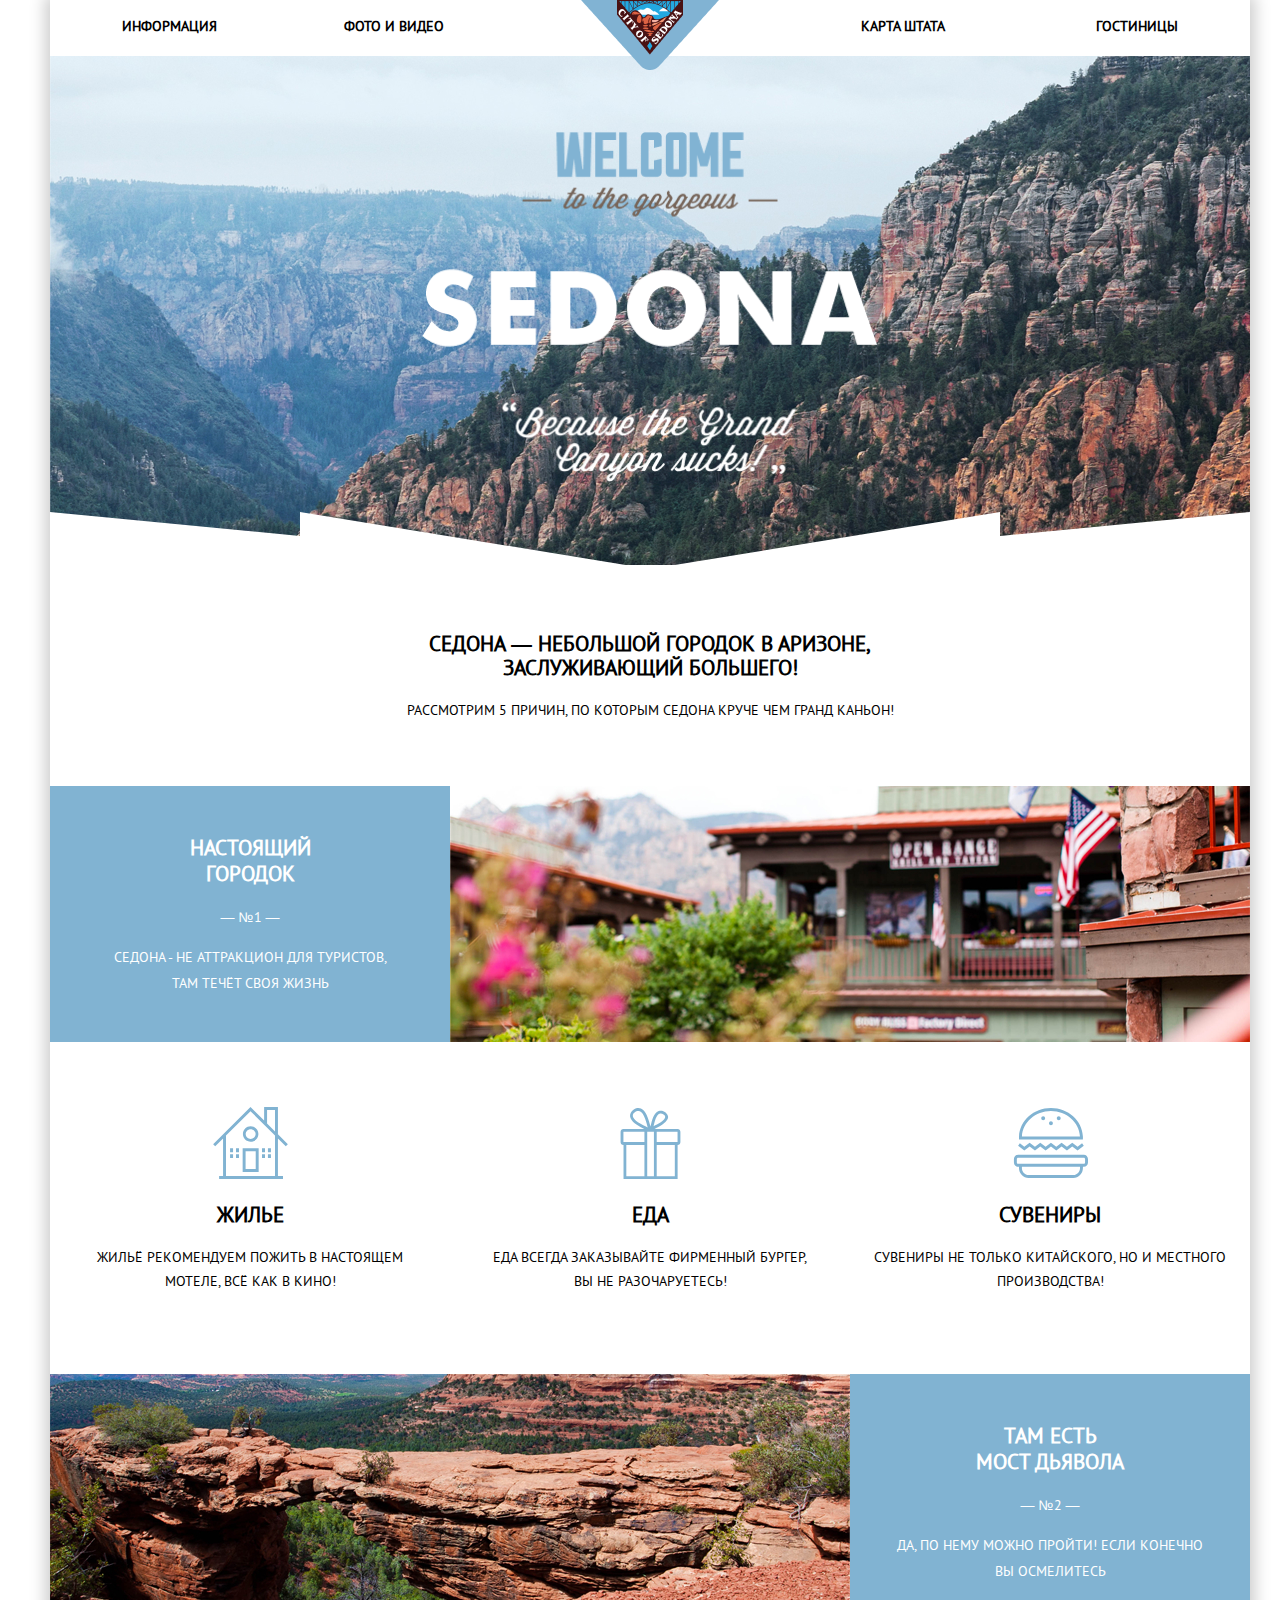
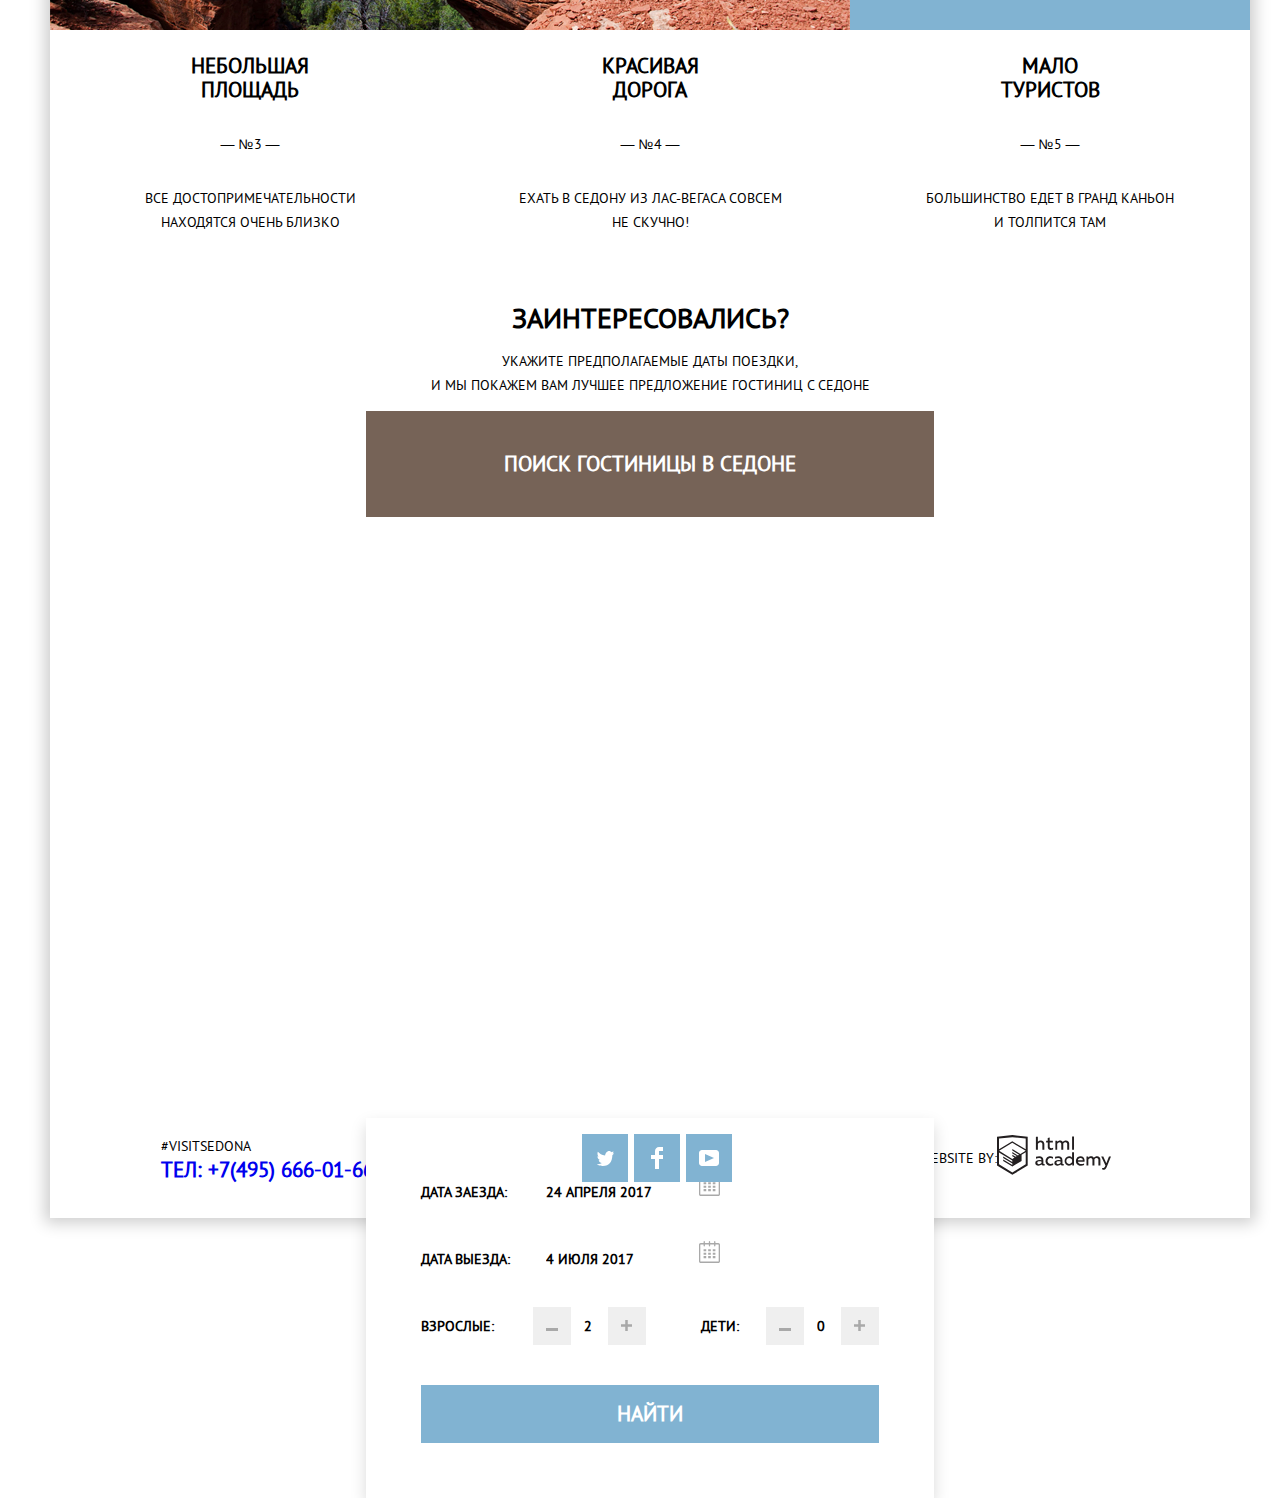
==== index.html @ d6fb0738 "вот что получилось" ====
﻿<!DOCTYPE html>
<html class="page" lang="ru">

<head>
  <meta charset="utf-8">

  <title>HTML Academy: Седона</title>
  <link href="css/normalize.css" rel="stylesheet">
  <link href="css/style.css" rel="stylesheet">

</head>

<body class="page-body">
  <div class="container">
    <header class="main-header">
      <nav class="main-navigation">
        <div class="main-navigation-wrapper">
          <ul class="site-navigation">
            <li class="go-to"><a href="blank.html">Информация</a></li>
            <li class="go-to"><a href="blank.html">Фото и видео</a></li>
            <li class="go-to"><a href="price.html">Карта штата</a></li>
            <li class="go-to"><a href="catalog.html">Гостиницы</a></li>
          </ul>
        </div>
      </nav>
      <div class="header-logo">
        <a>
          <img src="img/logo.png" width=138 height=70 alt="Логотип">
        </a>
      </div>
    </header>
    <section class="main-header-logo">
      <div>
        <img class="main-text-logo" src="img/welcome.png" width="456" height="350" alt="Тескт фон">
      </div>
      <div>
        <img class="" src="img/welcomedown.svg" width="1200" height="57" alt="треугольник">
      </div>
    </section>
    <main>
      <section class="description-main description-fon">
        <div class="description-text">
          <h2>
            Седона — небольшой городок в аризоне, <br>
            заслуживающий большего!
          </h2>
          <p>
            Рассмотрим 5 причин, по которым седона круче чем гранд каньон!
          </p>
        </div>
      </section>
      <div class="features">
        <section class="features-left">
          <div class="features-fon-left">
            <h2>Настоящий<br>
              городок
            </h2>
            <p>
              — №1 —
            </p>
            <p>
              Седона - не аттракцион для туристов,<br>
              там течёт своя жизнь
            </p>
          </div>

        </section>

        <section>
          <a class="Flag"></a>
          <img src="img/image.jpg" width="800" height="256" alt="Флаг">
        </section>
      </div>
      <div>
        <section class="advantages">
          <h2 hidden>Что у нас есть</h2>
          <ul class="list">
            <li class="item">
              <img src="img/icon-1.svg" width="75" height="72" alt="Жильё">
              <h2>Жилье</h2>
              <p>Жильё Рекомендуем пожить в настоящем<br> мотеле, всё как в кино!</p>
            </li>
            <li class="item">
              <img src="img/icon-2.svg" width="75" height="72" alt="Еда">
              <h2>Еда</h2>
              <p>Еда Всегда заказывайте фирменный бургер,<br> вы не разочаруетесь!</p>
            </li>
            <li class="item">
              <img src="img/icon-3.svg" width="75" height="72" alt="Сувениры">
              <h2>Сувениры</h2>
              <p>Сувениры Не только китайского, но и местного<br> производства!</p>
            </li>
          </ul>
        </section>
      </div>

      <div class="features">
        <section>
          <a class="mountain"></a>
          <img src="img/image1.jpg" width="800" height="256" alt="Гора">
        </section>

        <section class="features-right">
          <div class="features-fon-right">
            <h2>
              Там есть<br>
              Мост дьявола
            </h2>
            <p>
              — №2 —
            </p>
            <p>
              Да, по нему можно пройти! Если конечно<br>
              вы осмелитесь
            </p>
          </div>
        </section>
      </div>
      <div>
        <section class="advantages-small">
          <h2 hidden>Что посетить</h2>
          <ul class="list-small">
            <li class="item-small">
              <h2>Небольшая<br> площадь</h2>
              <p>— №3 —</p>
              <p>Все достопримечательности<br> находятся очень близко</p>
            </li>
            <li class="item-small">
              <h2>Красивая<br> дорога</h2>
              <p>— №4 —</p>
              <p>Ехать в седону из лас-вегаса совсем<br> не скучно!</p>
            </li>
            <li class="item-small">
              <h2>Мало<br> туристов</h2>
              <p>— №5 —</p>
              <p>Большинство едет в гранд каньон<br> и толпится там </p>
            </li>
          </ul>
        </section>
      </div>
      <div class="offer">
        <h1>Заинтересовались?</h1>
        <p>Укажите предполагаемые даты поездки,<br>
          и мы покажем вам лучшее предложение гостиниц с Седоне<br></p>
        <a class="search" href="#">Поиск Гостиницы в Седоне</a>
        <script>
          const link = document.querySelector(".search");
          const popup = document.querySelector(".modal-in");
          const close = document.querySelector("modal-close");

          link.addEventListener("click", function (evt) {
            evt.preventDefault();
            popup.classList.add("modal-show");
          });

          close.addEventListener("click", function (evt) {
            evt.preventDefault();
            popup.classList.remove("modal-show");
          });
        </script>

      </div>
      <div class="map">
        <iframe src="https://www.google.com/maps/embed?pb=!1m18!1m12!1m3!1d104771.58115049869!2d-111.85318366444109!3d34.8534152535403!2m3!1f0!2f0!3f0!3m2!1i1024!2i768!4f13.1!3m3!1m2!1s0x872da132f942b00d%3A0x5548c523fa6c8efd!2z0KHQtdC00L7QvdCwLCDQkNGA0LjQt9C-0L3QsCA4NjMzNiwg0KHQqNCQ!5e0!3m2!1sru!2sru!4v1604316703673!5m2!1sru!2sru" width="1199" height="594" frameborder="0" style="border:0;" allowfullscreen="" aria-hidden="false" tabindex="0"></iframe>
        <section class="modal modal-in">
          <div class="arrival">
            <label for="datein">Дата заезда:
              <a class="date" href="#">
              </a>
            </label>
            <div class="calendar">
              <input class="calendar-text" type="text" name="datein" value="24 апреля 2017">
              <svg class="calendar-icon" width="21" height="23" viewBox="0 0 21 23" fill="none" xmlns="http://www.w3.org/2000/svg">
                <path fill-rule="evenodd" clip-rule="evenodd" d="M16.406 3.02498H19.251C20.217 3.02498 21 3.84698 21 4.86198V21.164C21 22.179 20.217 23 19.251 23H1.75C0.784 23 0 22.179 0 21.164V4.86198C0 3.84698 0.784 3.02498 1.75 3.02498H4.593V1.64798C4.593 1.26698 4.887 0.958984 5.25 0.958984C5.612 0.958984 5.906 1.26698 5.906 1.64798V3.02498H9.844V1.64798C9.844 1.26698 10.138 0.958984 10.501 0.958984C10.862 0.958984 11.156 1.26698 11.156 1.64798V3.02498H15.094V1.64798C15.094 1.26698 15.387 0.958984 15.75 0.958984C16.112 0.958984 16.406 1.26698 16.406 1.64798V3.02498ZM19.5646 21.484C19.6466 21.3979 19.691 21.2828 19.688 21.164H19.689V4.86198C19.689 4.60898 19.493 4.40298 19.252 4.40298H16.407V5.78098C16.407 6.16198 16.113 6.46998 15.751 6.46998C15.388 6.46998 15.095 6.16198 15.095 5.78098V4.40298H11.157V5.78098C11.157 6.16198 10.863 6.46998 10.502 6.46998C10.139 6.46998 9.845 6.16198 9.845 5.78098V4.40298H5.907V5.78098C5.907 6.16198 5.613 6.46998 5.251 6.46998C4.888 6.46998 4.594 6.16198 4.594 5.78098V4.40298H1.75C1.50263 4.40953 1.30696 4.61458 1.312 4.86198V21.164C1.30696 21.4114 1.50263 21.6164 1.75 21.623H19.251C19.3698 21.6201 19.4826 21.5701 19.5646 21.484Z" fill="#A9A9A9"/>
                <path fill-rule="evenodd" clip-rule="evenodd" d="M4.59399 9.2251H7.21899V11.2911H4.59399V9.2251ZM4.59399 12.6681H7.21899V14.7351H4.59399V12.6681ZM7.21899 16.1121H4.59399V18.1781H7.21899V16.1121ZM9.18799 16.1121H11.813V18.1781H9.18799V16.1121ZM11.813 12.6681H9.18799V14.7351H11.813V12.6681ZM9.18799 9.2251H11.813V11.2911H9.18799V9.2251ZM16.406 16.1121H13.781V18.1781H16.406V16.1121ZM13.781 12.6681H16.406V14.7351H13.781V12.6681ZM16.406 9.2251H13.781V11.2911H16.406V9.2251Z" fill="#A9A9A9"/>
                </svg>
            </div>
          </div>
          <div class="arrival">
            <label for="dateout">Дата выезда:
              <a class="date" href="#">
              </a>
            </label>
            <div class="calendar">
              <input class="calendar-text"type="text" name="dateout" value="4 июля 2017">
              <svg class="calendar-icon" width="21" height="23" viewBox="0 0 21 23" fill="none" xmlns="http://www.w3.org/2000/svg">
                <path fill-rule="evenodd" clip-rule="evenodd" d="M16.406 3.02498H19.251C20.217 3.02498 21 3.84698 21 4.86198V21.164C21 22.179 20.217 23 19.251 23H1.75C0.784 23 0 22.179 0 21.164V4.86198C0 3.84698 0.784 3.02498 1.75 3.02498H4.593V1.64798C4.593 1.26698 4.887 0.958984 5.25 0.958984C5.612 0.958984 5.906 1.26698 5.906 1.64798V3.02498H9.844V1.64798C9.844 1.26698 10.138 0.958984 10.501 0.958984C10.862 0.958984 11.156 1.26698 11.156 1.64798V3.02498H15.094V1.64798C15.094 1.26698 15.387 0.958984 15.75 0.958984C16.112 0.958984 16.406 1.26698 16.406 1.64798V3.02498ZM19.5646 21.484C19.6466 21.3979 19.691 21.2828 19.688 21.164H19.689V4.86198C19.689 4.60898 19.493 4.40298 19.252 4.40298H16.407V5.78098C16.407 6.16198 16.113 6.46998 15.751 6.46998C15.388 6.46998 15.095 6.16198 15.095 5.78098V4.40298H11.157V5.78098C11.157 6.16198 10.863 6.46998 10.502 6.46998C10.139 6.46998 9.845 6.16198 9.845 5.78098V4.40298H5.907V5.78098C5.907 6.16198 5.613 6.46998 5.251 6.46998C4.888 6.46998 4.594 6.16198 4.594 5.78098V4.40298H1.75C1.50263 4.40953 1.30696 4.61458 1.312 4.86198V21.164C1.30696 21.4114 1.50263 21.6164 1.75 21.623H19.251C19.3698 21.6201 19.4826 21.5701 19.5646 21.484Z" fill="#A9A9A9"/>
                <path fill-rule="evenodd" clip-rule="evenodd" d="M4.59399 9.2251H7.21899V11.2911H4.59399V9.2251ZM4.59399 12.6681H7.21899V14.7351H4.59399V12.6681ZM7.21899 16.1121H4.59399V18.1781H7.21899V16.1121ZM9.18799 16.1121H11.813V18.1781H9.18799V16.1121ZM11.813 12.6681H9.18799V14.7351H11.813V12.6681ZM9.18799 9.2251H11.813V11.2911H9.18799V9.2251ZM16.406 16.1121H13.781V18.1781H16.406V16.1121ZM13.781 12.6681H16.406V14.7351H13.781V12.6681ZM16.406 9.2251H13.781V11.2911H16.406V9.2251Z" fill="#A9A9A9"/>
                </svg>
            </div>
          </div>
          <div class="amount">
            <div class="count count-adult">
              <label for="amount-adult">Взрослые:</label>
              <button class="count-button" type="button" name="adult-minus">
                <svg width="12" height="3" viewBox="0 0 12 3" fill="none" xmlns="http://www.w3.org/2000/svg">
                  <rect width="12" height="3" fill="#A9A9A9" />
                </svg>
              </button>
              <input type="text" name="amount-adult" value="2" id="amount-adult">
              <button class="count-button" type="button" name="adult-plus">
                <svg width="11" height="11" viewBox="0 0 11 11" fill="none" xmlns="http://www.w3.org/2000/svg">
                  <path fill-rule="evenodd" clip-rule="evenodd"
                    d="M4.23086 6.76932V11H6.76932V6.76932H11V4.23086H6.76932V0H4.23085V4.23086H0V6.76932H4.23086Z"
                    fill="#A9A9A9" />
                </svg>
              </button>
            </div>
            <div class="count cound-children">
              <label for="amount-children">Дети:</label>
              <button class="count-button" type="button" name="children-minus">
                <svg width="12" height="3" viewBox="0 0 12 3" fill="none" xmlns="http://www.w3.org/2000/svg">
                  <rect width="12" height="3" fill="#A9A9A9" />
                </svg>
              </button>
              <input type="text" name="amount-children" value="0" id="amount-children">
              <button class="count-button" type="button" name="children-plus">
                <svg width="11" height="11" viewBox="0 0 11 11" fill="none" xmlns="http://www.w3.org/2000/svg">
                  <path fill-rule="evenodd" clip-rule="evenodd"
                    d="M4.23086 6.76932V11H6.76932V6.76932H11V4.23086H6.76932V0H4.23085V4.23086H0V6.76932H4.23086Z"
                    fill="#A9A9A9" />
                </svg>
              </button>
            </div>
          </div>
          <div>
            <a class="button-search button-find" href="#">найти</a>
          </div>
        </section>
      </div>
    </main>
    <footer class="main-footer">
      <div class="contacts">
        <p>#visitsedona</p>
        <h2><a href="tel:+7(495)666-01-66">ТЕЛ: +7(495) 666-01-66</a></h2>
      </div>
      <div class="footer-social">
        <ul>
          <li>
            <a class="social-button" href="#">
              <span class="visually-hidden">Твитер</span>
              <svg width="17" height="16" viewBox="0 0 17 16" fill="none" xmlns="http://www.w3.org/2000/svg">
                <path
                  d="M10.95 1.14409C12.635 0.648089 13.934 1.41409 14.527 2.32309C15.2 2.09209 15.858 1.84209 16.538 1.61509C16.5249 2.30145 16.2117 2.94761 15.681 3.38309C16.366 3.55309 16.985 2.89209 16.985 2.89209C16.816 3.89209 15.979 4.68009 15.422 4.91609C15.191 11.6661 12.247 16.1331 5.34501 15.9981H4.89901C4.48901 15.9981 0.735007 15.5381 0.00100708 14.1111C2.27201 14.3071 3.89401 13.6891 4.69401 12.9341C3.73401 12.6341 2.01501 12.4571 1.71501 9.98409C2.06401 10.0901 2.27901 10.2121 2.90501 10.1031C1.70501 9.24709 0.374007 8.53009 0.448007 6.33009C0.733007 6.65809 1.51501 6.86609 1.78801 6.80209C1.08501 6.56109 -0.181993 3.44209 0.894007 1.85009C2.71201 3.70409 4.62901 5.45609 8.04601 5.62309C8.25401 3.33009 9.18301 1.79309 10.95 1.14409Z"
                  fill="white" />
              </svg>
            </a>
          </li>
          <li>
            <a class="social-button" href="#">
              <span class="visually-hidden">Фейсбук</span>
              <svg width="12" height="22" viewBox="0 0 12 22" fill="none" xmlns="http://www.w3.org/2000/svg">
                <path d="M12 4V0H8C5.79086 0 4 1.79086 4 4V8H0V12H4V22H8V12H12V8H8V4H12Z" fill="white" />
              </svg>
            </a>
          </li>
          <li>
            <a class="social-button" href="#">
              <span class="visually-hidden">YouTube</span>
              <svg width="20" height="16" viewBox="0 0 20 16" fill="none" xmlns="http://www.w3.org/2000/svg">
                <path fill-rule="evenodd" clip-rule="evenodd"
                  d="M3 0H17C18.65 0 20 1.35 20 3V13C20 14.65 18.65 16 17 16H3C1.35 16 0 14.65 0 13V3C0 1.35 1.35 0 3 0ZM6.027 4.002V11.998L15.014 8L6.027 4.002Z"
                  fill="white" />
              </svg>
            </a>
          </li>
        </ul>
      </div>
      <div class="copyright">
        Website by:
        <a class="footer-copyright" href="https://htmlacademy.ru">
          <img src="img/logo-htmlacademy.svg" width="115" height="41" alt="HTML Лого"></a>
      </div>
    </footer>
  </div>


</body>


</html>
---- css/style.css ----
@font-face
{
  font-family: 'PT Sans';
  font-style: normal;
  src:
  url("../fonts/ptsans.woff2") format("woff2"),
  url("../fonts/ptsans.woff") format("woff");
}
@font-face
{
  font-family: 'PT Sans';
  font-style: bold;
  src:
  url("../fonts/ptsans.woff2") format('woff2'),
  url("../fonts/ptsans.woff") format('woff');

}
a
 {
   text-decoration: none
 }

:root {
  --basic-red: #FF0000;
  --basic-black: #000000;
  --basic-light-black: #333333;
  --basic-light-brown: #766357;
  --basic-brown: #604E43;
  --basic-dark-brown: #503E33;
  --basic-white: #ffffff;
  --basic-light-blue: #81B3D2;
  --basic-blue: #669EC0;
  --basic-dark-blue: #5496BD;
  --basic-light-grey: #CACACA;
  --basic-grey: #A9A9A9;
  --basic-grey-line: #E5E5E5;
  --basic-dark-grey: #666666;

  --special-black: #231F20;
}
*, *::before, *::after
{
  box-sizing: border-box;
}
.page-body
{
  max-width: 1200px;
  display: grid;
  grid-template-rows: min-content 1fr min-content;
  align-content: center;
  width: 1200px;
  margin: 0 auto;
  padding: 0 10px;
}

body
{
  font-family: "PT Sans", "Arial", sans-serif;
  font-size: 14px;
  line-height: 24px;
  font-weight: 400;
  color: var(--basic-black);
  text-transform: uppercase;
  background-color: var(--basic-white);
  margin: 0;
  width: 1200px;
  text-transform: uppercase;

}

.container
{
  position: relative;
  width: 1200px;
  margin-right: auto;
  margin-left: auto;
  box-shadow: 0px 0px 15px 5px rgba(0, 1, 1, 0.2);
}

.main-header
{
    width: 1200px;

}
.main-navigation-wrapper
{
 padding: 0;
}

.header-logo
{
  position: absolute;
  top: 0;
  left: 50%;
  margin-left: -69px;
}

.site-navigation
{
    display: flex;
    margin: 0;
    padding-left: 0;
    padding-top: 13px;
    padding-bottom: 17px;
    line-height: 26px;
}

.site-navigation a
{
  text-decoration: none;
  color: var(--basic-black);
  font-size: 14px;
  font-weight: bold;
}
.site-navigation li
{
  box-sizing: border-box;
  width: 240px;
  list-style: none;
}
.site-navigation li:nth-child(1)
{
  padding-left: 10px;
}

.site-navigation li:nth-child(2)
{
  margin-right: 230px;
  text-align: center;
}
.site-navigation li:nth-child(3)
{
  text-align: center;
  margin-left: 50px;
}
.site-navigation li:nth-child(4)
{
    padding-right: 72px;
    text-align: right;
}
.go-to
{
  font-style: normal;
  font-weight: bold;
  text-align: center;
}

.h1
{
color: var(--basic-black);
font-size: 21px;
font-weight: bold;
line-height: 26px;
}

.description-main
{
  text-align: center;
  width: 1200px;
  padding: 50px 0;
}
.features-left
{
  width: 400px;
  height: 256px;
  font-style: normal;
  font-weight: bold;
  font-size: 21px;
  line-height: 26px;
  background-color: var(--basic-light-blue);
}

.features-fon-left
{
  font-style: normal;
  font-weight: normal;
  font-size: 14px;
  line-height: 26px;
  margin-top: 49px
}
.features-right
{
  font-style: normal;
  font-weight: bold;
  font-size: 21px;
  line-height: 26px;
  width: 400px;
  height: 256px;
  background-color: var(--basic-light-blue);

}
.features-fon-right
{
  font-style: normal;
  font-weight: normal;
  font-size: 14px;
  line-height: 26px;
  margin-top: 49px
}
.rectangle
{
  width: 400px;
  height: 256px;
  background: var(--basic-light-blue)
}

.heder-filter h3
{
  font-size: 16px;
  font-weight: bold;
  margin-top: 0px;
  margin-bottom: 25px;
}
.heder-filter
{
  width: 256px;
  display: block;
}
.filter-check
{
  padding: 0;
  margin: 0;
}
.filter-option li
{
  margin-bottom: 25px;
}
.heder-filter label
{
  padding-left: 30px;
  margin-bottom: 25px;
  position: relative;
}

.filter-input-checkbox
{
  position: absolute;
  -webkit-appearance: none;
  -moz-appearnce: none;
  appearance: none;
}
.filter-input-checkbox:checked+.check_box
{
  background-image: url(../img/checkbox-on.svg);
}
.filter-input-checkbox:focus+.check_box
{
  background-image: url(../img/checkbox-off.svg);
}
.filter-input-checkbox:checked:focus+.check_box
{
  background-image: url(../img/checkbox-on.svg);
}
.check_box
{
  position: absolute;
  left: 0;
  width: 23px;
  height: 23px;
  background-image: url(../img/checkbox-off.svg);
}

.sort_block
{
  align-items: baseline;
  background: var(--basic-white);
  border-bottom: 1px solid var(--basic-grey-line);
  padding: 29px 72px 30px 72px;

}
.filters
{
  display: flex;
  flex-grow: 1;
  text-align: left;
  align-items: baseline;
}

.sort
{
  display: flex;
  font-size: 12px;
}
.sort p
{
  padding-left: 48px;
}
.sort_by
{
  display: flex;
  padding-left: 40px;
}
.sort_by li
{
  padding-left: 41px;
}
.sort_by .act
{
  text-decoration: none;
  color: var(--basic-light-blue);
  border: none;
  opacity: var(--basic-black);
}

.sort_by a:hover,
.sort_by a:focus
 {
  color: var(--basic-light-blue);
}
.sort_by a:checked,
.sort_by a:focus
{
  color: var(--basic-black);
  opacity: 0;
}
.sort_by a
{
  opacity: 30%;
  text-decoration: none;
  color: var(--basic-black);
  border-bottom: 1px dotted var(--basic-light-blue);
}

.sort_range
{
  display: flex;
  flex-grow: 1;
  margin-left: 400px;
}

.sort_range_list
{

  display: flex;
}
.arrow:hover
.arrow:focus
{
  color: var(--basic-black);
}
.star-4
{
  width: 92px;

}

.star-3
{
  width: 70px;

}
.star-2
{
  width: 40px;

}
.star
{
  height: 17px;
  background-image: url(../img/star.svg);
  background-repeat: space;
  align-items: flex-end;
  margin-left: auto;

}
.choice-form
{
  display: flex;
  padding: 0 72px;
  padding-top: 26px;
  padding-bottom: 7px;
  width: 1056px;
}
.choice
{
  background-image: url('../img/background.jpg');
  width: 1200px;
  height: 217px;
  display: flex;
  display: block;
  flex-grow: 1;
  color: var(--basic-white);
}

.cost-filter-title
{
  margin-bottom: 11px;
  font-size: 16px;
  font-weight: bold;
}
.cost-filter
{
  position: relative;
  box-sizing: border-box;
  width: 528px;
  padding-left: 200px;
  display: block;
}
.cost-control
{
  position: relative;
  margin-bottom: 20px;
  margin-left: 10px;
  border: 2px solid var(--basic-white);
  border-radius: 2px;
  height: 32px;
}

.cost-control input
{
  width: 50px;
    color: inherit;
    font: inherit;
    border: none;
    background: none;
    line-height: 32px;
}
.cost-control .cost-from
 {
  padding-left: 64px;
}
.cost-control label
{
  vertical-align: middle;
  height: 34px;
  width: 90px;
}
.cost-control .cost-to
{
  padding-left: 57px;
}
.cost-range
{
  position: relative;
}
.cost-range .scale
{
  height: 2px;
  margin-left: 10px;
  background: rgba(255, 255, 255, 0.3);
}
.cost-range .bar
{
  width: 80%;
  height: 2px;
  background: var(--basic-white);
}
label.cost-control::before
{
content: "";
width: 2px;
height: 22px;
background-color: var(--basic-white);
display: block;
position: absolute;
right: 0;
top: 8px;

}
.range-toggle
{
  position: absolute;
  top: -9px;
  left: 10px;
  width: 4px;
  height: 4px;
  cursor: pointer;
  border: 8px solid var(--basic-white);
  border-radius: 50%;
  background: var( --basic-grey);
  box-shadow: 0 2px 1px 0 rgba(0, 1, 1, 0.2);
}
.range-toggle-max
{
  left: 80%;
}
.choice-form button
{
  margin-top: 29px;
  margin-left: 85px;
  padding: 6px 35px;
  text-transform: uppercase;
  color: var(--basic-white);
  border: 2px solid var(--basic-white);
  background: none;
  font-size: 14px;
  line-height: 20px;
}
.offer
{
    text-align: center;
    padding: 0 316px;
}

.main-header-logo
{
  background-image: url('../img/backgroundphoto.jpg');
  width: 1200px;
  height: 509px;
  display: flex;
  display: block;
  text-align: center;

}

.main-text-logo
{
  margin-top: 76px;
  margin-bottom: 23px;

}

.features
{
  display: flex;
  margin: 0;
  padding: 0;
  list-style: none;
  text-align: center;
  color: var(--basic-white);
}

.advantages
{
  padding: 0;
  text-align: center;
}
.list
{
  display: grid;
  grid-template-columns: 1fr 1fr 1fr;
  margin: 0;
  padding: 0;
  list-style: none;

}

.item
{
  padding-top: 58px;
  padding-bottom: 67px;
  text-align: center;
}

.advantages-small
{
  padding: 0;

}

.list-small
{ display: grid;
  grid-template-columns: 1fr 1fr 1fr;
  padding: 0;
  margin: 0;
}
.item-small
{
  text-align: center;

}
.item-small p
{
  margin-top: 30px;
}
.catalog-hotel
{
  padding: 0;
  margin: 0;
 }

.catalog-item
{
  display: flex;
  padding: 25px 72px;
  border-bottom: 1px solid var(--basic-grey-line);
 }

.description
{
  margin-left: 29px;
  display: flex;
  flex-wrap: wrap;
  flex-grow: 1;
  width: 781px;
  min-height: 100px;
  justify-content: space-between;
}

.one
{
  display: flex;
}
.more
{
  margin-right: 6px;
}
.more a
{
  display: block;
  color: var(--basic-white);
  background-color: var(--basic-dark-blue);
  padding: 3px 17px;
}
.reservation a
{
  display: block;
  color: var(--basic-white);
  background-color: var(--basic-dark-brown);
  padding: 3px 17px;
}

.hotel-name
{
  padding: 0;
  margin: 0;
  margin-bottom: 10px;
}
.hotel-name a
{
  text-decoration: none;
  color: var(--basic-black);
}

.catalog-category
{
  padding: 0;
  margin: 0;
  margin-bottom: 10px;
}
.rating
{
  padding: 0;
  padding-top: 60px;
  margin: 0;
}
.catalog-button {
  position: absolute;
  margin-right: 6px;
}

.map
{
  display: block;
  width: 1199px;
  height: 594px;
  position: relative;
}
.button-more
{
  width: 110px;
  height: 27px;
  background: var(--basic-light-blue);
  font-style: normal;
  font-weight: bold;
  font-size: 14px;
  line-height: 21px;
  color: var(--basic-white);
  text-align:  center;
  padding: 3px 17px;
  text-decoration: none;
}

.button-reservation
{
  width: 142px;
  height: 27px;
  background: var(--basic-light-brown);
  font-style: normal;
  font-weight: bold;
  font-size: 14px;
  line-height: 21px;
  color: var(--basic-white);
  text-align: center;
  padding: 3px 17px;
  text-decoration: none;
}

.offer
{
  text-align: center;
  padding: 0 auto;
}
.offer a
{
  display: block;
  margin: 0;
  padding: 40px;
  text-decoration: none;
  color: var(--basic-white);
  background-color: var(--basic-light-brown);
  font-size: 21px;
  font-weight: bold;
  line-height: 26px;
}
.offer h1
{
  margin-top: 58px;
}
.search
{
  text-align: center;
}

.main-footer
{
  display: flex;
  align-items: center;
  justify-content: space-between;
  padding: 23px 138px 36px 111px;
}

li
{
  position: relative;
  list-style-type: none;
}

.copyright
{
  display: flex;
  flex-direction: row;
  max-width: 200px;
  align-items: center;
}

.contacts p
{
  margin: 0;
}

.contacts h2
{
  margin: 0;
}
.footer-social
{
  align-items: center;
  }
.footer-social ul
 {
  display: flex;
  justify-content: space-between;
  width: 141px;
  margin: 0 auto;
  padding: 0;
  list-style: none;
}
.footer-social h2
 {
  margin-top: 0;
  margin-bottom: 15px;
  font-size: 14px;
  display: block;
}
.img
{
  display: block;
}
.footer-copyright
{
  display: block;
}
.social-button {
  display: flex;
  align-items: center;
  justify-content: center;
  width: 46px;
  height: 48px;
  background-color: var(--basic-light-blue);
  margin-left: 6px;
}
.social-button:hover,
.social-button:focus {
  background-color: var(--basic-blue);
}
.social-button:hover path,
.social-button:focus path {
  background-color: var(--basic-dark-blue);
}
.visually-hidden {
  position: absolute;
  width: 1px;
  height: 1px;
  margin: -1px;
  border: 0;
  padding: 0;
  white-space: nowrap;
  clip-path: inset(100%);
  clip: rect(0 0 0 0);
  overflow: hidden;
}
.calendar
{
position: relative;
}
.calendar-icon
{
  position: absolute;
  right: 0;
}
.modal
{
 width: 568px;
 left: 0;
 right: 0;
 margin: auto;
 box-shadow: 0px 7px 15px rgba(0, 1, 1, 0.15);
 background-color: var(--basic-white);
 box-sizing: border-box;
 padding: 55px;
 font-weight: bold;
 position: absolute;
 }
.arrival label
{
  min-width: 100px;
  margin-right: 12px;
  align-items: center;
}
 .modal input
 {
  text-transform: uppercase;
  border: none;
  font-style: normal;
  font-weight: bold;
  font-size: 14px;
  line-height: 26px;
  padding: 6px 13px;
  width: 100%;
  box-sizing: border-box;
 }

 .arrival
 {
 display: flex;
 margin-bottom: 29px;
 align-items: center;
 }

 .count-button
 {
   width: 38px;
   height: 38px;
   display: block;
   padding: 0;
   border: 0;
}
 .count
 {
   display: flex;
   align-items: center;
 }
 .count-adult label
 {
  min-width: 100px;
  margin-right: 12px;
 }

 .cound-children label
 {
   min-width: 50px;
   margin-right: 15px;
 }
 .amount
 {
   margin-bottom: 40px;
display: flex;
align-items: center;
justify-content: space-between;
width: 100%;
}

 .amount input
 {
   width: 37px;
 }

 .amount label
 {
text-decoration: none;
 }

.button-search
{
}

.button-find
{
  font-weight: bold;
  font-size: 21px;
  line-height: 26px;
  background: var(--basic-light-blue);
  color: var(--basic-white);
  text-align:  center;
  text-decoration: none;
  display: block;
  width: 100%;
  padding: 16px;
  box-sizing: border-box;
}
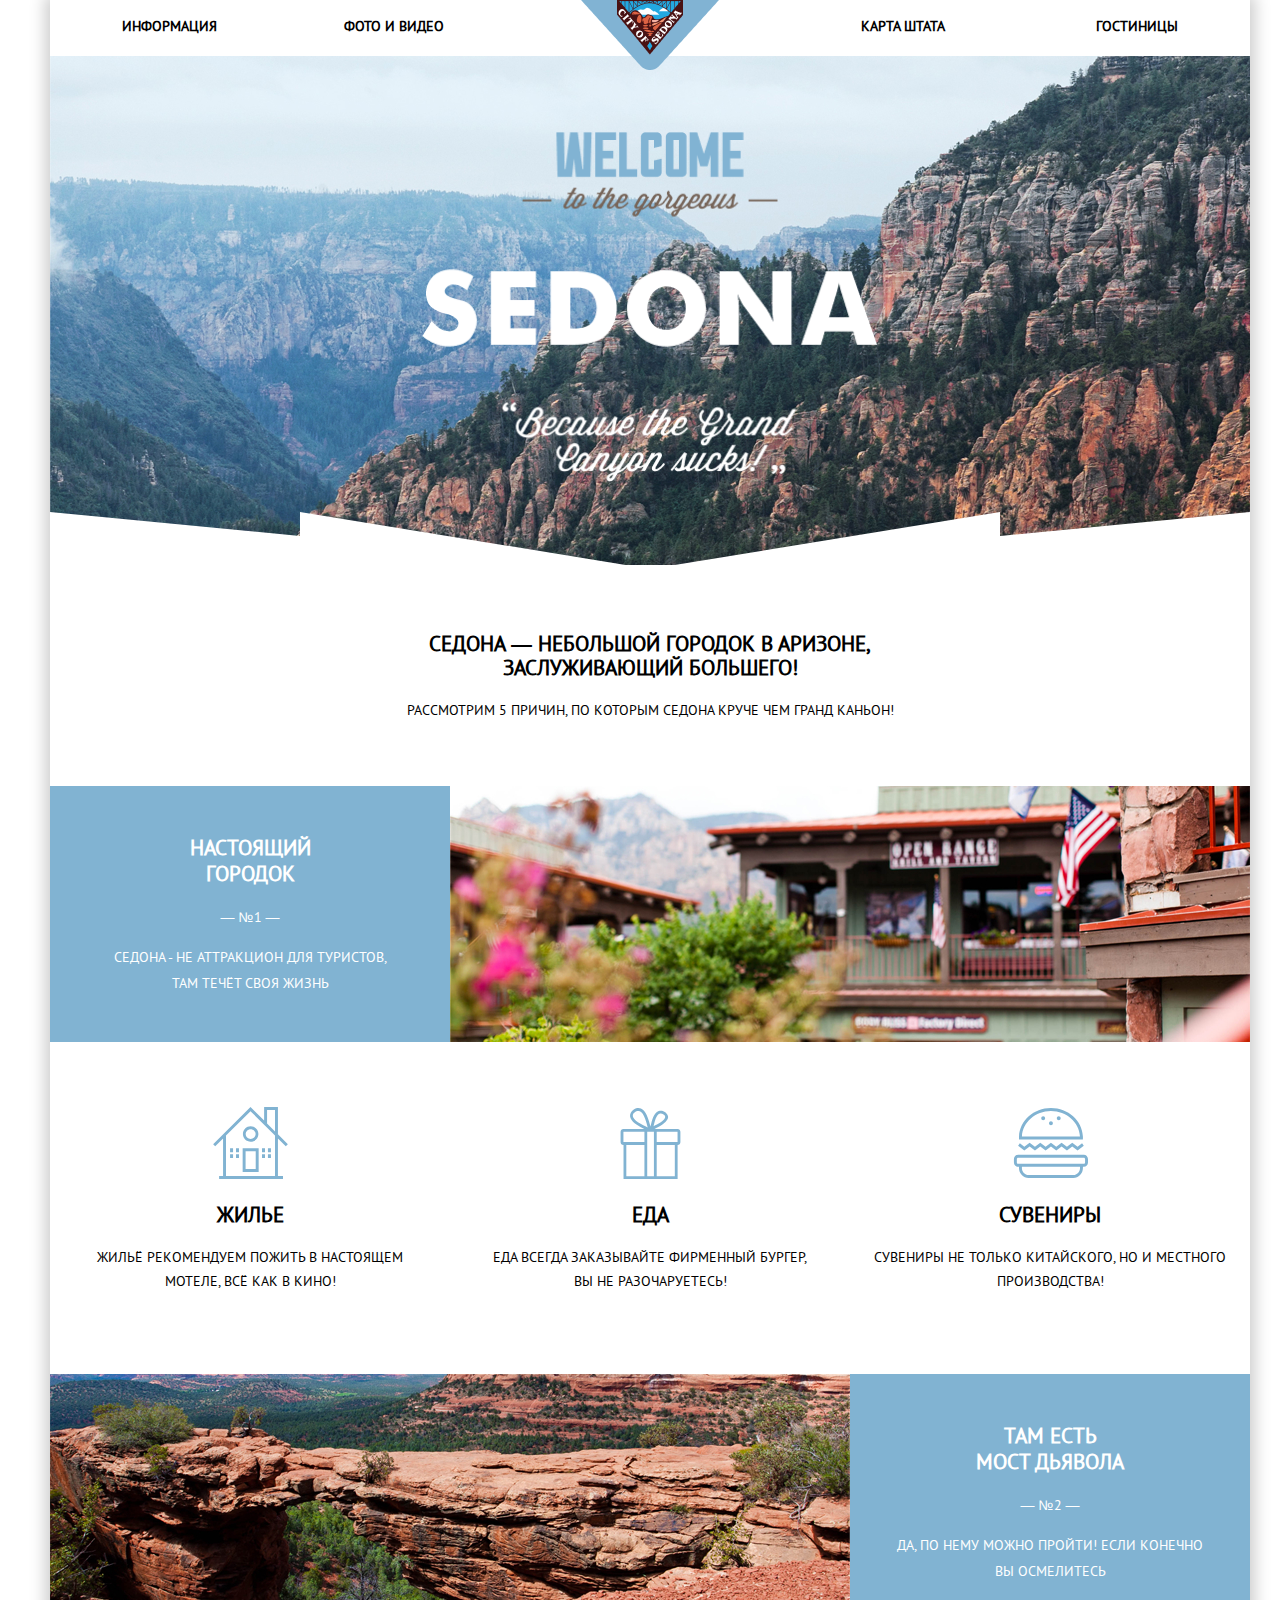
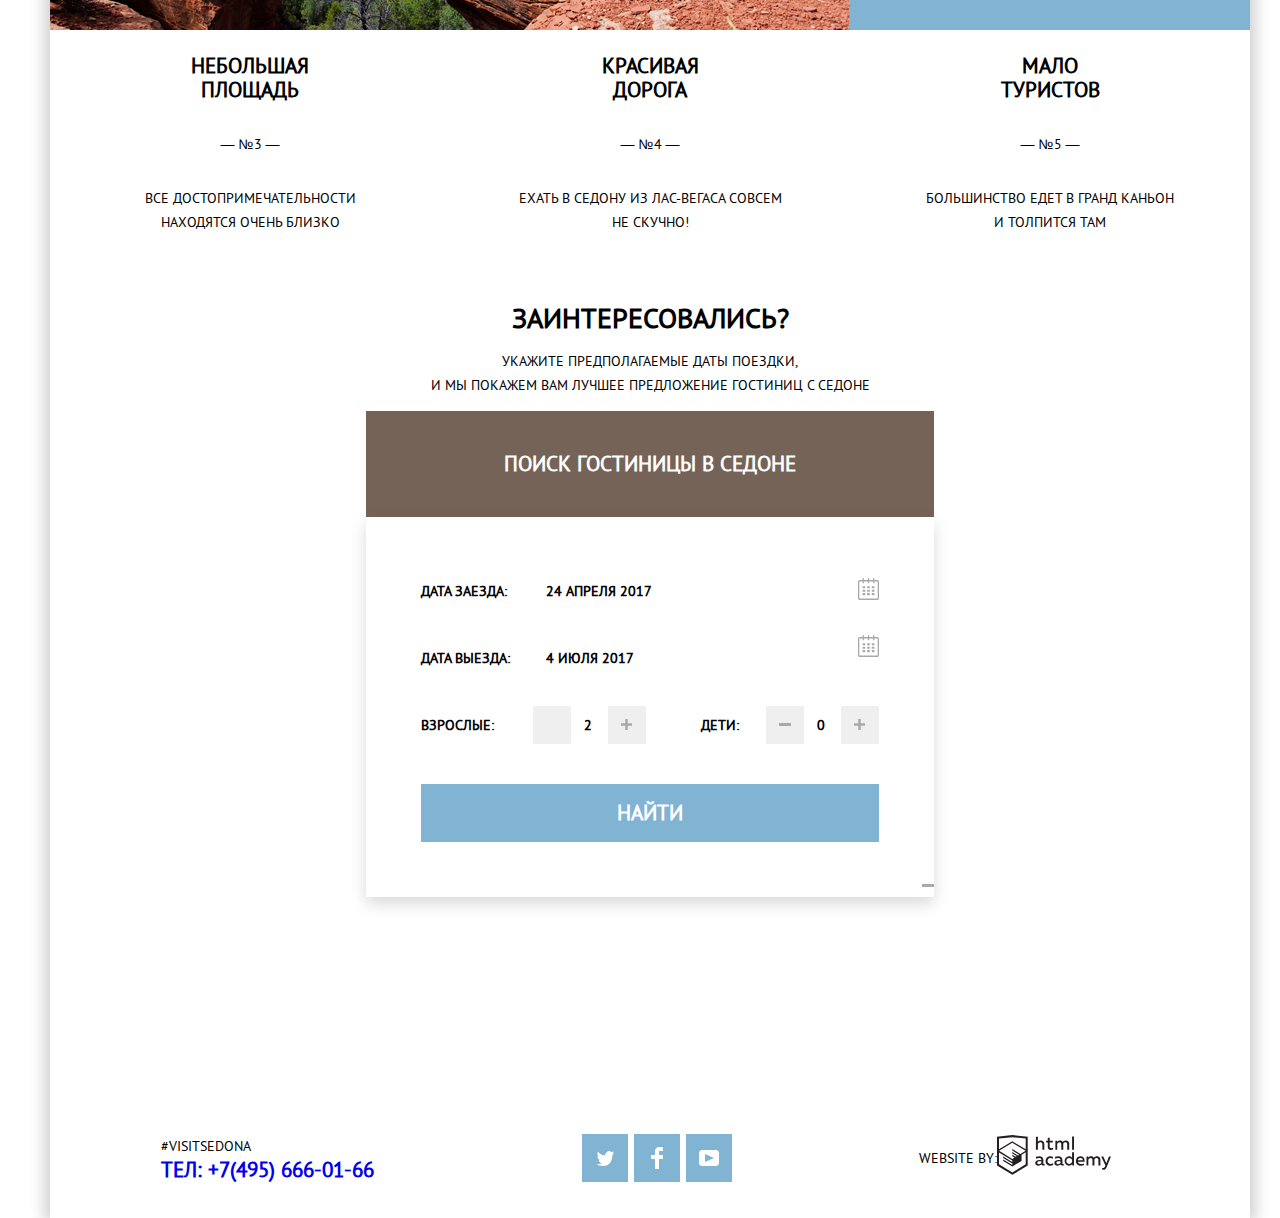
==== commit 87ef5d33: "вроде все" ====
--- a/index.html
+++ b/index.html
@@ -162,7 +162,7 @@
       </div>
       <div class="map">
         <iframe src="https://www.google.com/maps/embed?pb=!1m18!1m12!1m3!1d104771.58115049869!2d-111.85318366444109!3d34.8534152535403!2m3!1f0!2f0!3f0!3m2!1i1024!2i768!4f13.1!3m3!1m2!1s0x872da132f942b00d%3A0x5548c523fa6c8efd!2z0KHQtdC00L7QvdCwLCDQkNGA0LjQt9C-0L3QsCA4NjMzNiwg0KHQqNCQ!5e0!3m2!1sru!2sru!4v1604316703673!5m2!1sru!2sru" width="1199" height="594" frameborder="0" style="border:0;" allowfullscreen="" aria-hidden="false" tabindex="0"></iframe>
-        <section class="modal modal-in">
+        <form class="modal modal-in" action="#" method="post">
           <div class="arrival">
             <label for="datein">Дата заезда:
               <a class="date" href="#">
@@ -182,18 +182,20 @@
               </a>
             </label>
             <div class="calendar">
+              <a class="calendar" href="#">
               <input class="calendar-text"type="text" name="dateout" value="4 июля 2017">
               <svg class="calendar-icon" width="21" height="23" viewBox="0 0 21 23" fill="none" xmlns="http://www.w3.org/2000/svg">
                 <path fill-rule="evenodd" clip-rule="evenodd" d="M16.406 3.02498H19.251C20.217 3.02498 21 3.84698 21 4.86198V21.164C21 22.179 20.217 23 19.251 23H1.75C0.784 23 0 22.179 0 21.164V4.86198C0 3.84698 0.784 3.02498 1.75 3.02498H4.593V1.64798C4.593 1.26698 4.887 0.958984 5.25 0.958984C5.612 0.958984 5.906 1.26698 5.906 1.64798V3.02498H9.844V1.64798C9.844 1.26698 10.138 0.958984 10.501 0.958984C10.862 0.958984 11.156 1.26698 11.156 1.64798V3.02498H15.094V1.64798C15.094 1.26698 15.387 0.958984 15.75 0.958984C16.112 0.958984 16.406 1.26698 16.406 1.64798V3.02498ZM19.5646 21.484C19.6466 21.3979 19.691 21.2828 19.688 21.164H19.689V4.86198C19.689 4.60898 19.493 4.40298 19.252 4.40298H16.407V5.78098C16.407 6.16198 16.113 6.46998 15.751 6.46998C15.388 6.46998 15.095 6.16198 15.095 5.78098V4.40298H11.157V5.78098C11.157 6.16198 10.863 6.46998 10.502 6.46998C10.139 6.46998 9.845 6.16198 9.845 5.78098V4.40298H5.907V5.78098C5.907 6.16198 5.613 6.46998 5.251 6.46998C4.888 6.46998 4.594 6.16198 4.594 5.78098V4.40298H1.75C1.50263 4.40953 1.30696 4.61458 1.312 4.86198V21.164C1.30696 21.4114 1.50263 21.6164 1.75 21.623H19.251C19.3698 21.6201 19.4826 21.5701 19.5646 21.484Z" fill="#A9A9A9"/>
                 <path fill-rule="evenodd" clip-rule="evenodd" d="M4.59399 9.2251H7.21899V11.2911H4.59399V9.2251ZM4.59399 12.6681H7.21899V14.7351H4.59399V12.6681ZM7.21899 16.1121H4.59399V18.1781H7.21899V16.1121ZM9.18799 16.1121H11.813V18.1781H9.18799V16.1121ZM11.813 12.6681H9.18799V14.7351H11.813V12.6681ZM9.18799 9.2251H11.813V11.2911H9.18799V9.2251ZM16.406 16.1121H13.781V18.1781H16.406V16.1121ZM13.781 12.6681H16.406V14.7351H13.781V12.6681ZM16.406 9.2251H13.781V11.2911H16.406V9.2251Z" fill="#A9A9A9"/>
                 </svg>
+              </a>
             </div>
           </div>
           <div class="amount">
             <div class="count count-adult">
               <label for="amount-adult">Взрослые:</label>
-              <button class="count-button" type="button" name="adult-minus">
-                <svg width="12" height="3" viewBox="0 0 12 3" fill="none" xmlns="http://www.w3.org/2000/svg">
+               <button class="count-button" type="button" name="adult-minus">
+                <svg class="calendar-icon" width="12" height="3" viewBox="0 0 12 3" fill="none" xmlns="http://www.w3.org/2000/svg">
                   <rect width="12" height="3" fill="#A9A9A9" />
                 </svg>
               </button>
@@ -226,7 +228,7 @@
           <div>
             <a class="button-search button-find" href="#">найти</a>
           </div>
-        </section>
+        </form>
       </div>
     </main>
     <footer class="main-footer">
--- a/css/style.css
+++ b/css/style.css
@@ -417,7 +417,8 @@
 }
 .cost-control .cost-from
  {
-  padding-left: 64px;
+  padding-left: 52px;
+  position: relative;
 }
 .cost-control label
 {
@@ -427,7 +428,7 @@
 }
 .cost-control .cost-to
 {
-  padding-left: 57px;
+  padding-left: 36px;
 }
 .cost-range
 {
@@ -445,7 +446,7 @@
   height: 2px;
   background: var(--basic-white);
 }
-label.cost-control::before
+.cost-from::before
 {
 content: "";
 width: 2px;
@@ -453,8 +454,8 @@
 background-color: var(--basic-white);
 display: block;
 position: absolute;
+top: -5px;
 right: 0;
-top: 8px;
 
 }
 .range-toggle
@@ -793,17 +794,24 @@
 .calendar
 {
 position: relative;
+width: 100%;
+}
+.calendar-text
+{
+  position: relative;
 }
 .calendar-icon
 {
   position: absolute;
   right: 0;
+  bottom: 10px;
 }
 .modal
 {
  width: 568px;
  left: 0;
  right: 0;
+ top: 0;
  margin: auto;
  box-shadow: 0px 7px 15px rgba(0, 1, 1, 0.15);
  background-color: var(--basic-white);
@@ -829,6 +837,7 @@
   padding: 6px 13px;
   width: 100%;
   box-sizing: border-box;
+  align-items: center;
  }
 
  .arrival
@@ -841,9 +850,10 @@
  .count-button
  {
    width: 38px;
-   height: 38px;
-   display: block;
-   padding: 0;
+height: 38px;
+   display: flex;
+   padding-left: 13px;
+align-items: center;
    border: 0;
 }
  .count
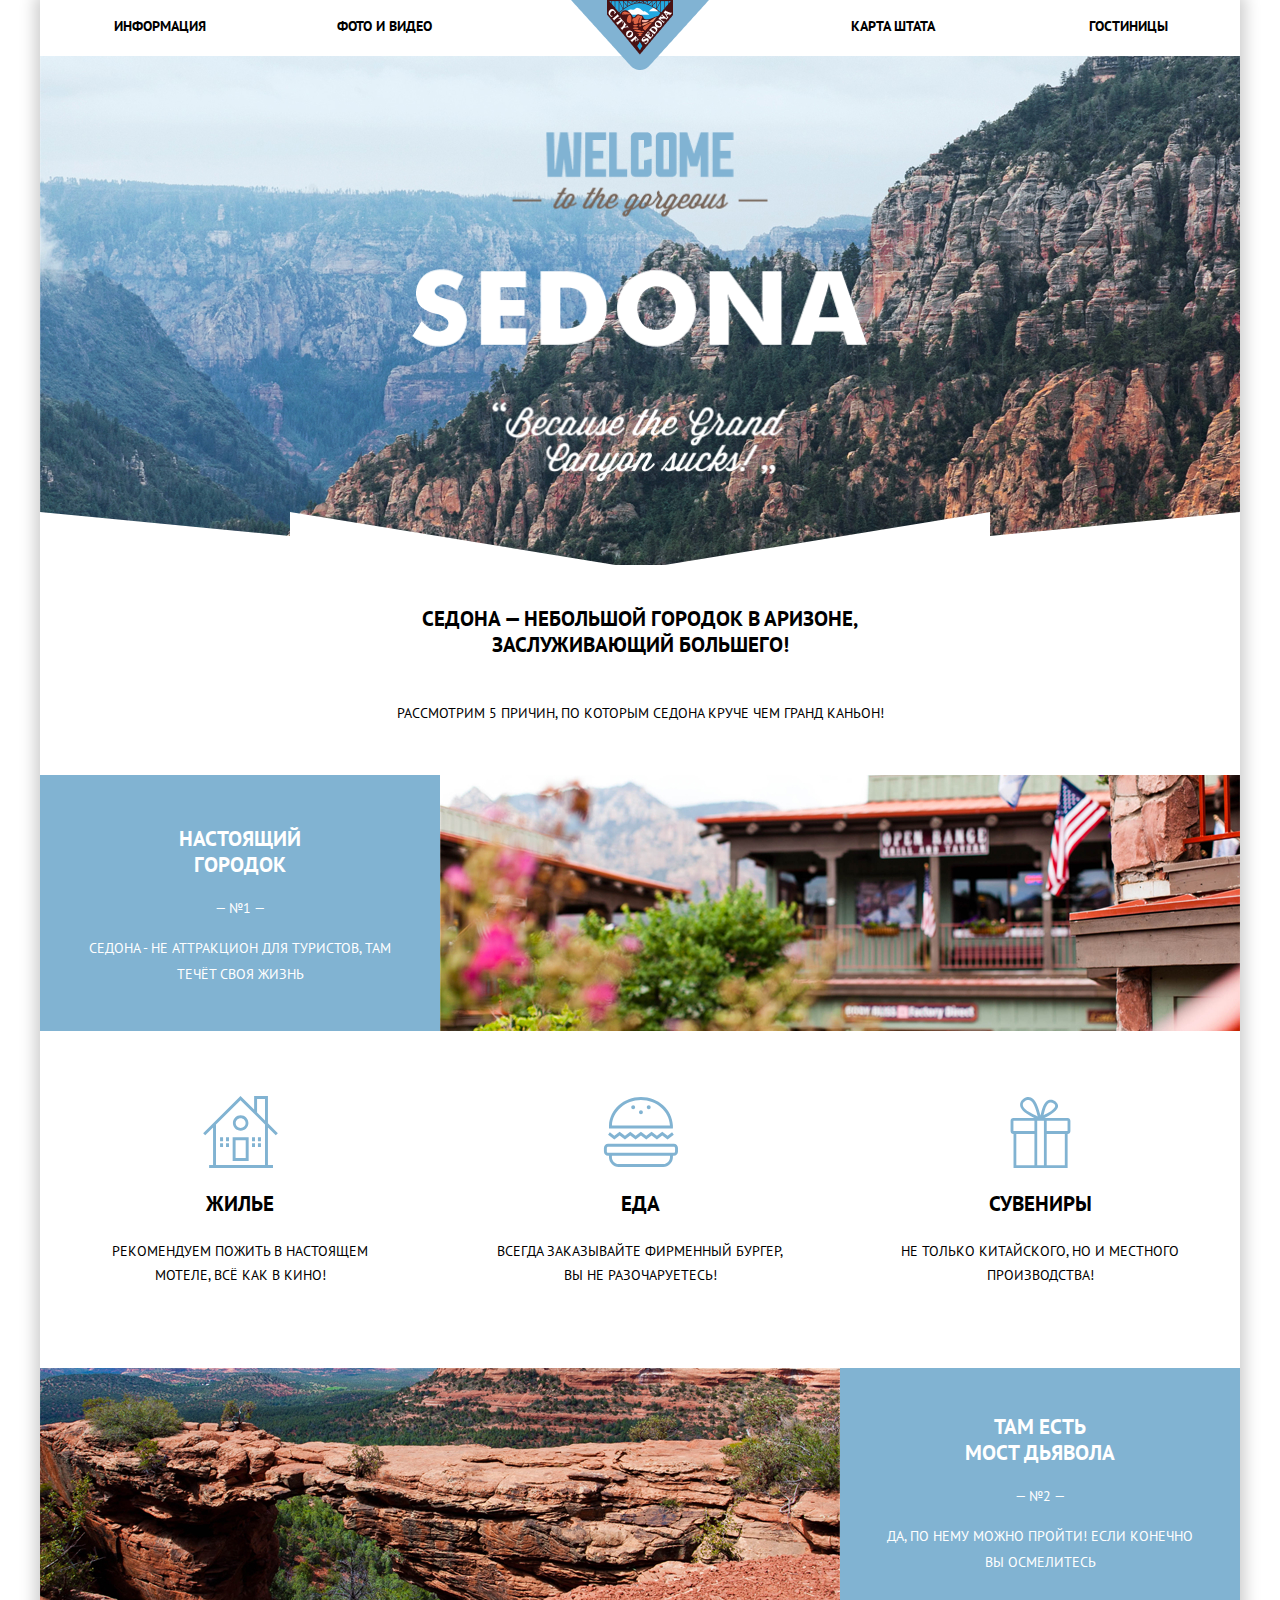
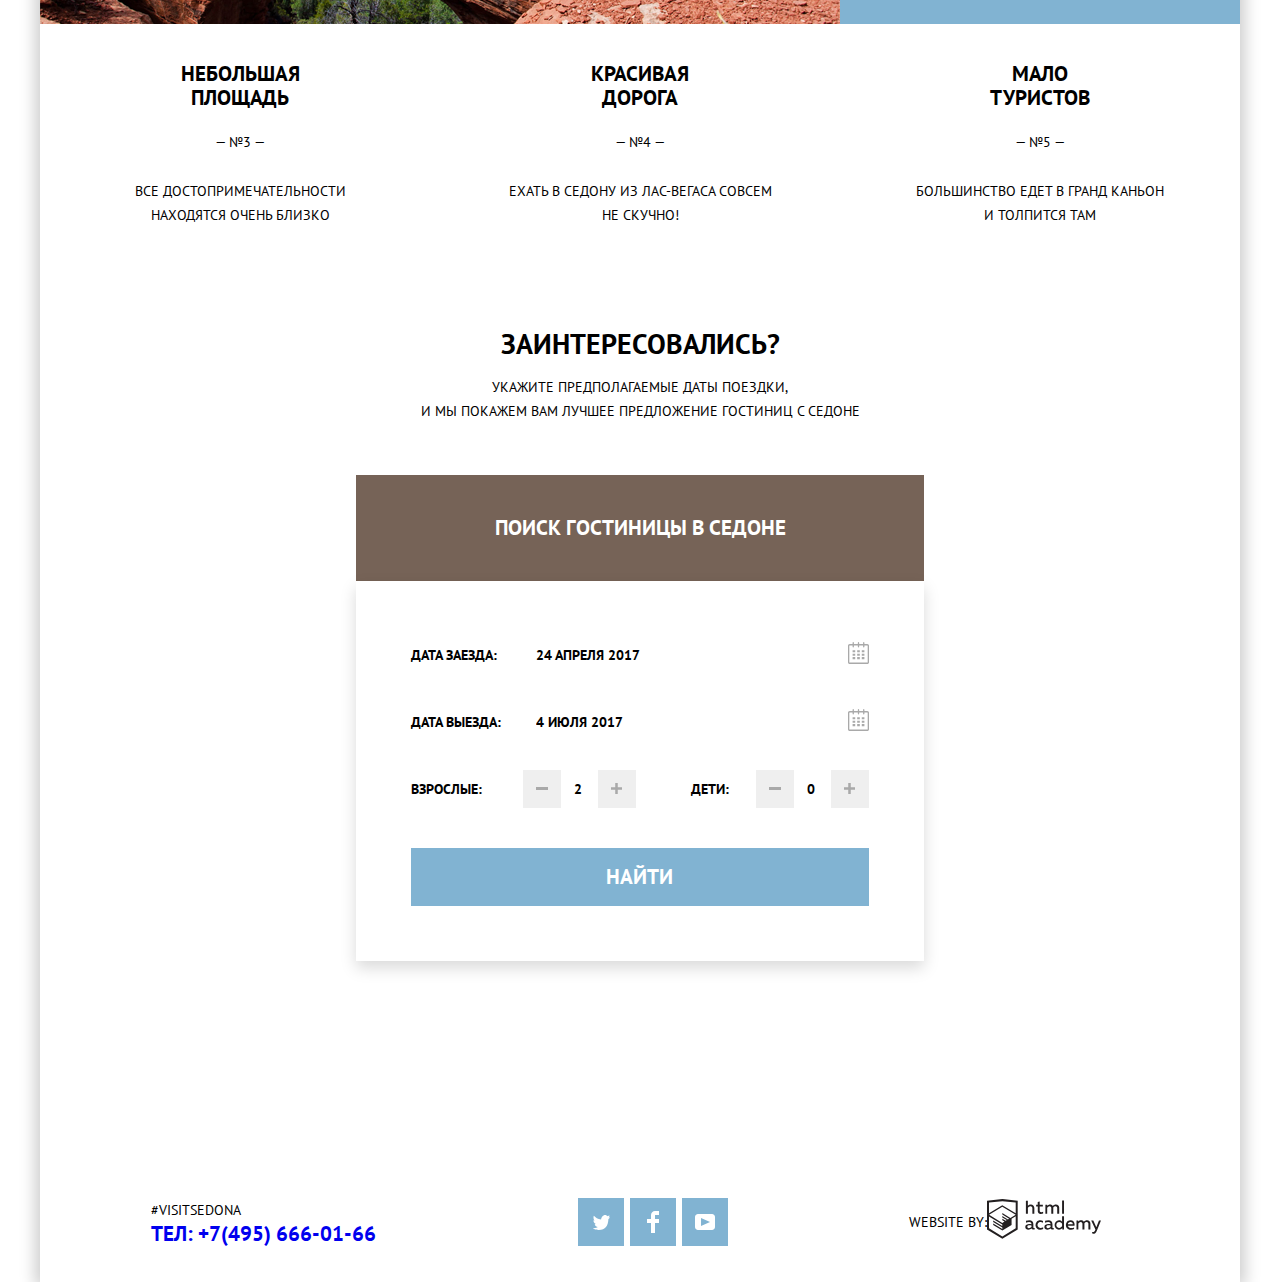
==== commit 66f3af26: "я закипаю с эти пикселем" ====
--- a/index.html
+++ b/index.html
@@ -52,15 +52,15 @@
       <div class="features">
         <section class="features-left">
           <div class="features-fon-left">
-            <h2>Настоящий<br>
+            <h2>Настоящий <br>
               городок
             </h2>
             <p>
               — №1 —
             </p>
             <p>
-              Седона - не аттракцион для туристов,<br>
-              там течёт своя жизнь
+              Седона - не аттракцион для туристов, там<br>
+               течёт своя жизнь
             </p>
           </div>
 
@@ -78,17 +78,17 @@
             <li class="item">
               <img src="img/icon-1.svg" width="75" height="72" alt="Жильё">
               <h2>Жилье</h2>
-              <p>Жильё Рекомендуем пожить в настоящем<br> мотеле, всё как в кино!</p>
+              <p>Рекомендуем пожить в настоящем<br> мотеле, всё как в кино!</p>
             </li>
             <li class="item">
-              <img src="img/icon-2.svg" width="75" height="72" alt="Еда">
+              <img src="img/icon-3.svg" width="75" height="72" alt="Еда">
               <h2>Еда</h2>
-              <p>Еда Всегда заказывайте фирменный бургер,<br> вы не разочаруетесь!</p>
+              <p>Всегда заказывайте фирменный бургер,<br> вы не разочаруетесь!</p>
             </li>
             <li class="item">
-              <img src="img/icon-3.svg" width="75" height="72" alt="Сувениры">
+              <img src="img/icon-2.svg" width="75" height="72" alt="Сувениры">
               <h2>Сувениры</h2>
-              <p>Сувениры Не только китайского, но и местного<br> производства!</p>
+              <p>Не только китайского, но и местного<br> производства!</p>
             </li>
           </ul>
         </section>
@@ -143,25 +143,12 @@
         <p>Укажите предполагаемые даты поездки,<br>
           и мы покажем вам лучшее предложение гостиниц с Седоне<br></p>
         <a class="search" href="#">Поиск Гостиницы в Седоне</a>
-        <script>
-          const link = document.querySelector(".search");
-          const popup = document.querySelector(".modal-in");
-          const close = document.querySelector("modal-close");
-
-          link.addEventListener("click", function (evt) {
-            evt.preventDefault();
-            popup.classList.add("modal-show");
-          });
-
-          close.addEventListener("click", function (evt) {
-            evt.preventDefault();
-            popup.classList.remove("modal-show");
-          });
-        </script>
-
       </div>
       <div class="map">
-        <iframe src="https://www.google.com/maps/embed?pb=!1m18!1m12!1m3!1d104771.58115049869!2d-111.85318366444109!3d34.8534152535403!2m3!1f0!2f0!3f0!3m2!1i1024!2i768!4f13.1!3m3!1m2!1s0x872da132f942b00d%3A0x5548c523fa6c8efd!2z0KHQtdC00L7QvdCwLCDQkNGA0LjQt9C-0L3QsCA4NjMzNiwg0KHQqNCQ!5e0!3m2!1sru!2sru!4v1604316703673!5m2!1sru!2sru" width="1199" height="594" frameborder="0" style="border:0;" allowfullscreen="" aria-hidden="false" tabindex="0"></iframe>
+        <iframe
+          src="https://www.google.com/maps/embed?pb=!1m18!1m12!1m3!1d104771.58115049869!2d-111.85318366444109!3d34.8534152535403!2m3!1f0!2f0!3f0!3m2!1i1024!2i768!4f13.1!3m3!1m2!1s0x872da132f942b00d%3A0x5548c523fa6c8efd!2z0KHQtdC00L7QvdCwLCDQkNGA0LjQt9C-0L3QsCA4NjMzNiwg0KHQqNCQ!5e0!3m2!1sru!2sru!4v1604316703673!5m2!1sru!2sru"
+          width="1199" height="594" frameborder="0" style="border:0;" allowfullscreen="" aria-hidden="false"
+          tabindex="0"></iframe>
         <form class="modal modal-in" action="#" method="post">
           <div class="arrival">
             <label for="datein">Дата заезда:
@@ -170,32 +157,40 @@
             </label>
             <div class="calendar">
               <input class="calendar-text" type="text" name="datein" value="24 апреля 2017">
-              <svg class="calendar-icon" width="21" height="23" viewBox="0 0 21 23" fill="none" xmlns="http://www.w3.org/2000/svg">
-                <path fill-rule="evenodd" clip-rule="evenodd" d="M16.406 3.02498H19.251C20.217 3.02498 21 3.84698 21 4.86198V21.164C21 22.179 20.217 23 19.251 23H1.75C0.784 23 0 22.179 0 21.164V4.86198C0 3.84698 0.784 3.02498 1.75 3.02498H4.593V1.64798C4.593 1.26698 4.887 0.958984 5.25 0.958984C5.612 0.958984 5.906 1.26698 5.906 1.64798V3.02498H9.844V1.64798C9.844 1.26698 10.138 0.958984 10.501 0.958984C10.862 0.958984 11.156 1.26698 11.156 1.64798V3.02498H15.094V1.64798C15.094 1.26698 15.387 0.958984 15.75 0.958984C16.112 0.958984 16.406 1.26698 16.406 1.64798V3.02498ZM19.5646 21.484C19.6466 21.3979 19.691 21.2828 19.688 21.164H19.689V4.86198C19.689 4.60898 19.493 4.40298 19.252 4.40298H16.407V5.78098C16.407 6.16198 16.113 6.46998 15.751 6.46998C15.388 6.46998 15.095 6.16198 15.095 5.78098V4.40298H11.157V5.78098C11.157 6.16198 10.863 6.46998 10.502 6.46998C10.139 6.46998 9.845 6.16198 9.845 5.78098V4.40298H5.907V5.78098C5.907 6.16198 5.613 6.46998 5.251 6.46998C4.888 6.46998 4.594 6.16198 4.594 5.78098V4.40298H1.75C1.50263 4.40953 1.30696 4.61458 1.312 4.86198V21.164C1.30696 21.4114 1.50263 21.6164 1.75 21.623H19.251C19.3698 21.6201 19.4826 21.5701 19.5646 21.484Z" fill="#A9A9A9"/>
-                <path fill-rule="evenodd" clip-rule="evenodd" d="M4.59399 9.2251H7.21899V11.2911H4.59399V9.2251ZM4.59399 12.6681H7.21899V14.7351H4.59399V12.6681ZM7.21899 16.1121H4.59399V18.1781H7.21899V16.1121ZM9.18799 16.1121H11.813V18.1781H9.18799V16.1121ZM11.813 12.6681H9.18799V14.7351H11.813V12.6681ZM9.18799 9.2251H11.813V11.2911H9.18799V9.2251ZM16.406 16.1121H13.781V18.1781H16.406V16.1121ZM13.781 12.6681H16.406V14.7351H13.781V12.6681ZM16.406 9.2251H13.781V11.2911H16.406V9.2251Z" fill="#A9A9A9"/>
-                </svg>
+              <svg class="calendar-icon" width="21" height="23" viewBox="0 0 21 23" fill="none"
+                xmlns="http://www.w3.org/2000/svg">
+                <path fill-rule="evenodd" clip-rule="evenodd"
+                  d="M16.406 3.02498H19.251C20.217 3.02498 21 3.84698 21 4.86198V21.164C21 22.179 20.217 23 19.251 23H1.75C0.784 23 0 22.179 0 21.164V4.86198C0 3.84698 0.784 3.02498 1.75 3.02498H4.593V1.64798C4.593 1.26698 4.887 0.958984 5.25 0.958984C5.612 0.958984 5.906 1.26698 5.906 1.64798V3.02498H9.844V1.64798C9.844 1.26698 10.138 0.958984 10.501 0.958984C10.862 0.958984 11.156 1.26698 11.156 1.64798V3.02498H15.094V1.64798C15.094 1.26698 15.387 0.958984 15.75 0.958984C16.112 0.958984 16.406 1.26698 16.406 1.64798V3.02498ZM19.5646 21.484C19.6466 21.3979 19.691 21.2828 19.688 21.164H19.689V4.86198C19.689 4.60898 19.493 4.40298 19.252 4.40298H16.407V5.78098C16.407 6.16198 16.113 6.46998 15.751 6.46998C15.388 6.46998 15.095 6.16198 15.095 5.78098V4.40298H11.157V5.78098C11.157 6.16198 10.863 6.46998 10.502 6.46998C10.139 6.46998 9.845 6.16198 9.845 5.78098V4.40298H5.907V5.78098C5.907 6.16198 5.613 6.46998 5.251 6.46998C4.888 6.46998 4.594 6.16198 4.594 5.78098V4.40298H1.75C1.50263 4.40953 1.30696 4.61458 1.312 4.86198V21.164C1.30696 21.4114 1.50263 21.6164 1.75 21.623H19.251C19.3698 21.6201 19.4826 21.5701 19.5646 21.484Z"
+                  fill="#A9A9A9" />
+                <path fill-rule="evenodd" clip-rule="evenodd"
+                  d="M4.59399 9.2251H7.21899V11.2911H4.59399V9.2251ZM4.59399 12.6681H7.21899V14.7351H4.59399V12.6681ZM7.21899 16.1121H4.59399V18.1781H7.21899V16.1121ZM9.18799 16.1121H11.813V18.1781H9.18799V16.1121ZM11.813 12.6681H9.18799V14.7351H11.813V12.6681ZM9.18799 9.2251H11.813V11.2911H9.18799V9.2251ZM16.406 16.1121H13.781V18.1781H16.406V16.1121ZM13.781 12.6681H16.406V14.7351H13.781V12.6681ZM16.406 9.2251H13.781V11.2911H16.406V9.2251Z"
+                  fill="#A9A9A9" />
+              </svg>
             </div>
           </div>
           <div class="arrival">
             <label for="dateout">Дата выезда:
-              <a class="date" href="#">
-              </a>
             </label>
             <div class="calendar">
-              <a class="calendar" href="#">
-              <input class="calendar-text"type="text" name="dateout" value="4 июля 2017">
-              <svg class="calendar-icon" width="21" height="23" viewBox="0 0 21 23" fill="none" xmlns="http://www.w3.org/2000/svg">
-                <path fill-rule="evenodd" clip-rule="evenodd" d="M16.406 3.02498H19.251C20.217 3.02498 21 3.84698 21 4.86198V21.164C21 22.179 20.217 23 19.251 23H1.75C0.784 23 0 22.179 0 21.164V4.86198C0 3.84698 0.784 3.02498 1.75 3.02498H4.593V1.64798C4.593 1.26698 4.887 0.958984 5.25 0.958984C5.612 0.958984 5.906 1.26698 5.906 1.64798V3.02498H9.844V1.64798C9.844 1.26698 10.138 0.958984 10.501 0.958984C10.862 0.958984 11.156 1.26698 11.156 1.64798V3.02498H15.094V1.64798C15.094 1.26698 15.387 0.958984 15.75 0.958984C16.112 0.958984 16.406 1.26698 16.406 1.64798V3.02498ZM19.5646 21.484C19.6466 21.3979 19.691 21.2828 19.688 21.164H19.689V4.86198C19.689 4.60898 19.493 4.40298 19.252 4.40298H16.407V5.78098C16.407 6.16198 16.113 6.46998 15.751 6.46998C15.388 6.46998 15.095 6.16198 15.095 5.78098V4.40298H11.157V5.78098C11.157 6.16198 10.863 6.46998 10.502 6.46998C10.139 6.46998 9.845 6.16198 9.845 5.78098V4.40298H5.907V5.78098C5.907 6.16198 5.613 6.46998 5.251 6.46998C4.888 6.46998 4.594 6.16198 4.594 5.78098V4.40298H1.75C1.50263 4.40953 1.30696 4.61458 1.312 4.86198V21.164C1.30696 21.4114 1.50263 21.6164 1.75 21.623H19.251C19.3698 21.6201 19.4826 21.5701 19.5646 21.484Z" fill="#A9A9A9"/>
-                <path fill-rule="evenodd" clip-rule="evenodd" d="M4.59399 9.2251H7.21899V11.2911H4.59399V9.2251ZM4.59399 12.6681H7.21899V14.7351H4.59399V12.6681ZM7.21899 16.1121H4.59399V18.1781H7.21899V16.1121ZM9.18799 16.1121H11.813V18.1781H9.18799V16.1121ZM11.813 12.6681H9.18799V14.7351H11.813V12.6681ZM9.18799 9.2251H11.813V11.2911H9.18799V9.2251ZM16.406 16.1121H13.781V18.1781H16.406V16.1121ZM13.781 12.6681H16.406V14.7351H13.781V12.6681ZM16.406 9.2251H13.781V11.2911H16.406V9.2251Z" fill="#A9A9A9"/>
-                </svg>
+              <input class="calendar-text" type="text" name="dateout" value="4 июля 2017">
+              <svg class="calendar-icon" width="21" height="23" viewBox="0 0 21 23" fill="none"
+                xmlns="http://www.w3.org/2000/svg">
+                <path fill-rule="evenodd" clip-rule="evenodd"
+                  d="M16.406 3.02498H19.251C20.217 3.02498 21 3.84698 21 4.86198V21.164C21 22.179 20.217 23 19.251 23H1.75C0.784 23 0 22.179 0 21.164V4.86198C0 3.84698 0.784 3.02498 1.75 3.02498H4.593V1.64798C4.593 1.26698 4.887 0.958984 5.25 0.958984C5.612 0.958984 5.906 1.26698 5.906 1.64798V3.02498H9.844V1.64798C9.844 1.26698 10.138 0.958984 10.501 0.958984C10.862 0.958984 11.156 1.26698 11.156 1.64798V3.02498H15.094V1.64798C15.094 1.26698 15.387 0.958984 15.75 0.958984C16.112 0.958984 16.406 1.26698 16.406 1.64798V3.02498ZM19.5646 21.484C19.6466 21.3979 19.691 21.2828 19.688 21.164H19.689V4.86198C19.689 4.60898 19.493 4.40298 19.252 4.40298H16.407V5.78098C16.407 6.16198 16.113 6.46998 15.751 6.46998C15.388 6.46998 15.095 6.16198 15.095 5.78098V4.40298H11.157V5.78098C11.157 6.16198 10.863 6.46998 10.502 6.46998C10.139 6.46998 9.845 6.16198 9.845 5.78098V4.40298H5.907V5.78098C5.907 6.16198 5.613 6.46998 5.251 6.46998C4.888 6.46998 4.594 6.16198 4.594 5.78098V4.40298H1.75C1.50263 4.40953 1.30696 4.61458 1.312 4.86198V21.164C1.30696 21.4114 1.50263 21.6164 1.75 21.623H19.251C19.3698 21.6201 19.4826 21.5701 19.5646 21.484Z"
+                  fill="#A9A9A9" />
+                <path fill-rule="evenodd" clip-rule="evenodd"
+                  d="M4.59399 9.2251H7.21899V11.2911H4.59399V9.2251ZM4.59399 12.6681H7.21899V14.7351H4.59399V12.6681ZM7.21899 16.1121H4.59399V18.1781H7.21899V16.1121ZM9.18799 16.1121H11.813V18.1781H9.18799V16.1121ZM11.813 12.6681H9.18799V14.7351H11.813V12.6681ZM9.18799 9.2251H11.813V11.2911H9.18799V9.2251ZM16.406 16.1121H13.781V18.1781H16.406V16.1121ZM13.781 12.6681H16.406V14.7351H13.781V12.6681ZM16.406 9.2251H13.781V11.2911H16.406V9.2251Z"
+                  fill="#A9A9A9" />
+              </svg>
               </a>
             </div>
           </div>
           <div class="amount">
             <div class="count count-adult">
-              <label for="amount-adult">Взрослые:</label>
-               <button class="count-button" type="button" name="adult-minus">
-                <svg class="calendar-icon" width="12" height="3" viewBox="0 0 12 3" fill="none" xmlns="http://www.w3.org/2000/svg">
+              <label for="amount-adult">Взрослые:
+              </label>
+              <button class="count-button" type="button" name="adult-minus">
+                <svg width="12" height="3" viewBox="0 0 12 3" fill="none" xmlns="http://www.w3.org/2000/svg">
                   <rect width="12" height="3" fill="#A9A9A9" />
                 </svg>
               </button>
--- a/css/style.css
+++ b/css/style.css
@@ -1,18 +1,18 @@
 @font-face
 {
-  font-family: 'PT Sans';
-  font-style: normal;
+  font-family: "PT Sans";
+  font-style: normal;
+  font-weight: normal;
   src:
-  url("../fonts/ptsans.woff2") format("woff2"),
-  url("../fonts/ptsans.woff") format("woff");
+  url("../fonts/ptsans-regular.woff") format("woff");
 }
 @font-face
 {
-  font-family: 'PT Sans';
-  font-style: bold;
+  font-family: "PT Sans";
+  font-weight: bold;
+  font-style: normal;
   src:
-  url("../fonts/ptsans.woff2") format('woff2'),
-  url("../fonts/ptsans.woff") format('woff');
+  url("../fonts/ptsans-bold.woff") format('woff');
 
 }
 a
@@ -35,6 +35,7 @@
   --basic-grey: #A9A9A9;
   --basic-grey-line: #E5E5E5;
   --basic-dark-grey: #666666;
+  --basic-grey-fon: #F2F2F2;
 
   --special-black: #231F20;
 }
@@ -50,13 +51,12 @@
   align-content: center;
   width: 1200px;
   margin: 0 auto;
-  padding: 0 10px;
 }
 
 body
 {
-  font-family: "PT Sans", "Arial", sans-serif;
-  font-size: 14px;
+  font-family: "PT Sans", "Arial", sans-serif;;
+ font-size: 14px;
   line-height: 24px;
   font-weight: 400;
   color: var(--basic-black);
@@ -109,8 +109,10 @@
 {
   text-decoration: none;
   color: var(--basic-black);
-  font-size: 14px;
-  font-weight: bold;
+  font-style: normal;
+font-weight: bold;
+font-size: 14px;
+line-height: 26px;
 }
 .site-navigation li
 {
@@ -141,10 +143,17 @@
 .go-to
 {
   font-style: normal;
-  font-weight: bold;
-  text-align: center;
-}
-
+font-weight: bold;
+font-size: 14px;
+line-height: 26px;
+  text-align: center;
+  color: var(--basic-black);
+}
+.go-to:hover
+.go-to:focus
+{
+  color: var(--basic-light-blue);
+}
 .h1
 {
 color: var(--basic-black);
@@ -152,21 +161,49 @@
 font-weight: bold;
 line-height: 26px;
 }
-
+.h2
+{
+  font-style: normal;
+font-weight: bold;
+font-size: 21px;
+line-height: 21px;
+}
+
+.p
+{
+  font-style: normal;
+font-weight: normal;
+font-size: 14px;
+line-height: 21px;
+}
 .description-main
 {
   text-align: center;
   width: 1200px;
-  padding: 50px 0;
-}
-.features-left
-{
-  width: 400px;
-  height: 256px;
+  padding-top: 24px;
+  padding-bottom: 50px;
+}
+.description-text h2
+{
   font-style: normal;
   font-weight: bold;
   font-size: 21px;
   line-height: 26px;
+}
+
+.description-text p
+{
+  margin: 0;
+  padding-top: 25px;
+}
+.item p
+{
+  padding-top: 5px;
+}
+.features-left
+{
+  width: 400px;
+  height: 256px;
   background-color: var(--basic-light-blue);
 }
 
@@ -176,7 +213,7 @@
   font-weight: normal;
   font-size: 14px;
   line-height: 26px;
-  margin-top: 49px
+  margin-top: 51px
 }
 .features-right
 {
@@ -195,7 +232,7 @@
   font-weight: normal;
   font-size: 14px;
   line-height: 26px;
-  margin-top: 49px
+  margin-top: 46px
 }
 .rectangle
 {
@@ -223,11 +260,11 @@
 }
 .filter-option li
 {
-  margin-bottom: 25px;
+  margin-bottom: 20px;
 }
 .heder-filter label
 {
-  padding-left: 30px;
+  padding-left: 40px;
   margin-bottom: 25px;
   position: relative;
 }
@@ -265,7 +302,7 @@
   align-items: baseline;
   background: var(--basic-white);
   border-bottom: 1px solid var(--basic-grey-line);
-  padding: 29px 72px 30px 72px;
+  padding: 10px 72px 0px 72px;
 
 }
 .filters
@@ -290,9 +327,13 @@
   display: flex;
   padding-left: 40px;
 }
-.sort_by li
-{
-  padding-left: 41px;
+.sort_by li:nth-child(2)
+{
+  padding-left: 32px;
+}
+.sort_by li:nth-child(3)
+{
+  padding-left: 34px;
 }
 .sort_by .act
 {
@@ -332,6 +373,10 @@
 {
 
   display: flex;
+}
+.arrow
+{
+  padding-left: 10px;
 }
 .arrow:hover
 .arrow:focus
@@ -369,7 +414,6 @@
   padding: 0 72px;
   padding-top: 26px;
   padding-bottom: 7px;
-  width: 1056px;
 }
 .choice
 {
@@ -393,14 +437,13 @@
   position: relative;
   box-sizing: border-box;
   width: 528px;
-  padding-left: 200px;
+  padding-left: 227px;
   display: block;
 }
 .cost-control
 {
   position: relative;
   margin-bottom: 20px;
-  margin-left: 10px;
   border: 2px solid var(--basic-white);
   border-radius: 2px;
   height: 32px;
@@ -417,7 +460,7 @@
 }
 .cost-control .cost-from
  {
-  padding-left: 52px;
+  padding-left: 65px;
   position: relative;
 }
 .cost-control label
@@ -428,7 +471,7 @@
 }
 .cost-control .cost-to
 {
-  padding-left: 36px;
+  padding-left: 70px;
 }
 .cost-range
 {
@@ -462,18 +505,17 @@
 {
   position: absolute;
   top: -9px;
-  left: 10px;
   width: 4px;
   height: 4px;
   cursor: pointer;
-  border: 8px solid var(--basic-white);
+  border: 10px solid var(--basic-white);
   border-radius: 50%;
   background: var( --basic-grey);
   box-shadow: 0 2px 1px 0 rgba(0, 1, 1, 0.2);
 }
 .range-toggle-max
 {
-  left: 80%;
+  left: 84%;
 }
 .choice-form button
 {
@@ -553,7 +595,6 @@
 { display: grid;
   grid-template-columns: 1fr 1fr 1fr;
   padding: 0;
-  margin: 0;
 }
 .item-small
 {
@@ -562,20 +603,31 @@
 }
 .item-small p
 {
+  margin-top: 20px;
+  margin-bottom: 25px;
+}
+.catalog-hotel
+{
+  padding: 0;
+  margin: 0;
+ }
+
+.catalog-item
+{
+  display: flex;
+  border-bottom: 1px solid var(--basic-grey-line);
   margin-top: 30px;
-}
-.catalog-hotel
-{
-  padding: 0;
-  margin: 0;
- }
-
-.catalog-item
-{
-  display: flex;
-  padding: 25px 72px;
-  border-bottom: 1px solid var(--basic-grey-line);
- }
+  padding-left: 65px;
+ }
+
+.catalog-item li:nth-child(2)
+ {
+  margin-top: 50px;
+ }
+.catalog-item li:nth-child(3)
+ {
+margin-top: 60px;
+   }
 
 .description
 {
@@ -613,6 +665,10 @@
 
 .hotel-name
 {
+  font-style: normal;
+font-weight: bold;
+font-size: 21px;
+line-height: 26px;
   padding: 0;
   margin: 0;
   margin-bottom: 10px;
@@ -679,13 +735,15 @@
 
 .offer
 {
+
+  margin-top: 80px;
   text-align: center;
   padding: 0 auto;
 }
 .offer a
 {
   display: block;
-  margin: 0;
+  margin-top: 52px;
   padding: 40px;
   text-decoration: none;
   color: var(--basic-white);
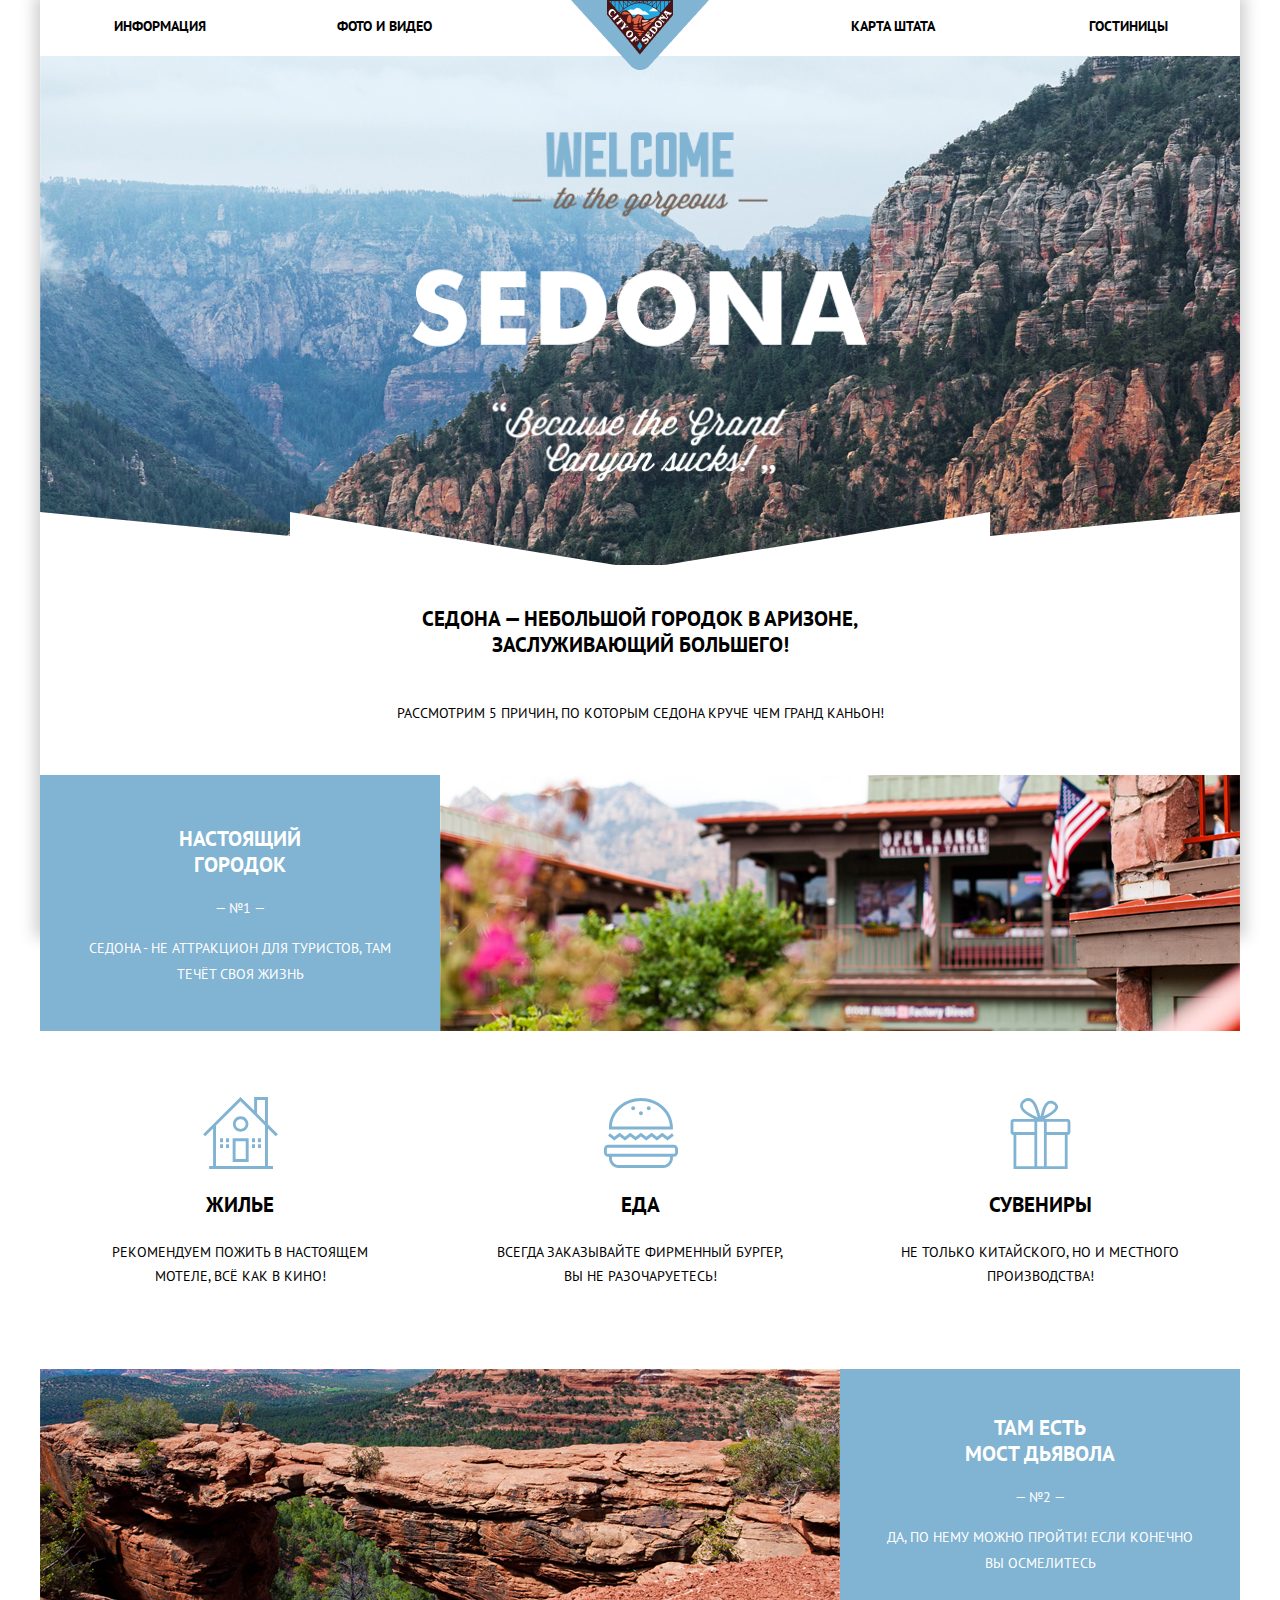
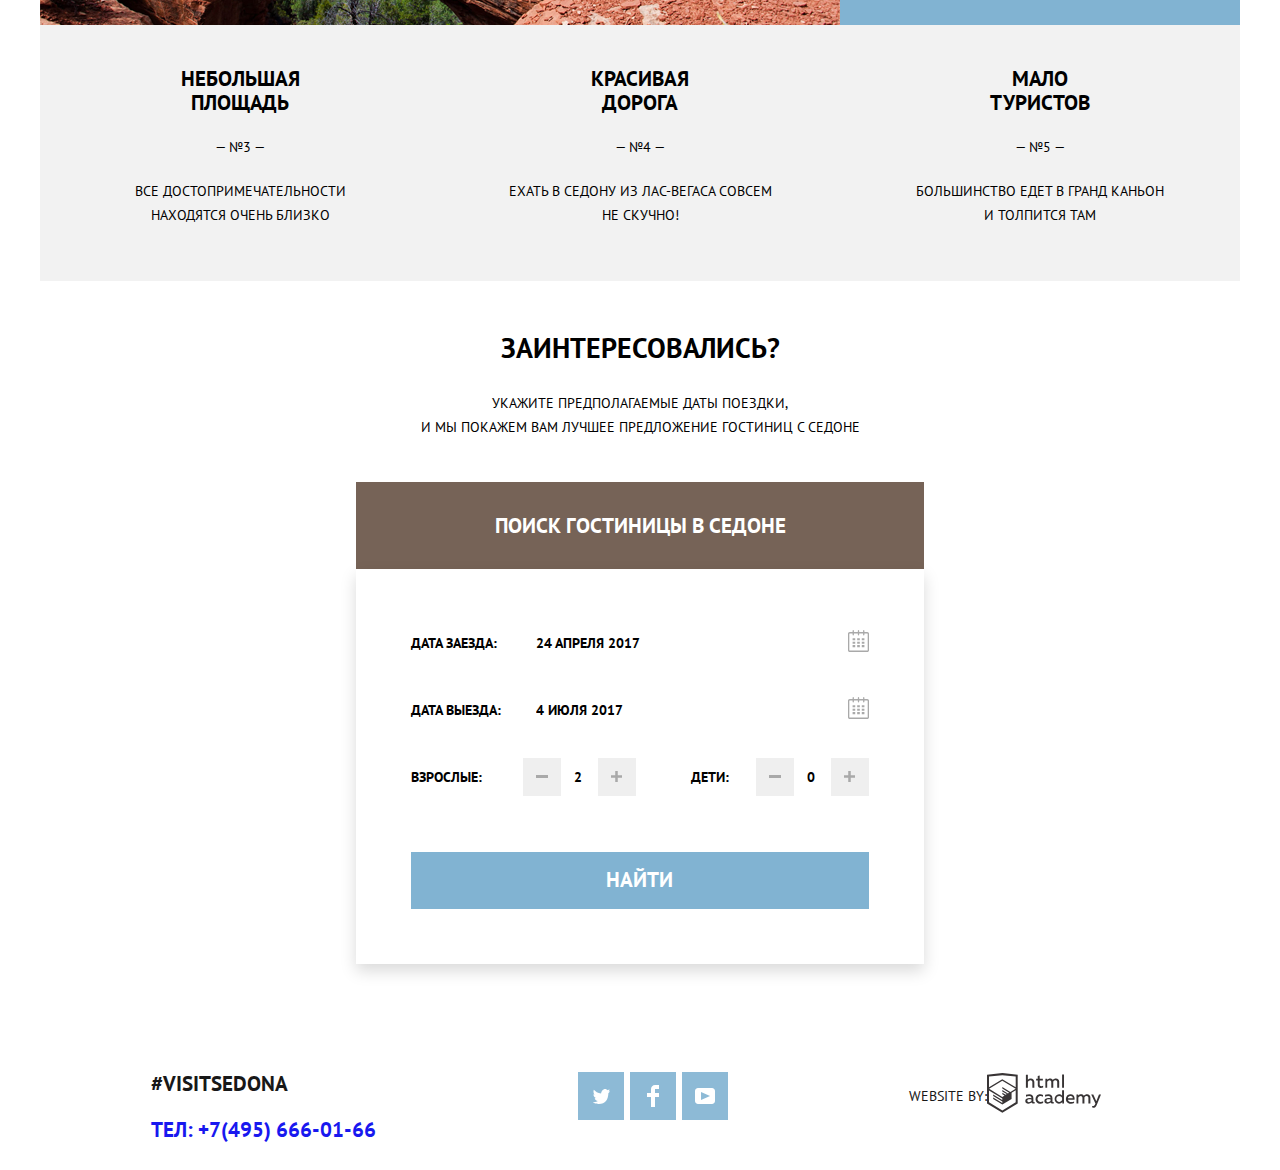
==== commit 04c7a2fe: "вот уже на много лучше" ====
--- a/index.html
+++ b/index.html
@@ -226,6 +226,7 @@
         </form>
       </div>
     </main>
+    <div class="on-it">
     <footer class="main-footer">
       <div class="contacts">
         <p>#visitsedona</p>
@@ -268,6 +269,7 @@
         <a class="footer-copyright" href="https://htmlacademy.ru">
           <img src="img/logo-htmlacademy.svg" width="115" height="41" alt="HTML Лого"></a>
       </div>
+      </div>
     </footer>
   </div>
 
--- a/css/style.css
+++ b/css/style.css
@@ -75,6 +75,7 @@
   margin-right: auto;
   margin-left: auto;
   box-shadow: 0px 0px 15px 5px rgba(0, 1, 1, 0.2);
+height: 933px;
 }
 
 .main-header
@@ -311,6 +312,7 @@
   flex-grow: 1;
   text-align: left;
   align-items: baseline;
+  margin-bottom: 19px;
 }
 
 .sort
@@ -406,8 +408,10 @@
   background-repeat: space;
   align-items: flex-end;
   margin-left: auto;
-
-}
+  margin-top: 3px;
+  margin-right: 80px;
+}
+
 .choice-form
 {
   display: flex;
@@ -531,6 +535,7 @@
 }
 .offer
 {
+
     text-align: center;
     padding: 0 316px;
 }
@@ -561,18 +566,20 @@
   list-style: none;
   text-align: center;
   color: var(--basic-white);
+  height: 256px;
 }
 
 .advantages
 {
   padding: 0;
   text-align: center;
+  height: 330px;
 }
 .list
 {
   display: grid;
   grid-template-columns: 1fr 1fr 1fr;
-  margin: 0;
+margin-top: 8px;
   padding: 0;
   list-style: none;
 
@@ -594,7 +601,11 @@
 .list-small
 { display: grid;
   grid-template-columns: 1fr 1fr 1fr;
-  padding: 0;
+  padding: 25px 0px 0px 0px;
+  margin: 0;
+  background-color: var(--basic-grey-fon);
+  height: 256px;
+
 }
 .item-small
 {
@@ -604,7 +615,6 @@
 .item-small p
 {
   margin-top: 20px;
-  margin-bottom: 25px;
 }
 .catalog-hotel
 {
@@ -616,8 +626,9 @@
 {
   display: flex;
   border-bottom: 1px solid var(--basic-grey-line);
-  margin-top: 30px;
+  margin-top: 22px;
   padding-left: 65px;
+  margin-bottom: 50px;
  }
 
 .catalog-item li:nth-child(2)
@@ -654,6 +665,7 @@
   color: var(--basic-white);
   background-color: var(--basic-dark-blue);
   padding: 3px 17px;
+  margin-top: 12px;
 }
 .reservation a
 {
@@ -661,6 +673,7 @@
   color: var(--basic-white);
   background-color: var(--basic-dark-brown);
   padding: 3px 17px;
+  margin-top: 12px;
 }
 
 .hotel-name
@@ -671,7 +684,7 @@
 line-height: 26px;
   padding: 0;
   margin: 0;
-  margin-bottom: 10px;
+  margin-bottom: 5px;
 }
 .hotel-name a
 {
@@ -687,9 +700,9 @@
 }
 .rating
 {
-  padding: 0;
-  padding-top: 60px;
-  margin: 0;
+padding: 3px 12px 3px 15px;
+margin: 48px 80px 0px 0px;
+background-color: var(--basic-grey-fon);
 }
 .catalog-button {
   position: absolute;
@@ -733,18 +746,23 @@
   text-decoration: none;
 }
 
+.offer p
+{
+  padding-top: 12px;
+  margin-bottom: 43px;
+}
 .offer
 {
 
-  margin-top: 80px;
-  text-align: center;
-  padding: 0 auto;
+  margin-top: 40px;
+  text-align: center;
+  /*padding: 0 auto;*/
 }
 .offer a
 {
   display: block;
-  margin-top: 52px;
-  padding: 40px;
+  margin-top: 24px;
+  padding: 31px 0px 30px 0px;
   text-decoration: none;
   color: var(--basic-white);
   background-color: var(--basic-light-brown);
@@ -754,7 +772,7 @@
 }
 .offer h1
 {
-  margin-top: 58px;
+  margin-top: 55px;
 }
 .search
 {
@@ -767,6 +785,14 @@
   align-items: center;
   justify-content: space-between;
   padding: 23px 138px 36px 111px;
+  position: absolute;
+  bottom: 0;
+  left: 0;
+  right: 0;
+  background-color: var(--basic-white);
+  opacity: 90%;
+width: 1200px;
+height: 120px;
 }
 
 li
@@ -785,7 +811,10 @@
 
 .contacts p
 {
-  margin: 0;
+  font-style: normal;
+font-weight: bold;
+font-size: 21px;
+line-height: 26px;
 }
 
 .contacts h2
@@ -932,7 +961,7 @@
  }
  .amount
  {
-   margin-bottom: 40px;
+   margin-bottom: 56px;
 display: flex;
 align-items: center;
 justify-content: space-between;
@@ -949,8 +978,9 @@
 text-decoration: none;
  }
 
-.button-search
-{
+.on-it
+{
+  position: absolute;
 }
 
 .button-find
@@ -964,7 +994,7 @@
   text-decoration: none;
   display: block;
   width: 100%;
-  padding: 16px;
+  padding: 15px 0px 16px 0px;
   box-sizing: border-box;
 }
 
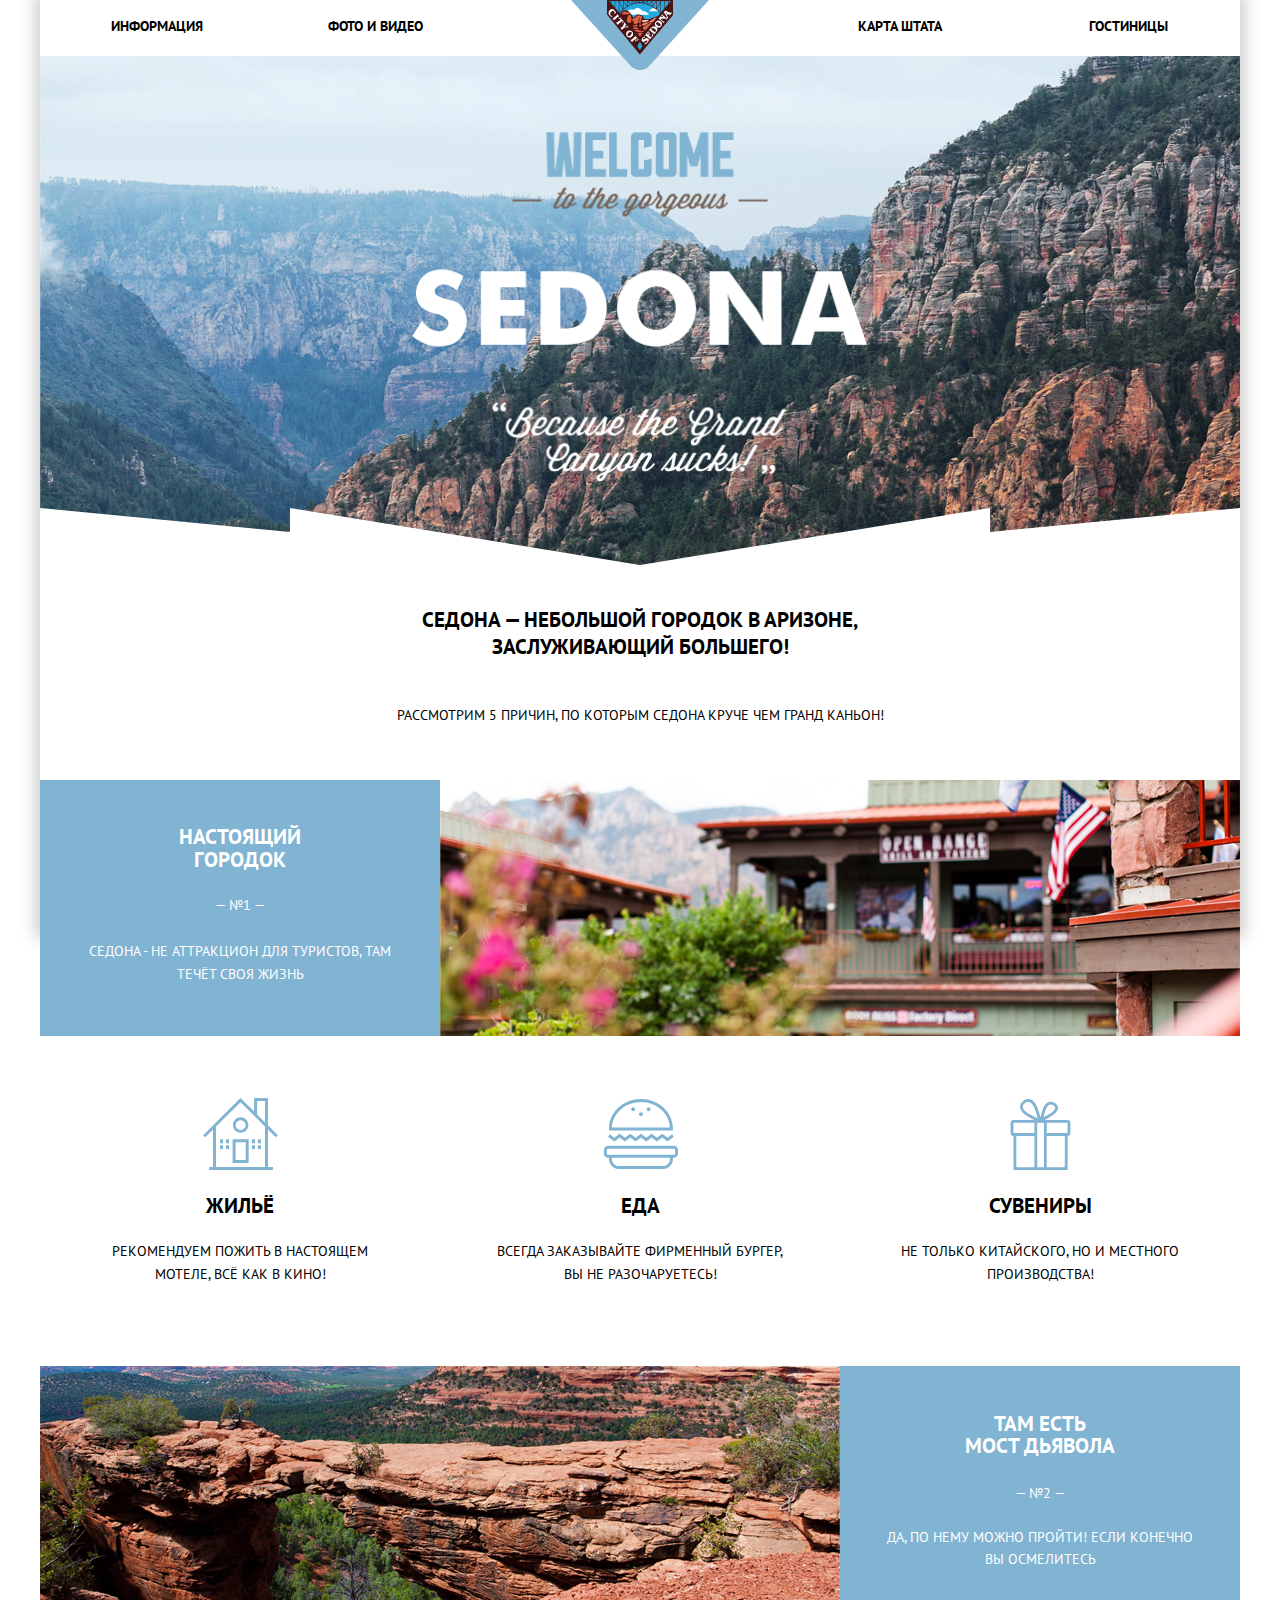
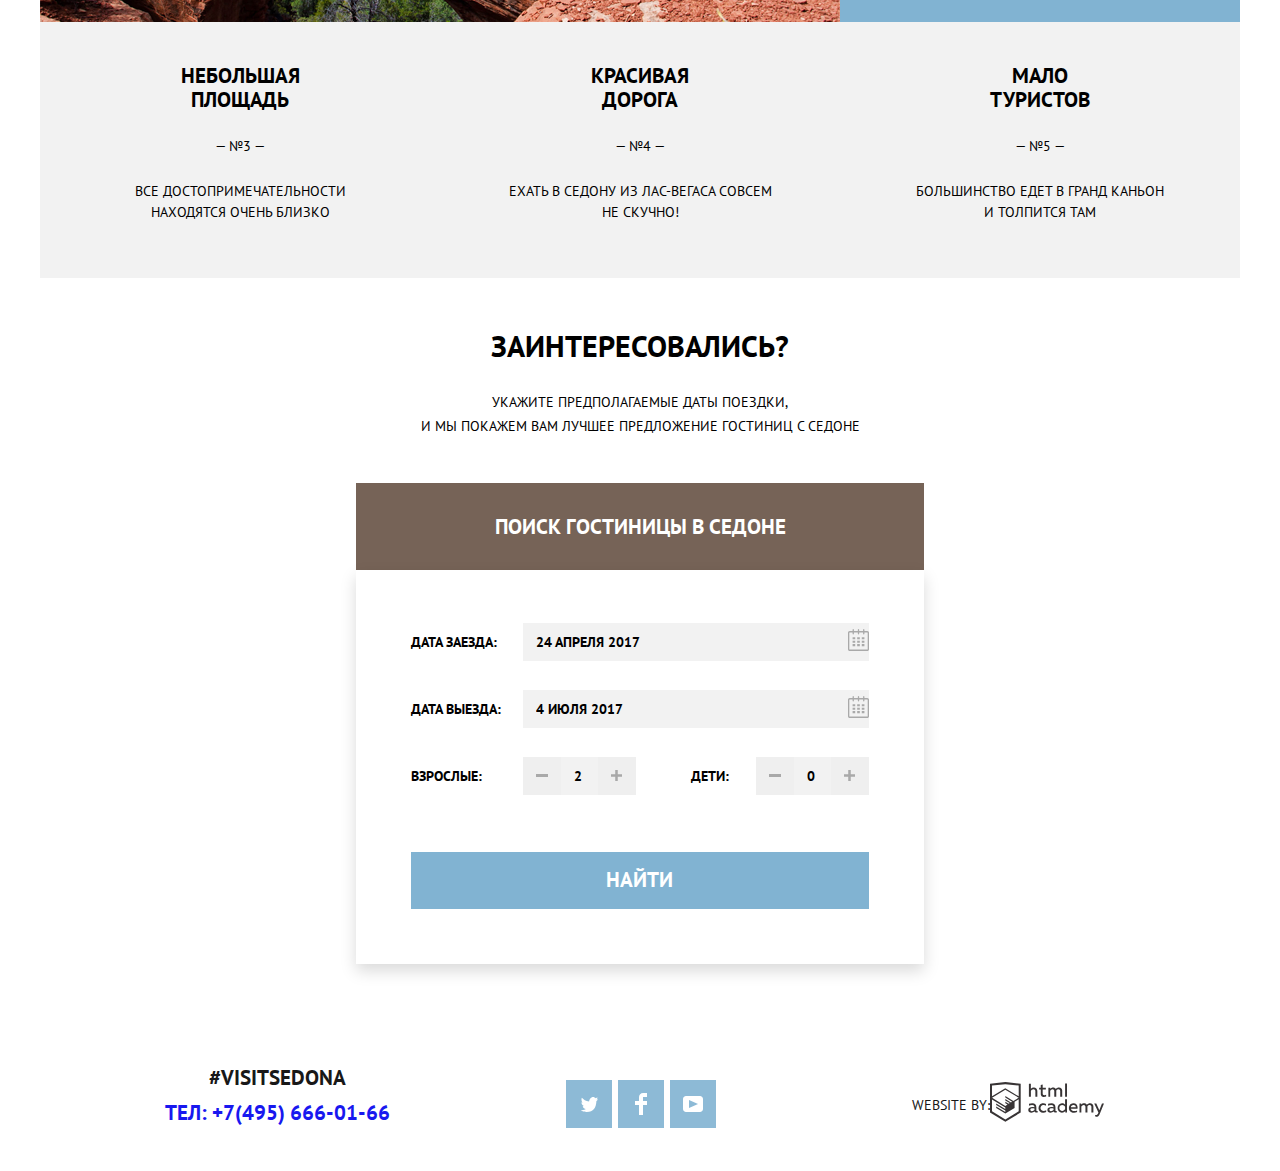
==== commit d705c55f: "вот так как то" ====
--- a/index.html
+++ b/index.html
@@ -30,7 +30,7 @@
       </div>
     </header>
     <section class="main-header-logo">
-      <div>
+      <div class="fon">
         <img class="main-text-logo" src="img/welcome.png" width="456" height="350" alt="Тескт фон">
       </div>
       <div>
@@ -77,7 +77,7 @@
           <ul class="list">
             <li class="item">
               <img src="img/icon-1.svg" width="75" height="72" alt="Жильё">
-              <h2>Жилье</h2>
+              <h2>Жильё</h2>
               <p>Рекомендуем пожить в настоящем<br> мотеле, всё как в кино!</p>
             </li>
             <li class="item">
--- a/css/style.css
+++ b/css/style.css
@@ -96,6 +96,11 @@
   margin-left: -69px;
 }
 
+.fon
+{
+  height: 452px;
+}
+
 .site-navigation
 {
     display: flex;
@@ -128,13 +133,13 @@
 
 .site-navigation li:nth-child(2)
 {
-  margin-right: 230px;
+  margin-right: 221px;
   text-align: center;
 }
 .site-navigation li:nth-child(3)
 {
   text-align: center;
-  margin-left: 50px;
+  margin-left: 80px;
 }
 .site-navigation li:nth-child(4)
 {
@@ -182,14 +187,14 @@
   text-align: center;
   width: 1200px;
   padding-top: 24px;
-  padding-bottom: 50px;
+  padding-bottom: 53px;
 }
 .description-text h2
 {
   font-style: normal;
   font-weight: bold;
   font-size: 21px;
-  line-height: 26px;
+  line-height: 27px;
 }
 
 .description-text p
@@ -213,9 +218,14 @@
   font-style: normal;
   font-weight: normal;
   font-size: 14px;
-  line-height: 26px;
-  margin-top: 51px
-}
+  line-height: 23px;
+  margin-top: 45px
+}
+.features-fon-left p
+{
+  margin-top: 23px;
+}
+
 .features-right
 {
   font-style: normal;
@@ -232,8 +242,12 @@
   font-style: normal;
   font-weight: normal;
   font-size: 14px;
-  line-height: 26px;
-  margin-top: 46px
+  line-height: 22px;
+  margin-top: 47px
+}
+.features-fon-right p
+{
+  padding-top: 8px;
 }
 .rectangle
 {
@@ -261,7 +275,7 @@
 }
 .filter-option li
 {
-  margin-bottom: 20px;
+  margin-bottom: 26px;
 }
 .heder-filter label
 {
@@ -303,7 +317,7 @@
   align-items: baseline;
   background: var(--basic-white);
   border-bottom: 1px solid var(--basic-grey-line);
-  padding: 10px 72px 0px 72px;
+  padding: 8px 72px 0px 72px;
 
 }
 .filters
@@ -311,8 +325,12 @@
   display: flex;
   flex-grow: 1;
   text-align: left;
-  align-items: baseline;
-  margin-bottom: 19px;
+  margin-bottom: 17px;
+margin-top: 6px;
+}
+.filters h2
+{
+margin-top: 17px;
 }
 
 .sort
@@ -368,7 +386,7 @@
 {
   display: flex;
   flex-grow: 1;
-  margin-left: 400px;
+  margin-left: 455px;
 }
 
 .sort_range_list
@@ -418,6 +436,7 @@
   padding: 0 72px;
   padding-top: 26px;
   padding-bottom: 7px;
+  line-height: 20px;
 }
 .choice
 {
@@ -432,7 +451,7 @@
 
 .cost-filter-title
 {
-  margin-bottom: 11px;
+  margin-bottom: 12px;
   font-size: 16px;
   font-weight: bold;
 }
@@ -440,7 +459,7 @@
 {
   position: relative;
   box-sizing: border-box;
-  width: 528px;
+  width: 545px;
   padding-left: 227px;
   display: block;
 }
@@ -450,7 +469,7 @@
   margin-bottom: 20px;
   border: 2px solid var(--basic-white);
   border-radius: 2px;
-  height: 32px;
+  height: 35px;
 }
 
 .cost-control input
@@ -502,8 +521,7 @@
 display: block;
 position: absolute;
 top: -5px;
-right: 0;
-
+left: 157px;
 }
 .range-toggle
 {
@@ -519,12 +537,12 @@
 }
 .range-toggle-max
 {
-  left: 84%;
+  left: 80%;
 }
 .choice-form button
 {
-  margin-top: 29px;
-  margin-left: 85px;
+  margin-top: 34px;
+  margin-left: 83px;
   padding: 6px 35px;
   text-transform: uppercase;
   color: var(--basic-white);
@@ -579,7 +597,7 @@
 {
   display: grid;
   grid-template-columns: 1fr 1fr 1fr;
-margin-top: 8px;
+margin: 0;
   padding: 0;
   list-style: none;
 
@@ -587,9 +605,10 @@
 
 .item
 {
-  padding-top: 58px;
+  padding-top: 62px;
   padding-bottom: 67px;
   text-align: center;
+  line-height: 23px;
 }
 
 .advantages-small
@@ -614,7 +633,8 @@
 }
 .item-small p
 {
-  margin-top: 20px;
+  margin-top: 24px;
+line-height: 21px;
 }
 .catalog-hotel
 {
@@ -627,8 +647,8 @@
   display: flex;
   border-bottom: 1px solid var(--basic-grey-line);
   margin-top: 22px;
-  padding-left: 65px;
-  margin-bottom: 50px;
+  margin-bottom: 24px;
+  padding: 0 0 24px 65px;
  }
 
 .catalog-item li:nth-child(2)
@@ -639,7 +659,10 @@
  {
 margin-top: 60px;
    }
-
+.catalog-item img
+{
+  margin-top: 5px;
+}
 .description
 {
   margin-left: 29px;
@@ -761,7 +784,7 @@
 .offer a
 {
   display: block;
-  margin-top: 24px;
+  margin-top: 45px;
   padding: 31px 0px 30px 0px;
   text-decoration: none;
   color: var(--basic-white);
@@ -772,7 +795,8 @@
 }
 .offer h1
 {
-  margin-top: 55px;
+  margin-top: 56px;
+  font-size: 30px;
 }
 .search
 {
@@ -783,8 +807,6 @@
 {
   display: flex;
   align-items: center;
-  justify-content: space-between;
-  padding: 23px 138px 36px 111px;
   position: absolute;
   bottom: 0;
   left: 0;
@@ -801,12 +823,27 @@
   list-style-type: none;
 }
 
+.contacts
+{
+  max-width: 400px;
+  text-align: center;
+  line-height: 2px;
+  margin: 0 0 49px 125px;
+
+}
+.footer-social
+{
+  max-width: 400px;
+  align-items: center;
+  margin: 0 30px 0 170px;
+}
 .copyright
 {
   display: flex;
   flex-direction: row;
-  max-width: 200px;
+  max-width: 400px;
   align-items: center;
+  margin: 2px 30px 0 181px;
 }
 
 .contacts p
@@ -903,7 +940,7 @@
  box-shadow: 0px 7px 15px rgba(0, 1, 1, 0.15);
  background-color: var(--basic-white);
  box-sizing: border-box;
- padding: 55px;
+ padding: 53px 55px 55px 55px;
  font-weight: bold;
  position: absolute;
  }
@@ -925,6 +962,7 @@
   width: 100%;
   box-sizing: border-box;
   align-items: center;
+  background-color: var(--basic-grey-fon);
  }
 
  .arrival
@@ -961,7 +999,7 @@
  }
  .amount
  {
-   margin-bottom: 56px;
+   margin-bottom: 57px;
 display: flex;
 align-items: center;
 justify-content: space-between;
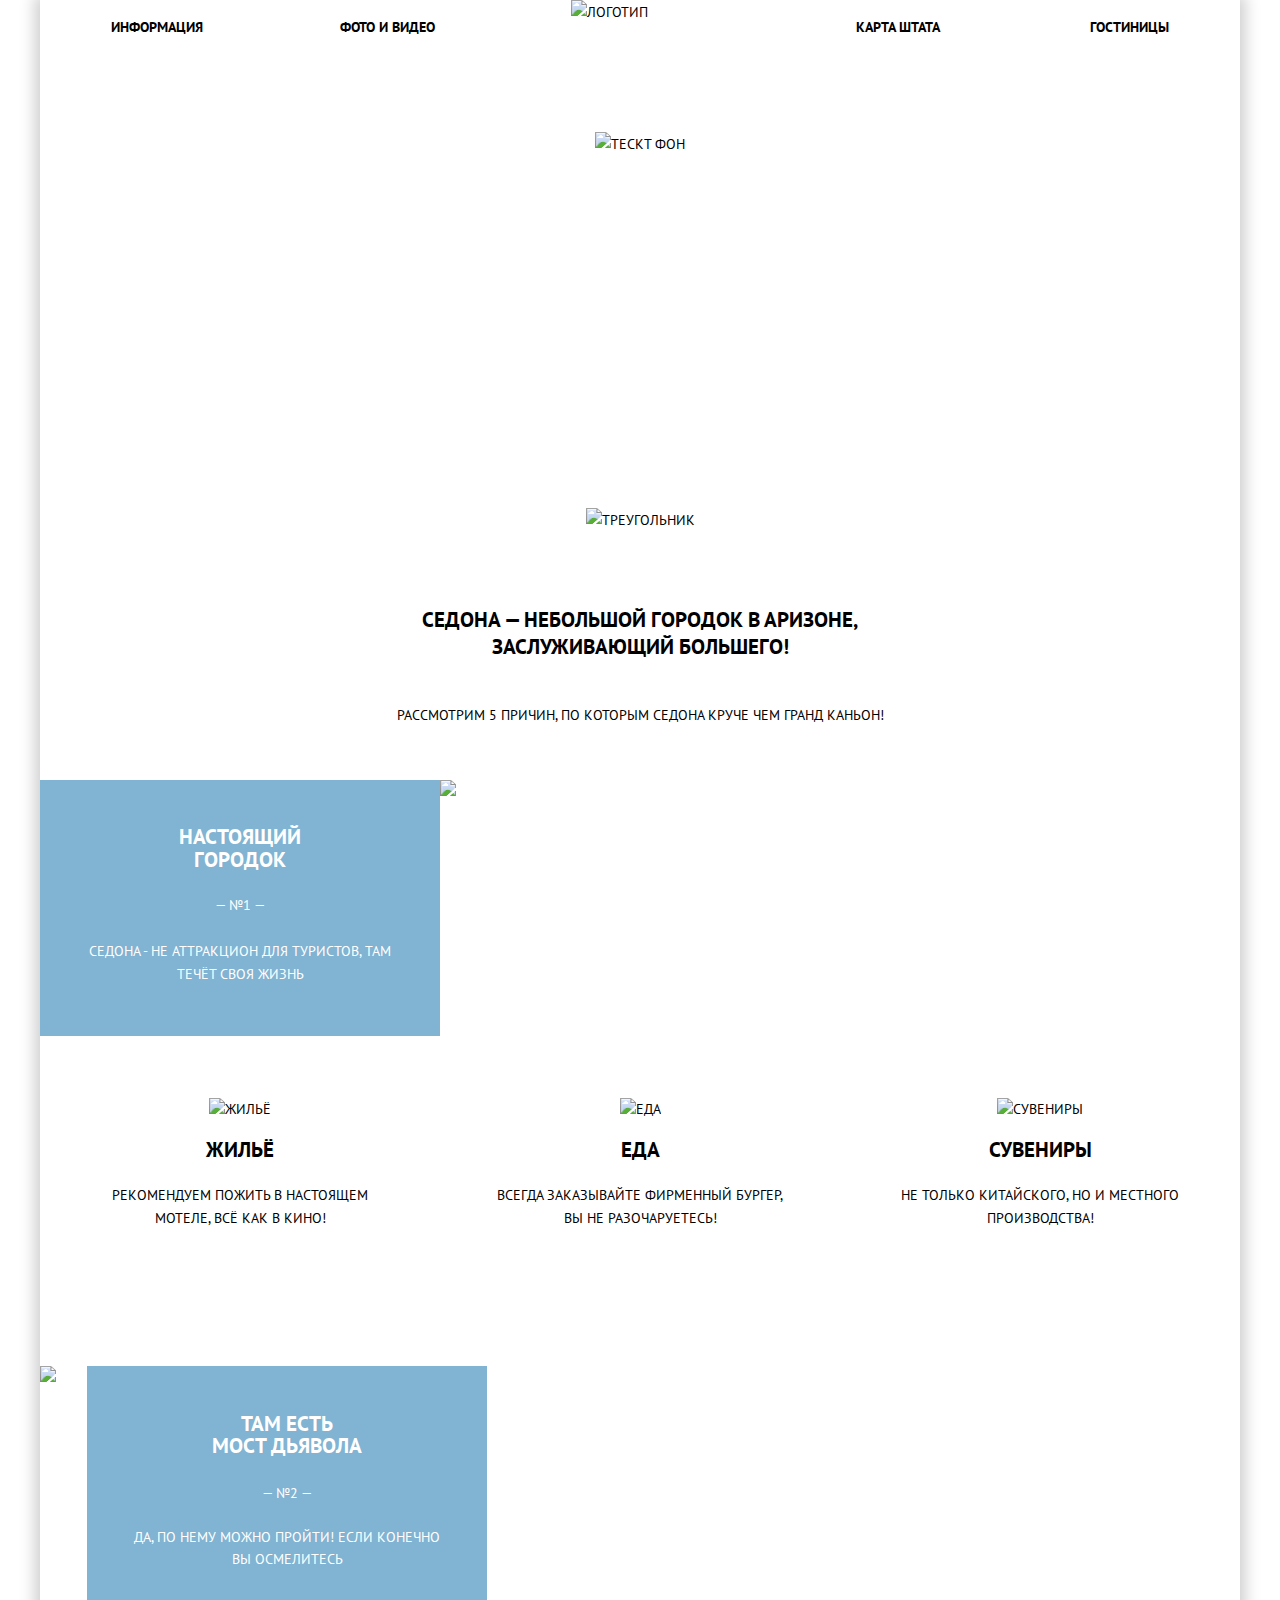
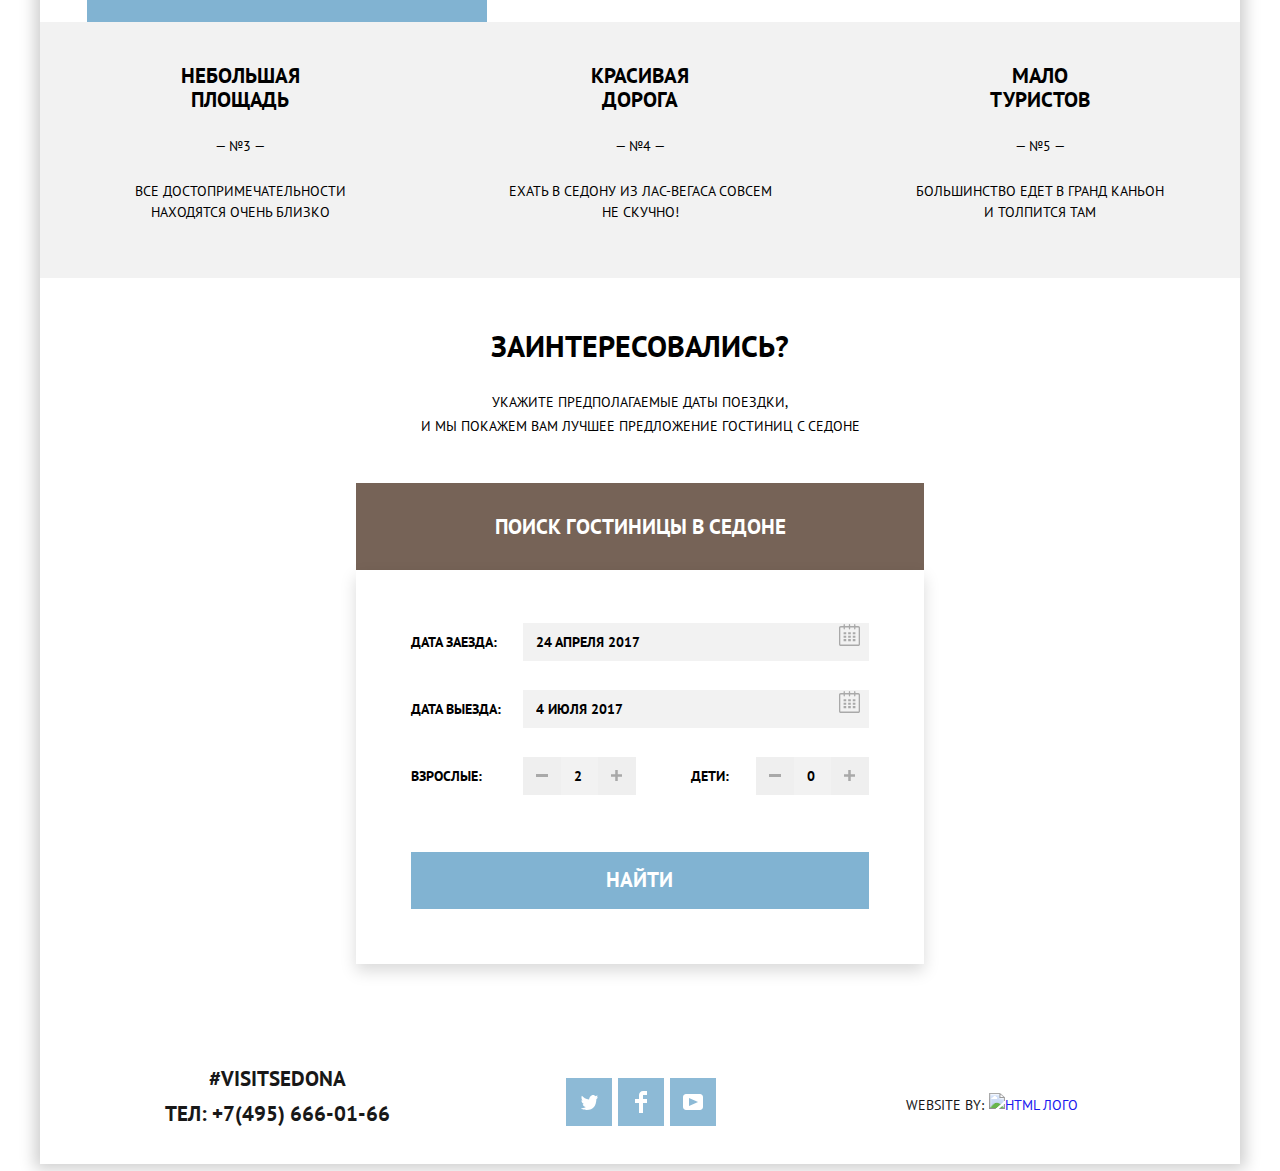
==== commit 9b2030fb: "1" ====
--- a/index.html
+++ b/index.html
@@ -16,10 +16,14 @@
       <nav class="main-navigation">
         <div class="main-navigation-wrapper">
           <ul class="site-navigation">
-            <li class="go-to"><a href="blank.html">Информация</a></li>
-            <li class="go-to"><a href="blank.html">Фото и видео</a></li>
-            <li class="go-to"><a href="price.html">Карта штата</a></li>
-            <li class="go-to"><a href="catalog.html">Гостиницы</a></li>
+            <li class="go-to">
+              <a class="link" href="blank.html">Информация</a></li>
+            <li class="go-to">
+              <a class="link" href="blank.html">Фото и видео</a></li>
+            <li class="go-to">
+              <a class="link" href="price.html">Карта штата</a></li>
+            <li class="go-to">
+              <a class="link" href="catalog.html">Гостиницы</a></li>
           </ul>
         </div>
       </nav>
@@ -230,7 +234,7 @@
     <footer class="main-footer">
       <div class="contacts">
         <p>#visitsedona</p>
-        <h2><a href="tel:+7(495)666-01-66">ТЕЛ: +7(495) 666-01-66</a></h2>
+        <a class="tel" href="tel:+7(495)666-01-66">ТЕЛ: +7(495) 666-01-66</a>
       </div>
       <div class="footer-social">
         <ul>
@@ -265,8 +269,8 @@
         </ul>
       </div>
       <div class="copyright">
-        Website by:
-        <a class="footer-copyright" href="https://htmlacademy.ru">
+        <p>Website by:</p>
+        <a class="footer-copyright" href="https://htmlacademy.ru/intensive/htmlcss">
           <img src="img/logo-htmlacademy.svg" width="115" height="41" alt="HTML Лого"></a>
       </div>
       </div>
--- a/css/style.css
+++ b/css/style.css
@@ -1,1039 +1,975 @@
-@font-face
-{
-  font-family: "PT Sans";
-  font-style: normal;
-  font-weight: normal;
-  src:
-  url("../fonts/ptsans-regular.woff") format("woff");
-}
-@font-face
-{
-  font-family: "PT Sans";
-  font-weight: bold;
-  font-style: normal;
-  src:
-  url("../fonts/ptsans-bold.woff") format('woff');
-
-}
-a
- {
-   text-decoration: none
- }
+@font-face {
+    font-family: "PT Sans";
+    font-style: normal;
+    font-weight: normal;
+    src: url("../fonts/ptsans-regular.woff") format("woff");
+}
+
+@font-face {
+    font-family: "PT Sans";
+    font-weight: bold;
+    font-style: normal;
+    src: url("../fonts/ptsans-bold.woff") format('woff');
+}
+
+a {
+    text-decoration: none
+}
 
 :root {
-  --basic-red: #FF0000;
-  --basic-black: #000000;
-  --basic-light-black: #333333;
-  --basic-light-brown: #766357;
-  --basic-brown: #604E43;
-  --basic-dark-brown: #503E33;
-  --basic-white: #ffffff;
-  --basic-light-blue: #81B3D2;
-  --basic-blue: #669EC0;
-  --basic-dark-blue: #5496BD;
-  --basic-light-grey: #CACACA;
-  --basic-grey: #A9A9A9;
-  --basic-grey-line: #E5E5E5;
-  --basic-dark-grey: #666666;
-  --basic-grey-fon: #F2F2F2;
-
-  --special-black: #231F20;
-}
-*, *::before, *::after
-{
-  box-sizing: border-box;
-}
-.page-body
-{
-  max-width: 1200px;
-  display: grid;
-  grid-template-rows: min-content 1fr min-content;
-  align-content: center;
-  width: 1200px;
-  margin: 0 auto;
-}
-
-body
-{
-  font-family: "PT Sans", "Arial", sans-serif;;
- font-size: 14px;
-  line-height: 24px;
-  font-weight: 400;
-  color: var(--basic-black);
-  text-transform: uppercase;
-  background-color: var(--basic-white);
-  margin: 0;
-  width: 1200px;
-  text-transform: uppercase;
-
-}
-
-.container
-{
-  position: relative;
-  width: 1200px;
-  margin-right: auto;
-  margin-left: auto;
-  box-shadow: 0px 0px 15px 5px rgba(0, 1, 1, 0.2);
-height: 933px;
-}
-
-.main-header
-{
+    --basic-red: #FF0000;
+    --basic-black: #000000;
+    --basic-light-black: #333333;
+    --basic-light-brown: #766357;
+    --basic-brown: #604E43;
+    --basic-dark-brown: #503E33;
+    --basic-white: #ffffff;
+    --basic-light-blue: #81B3D2;
+    --basic-blue: #669EC0;
+    --basic-dark-blue: #5496BD;
+    --basic-light-grey: #CACACA;
+    --basic-grey: #A9A9A9;
+    --basic-grey-line: #E5E5E5;
+    --basic-dark-grey: #666666;
+    --basic-grey-fon: #F2F2F2;
+    --special-black: #231F20;
+}
+
+*,
+*::before,
+*::after {
+    box-sizing: border-box;
+}
+
+.page-body {
+    max-width: 1200px;
+    display: grid;
+    grid-template-rows: min-content 1fr min-content;
+    align-content: center;
     width: 1200px;
-
-}
-.main-navigation-wrapper
-{
- padding: 0;
-}
-
-.header-logo
-{
-  position: absolute;
-  top: 0;
-  left: 50%;
-  margin-left: -69px;
-}
-
-.fon
-{
-  height: 452px;
-}
-
-.site-navigation
-{
-    display: flex;
-    margin: 0;
-    padding-left: 0;
-    padding-top: 13px;
-    padding-bottom: 17px;
+    margin: 0 auto;
+}
+
+body {
+    font-family: "PT Sans", "Arial", sans-serif;
+    ;
+    font-size: 14px;
+    line-height: 24px;
+    font-weight: 400;
+    color: var(--basic-black);
+    text-transform: uppercase;
+    background-color: var(--basic-white);
+    margin: 0;
+    width: 1200px;
+    text-transform: uppercase;
+}
+
+.container {
+    margin: 0 auto;
+    width: 1200px;
+    box-shadow: 0px 0px 15px 5px rgba(0, 1, 1, 0.2);
+}
+
+.container-catalog {
+    position: relative;
+    width: 1200px;
+    margin-right: auto;
+    margin-left: auto;
+    box-shadow: 0px 0px 15px 5px rgba(0, 1, 1, 0.2);
+    height: 933px;
+}
+
+.main-header {
+    width: 1200px;
+}
+
+.main-navigation-wrapper {
+    padding: 0;
+}
+
+.header-logo {
+    position: absolute;
+    top: 0;
+    left: 50%;
+    margin-left: -69px;
+}
+
+.fon {
+    height: 452px;
+}
+
+.site-navigation {
+    display: flex;
+    flex-wrap: wrap;
+    margin: 0;
+    padding: 0 71px;
+    list-style: none;
+}
+
+.site-navigation a {
+    text-decoration: none;
+    color: var(--basic-black);
+    font-style: normal;
+    font-weight: bold;
+    font-size: 14px;
     line-height: 26px;
 }
 
-.site-navigation a
-{
-  text-decoration: none;
-  color: var(--basic-black);
-  font-style: normal;
-font-weight: bold;
-font-size: 14px;
-line-height: 26px;
-}
-.site-navigation li
-{
-  box-sizing: border-box;
-  width: 240px;
-  list-style: none;
-}
-.site-navigation li:nth-child(1)
-{
-  padding-left: 10px;
-}
-
-.site-navigation li:nth-child(2)
-{
-  margin-right: 221px;
-  text-align: center;
-}
-.site-navigation li:nth-child(3)
-{
-  text-align: center;
-  margin-left: 80px;
-}
-.site-navigation li:nth-child(4)
-{
-    padding-right: 72px;
+.go-to {
+    font-style: normal;
+    font-weight: bold;
+    font-size: 14px;
+    line-height: 26px;
+    width: 229px;
+    padding: 14px 0 16px;
+    color: var(--basic-black);
+}
+
+.go-to:nth-child(4n-1) {
+    margin-left: 142px;
     text-align: right;
 }
-.go-to
-{
-  font-style: normal;
-font-weight: bold;
-font-size: 14px;
-line-height: 26px;
-  text-align: center;
-  color: var(--basic-black);
-}
-.go-to:hover
-.go-to:focus
-{
-  color: var(--basic-light-blue);
-}
-.h1
-{
-color: var(--basic-black);
-font-size: 21px;
-font-weight: bold;
-line-height: 26px;
-}
-.h2
-{
-  font-style: normal;
-font-weight: bold;
-font-size: 21px;
-line-height: 21px;
-}
-
-.p
-{
-  font-style: normal;
-font-weight: normal;
-font-size: 14px;
-line-height: 21px;
-}
-.description-main
-{
-  text-align: center;
-  width: 1200px;
-  padding-top: 24px;
-  padding-bottom: 53px;
-}
-.description-text h2
-{
-  font-style: normal;
-  font-weight: bold;
-  font-size: 21px;
-  line-height: 27px;
-}
-
-.description-text p
-{
-  margin: 0;
-  padding-top: 25px;
-}
-.item p
-{
-  padding-top: 5px;
-}
-.features-left
-{
-  width: 400px;
-  height: 256px;
-  background-color: var(--basic-light-blue);
-}
-
-.features-fon-left
-{
-  font-style: normal;
-  font-weight: normal;
-  font-size: 14px;
-  line-height: 23px;
-  margin-top: 45px
-}
-.features-fon-left p
-{
-  margin-top: 23px;
-}
-
-.features-right
-{
-  font-style: normal;
-  font-weight: bold;
-  font-size: 21px;
-  line-height: 26px;
-  width: 400px;
-  height: 256px;
-  background-color: var(--basic-light-blue);
-
-}
-.features-fon-right
-{
-  font-style: normal;
-  font-weight: normal;
-  font-size: 14px;
-  line-height: 22px;
-  margin-top: 47px
-}
-.features-fon-right p
-{
-  padding-top: 8px;
-}
-.rectangle
-{
-  width: 400px;
-  height: 256px;
-  background: var(--basic-light-blue)
-}
-
-.heder-filter h3
-{
-  font-size: 16px;
-  font-weight: bold;
-  margin-top: 0px;
-  margin-bottom: 25px;
-}
-.heder-filter
-{
-  width: 256px;
-  display: block;
-}
-.filter-check
-{
-  padding: 0;
-  margin: 0;
-}
-.filter-option li
-{
-  margin-bottom: 26px;
-}
-.heder-filter label
-{
-  padding-left: 40px;
-  margin-bottom: 25px;
-  position: relative;
-}
-
-.filter-input-checkbox
-{
-  position: absolute;
-  -webkit-appearance: none;
-  -moz-appearnce: none;
-  appearance: none;
-}
-.filter-input-checkbox:checked+.check_box
-{
-  background-image: url(../img/checkbox-on.svg);
-}
-.filter-input-checkbox:focus+.check_box
-{
-  background-image: url(../img/checkbox-off.svg);
-}
-.filter-input-checkbox:checked:focus+.check_box
-{
-  background-image: url(../img/checkbox-on.svg);
-}
-.check_box
-{
-  position: absolute;
-  left: 0;
-  width: 23px;
-  height: 23px;
-  background-image: url(../img/checkbox-off.svg);
-}
-
-.sort_block
-{
-  align-items: baseline;
-  background: var(--basic-white);
-  border-bottom: 1px solid var(--basic-grey-line);
-  padding: 8px 72px 0px 72px;
-
-}
-.filters
-{
-  display: flex;
-  flex-grow: 1;
-  text-align: left;
-  margin-bottom: 17px;
-margin-top: 6px;
-}
-.filters h2
-{
-margin-top: 17px;
-}
-
-.sort
-{
-  display: flex;
-  font-size: 12px;
-}
-.sort p
-{
-  padding-left: 48px;
-}
-.sort_by
-{
-  display: flex;
-  padding-left: 40px;
-}
-.sort_by li:nth-child(2)
-{
-  padding-left: 32px;
-}
-.sort_by li:nth-child(3)
-{
-  padding-left: 34px;
-}
-.sort_by .act
-{
-  text-decoration: none;
-  color: var(--basic-light-blue);
-  border: none;
-  opacity: var(--basic-black);
+
+.go-to:nth-child(n+4):nth-child(4n) {
+    text-align: right;
+}
+
+.link {
+    line-height: 26px;
+    font-weight: 700;
+    text-decoration: none;
+}
+
+.h1 {
+    color: var(--basic-black);
+    font-size: 21px;
+    font-weight: bold;
+    line-height: 26px;
+}
+
+.h2 {
+    font-style: normal;
+    font-weight: bold;
+    font-size: 21px;
+    line-height: 21px;
+}
+
+.p {
+    font-style: normal;
+    font-weight: normal;
+    font-size: 14px;
+    line-height: 21px;
+}
+
+.description-main {
+    text-align: center;
+    width: 1200px;
+    padding-top: 24px;
+    padding-bottom: 53px;
+}
+
+.description-text h2 {
+    font-style: normal;
+    font-weight: bold;
+    font-size: 21px;
+    line-height: 27px;
+}
+
+.description-text p {
+    margin: 0;
+    padding-top: 25px;
+}
+
+.item p {
+    padding-top: 5px;
+}
+
+.features-left {
+    width: 400px;
+    height: 256px;
+    background-color: var(--basic-light-blue);
+}
+
+.features-fon-left {
+    font-style: normal;
+    font-weight: normal;
+    font-size: 14px;
+    line-height: 23px;
+    margin-top: 45px
+}
+
+.features-fon-left p {
+    margin-top: 23px;
+}
+
+.features-right {
+    font-style: normal;
+    font-weight: bold;
+    font-size: 21px;
+    line-height: 26px;
+    width: 400px;
+    height: 256px;
+    background-color: var(--basic-light-blue);
+}
+
+.features-fon-right {
+    font-style: normal;
+    font-weight: normal;
+    font-size: 14px;
+    line-height: 22px;
+    margin-top: 47px
+}
+
+.features-fon-right p {
+    padding-top: 8px;
+}
+
+.rectangle {
+    width: 400px;
+    height: 256px;
+    background: var(--basic-light-blue)
+}
+
+.heder-filter h3 {
+    font-size: 16px;
+    font-weight: bold;
+    margin-top: 0px;
+    margin-bottom: 25px;
+}
+
+.heder-filter {
+    width: 256px;
+    display: block;
+}
+
+.filter-check {
+    padding: 0;
+    margin: 0;
+}
+
+.filter-option li {
+    margin-bottom: 26px;
+}
+
+.heder-filter label {
+    padding-left: 40px;
+    margin-bottom: 25px;
+    position: relative;
+}
+
+.filter-input-checkbox {
+    position: absolute;
+    -webkit-appearance: none;
+    -moz-appearnce: none;
+    appearance: none;
+}
+
+.filter-input-checkbox:checked+.check_box {
+    background-image: url(../img/checkbox-on.svg);
+}
+
+.filter-input-checkbox:focus+.check_box {
+    background-image: url(../img/checkbox-off.svg);
+}
+
+.filter-input-checkbox:checked:focus+.check_box {
+    background-image: url(../img/checkbox-on.svg);
+}
+
+.check_box {
+    position: absolute;
+    left: 0;
+    width: 23px;
+    height: 23px;
+    background-image: url(../img/checkbox-off.svg);
+}
+
+.sort_block {
+    align-items: baseline;
+    background: var(--basic-white);
+    border-bottom: 1px solid var(--basic-grey-line);
+    padding: 8px 72px 0px 72px;
+}
+
+.filters {
+    display: flex;
+    flex-grow: 1;
+    text-align: left;
+    margin-bottom: 17px;
+    margin-top: 6px;
+}
+
+.filters h2 {
+    margin-top: 17px;
+}
+
+.sort {
+    display: flex;
+    font-size: 12px;
+}
+
+.sort p {
+    padding-left: 48px;
+}
+
+.sort_by {
+    display: flex;
+    padding-left: 40px;
+}
+
+.sort_by li:nth-child(2) {
+    padding-left: 32px;
+}
+
+.sort_by li:nth-child(3) {
+    padding-left: 34px;
+}
+
+.sort_by .act {
+    text-decoration: none;
+    color: var(--basic-light-blue);
+    border: none;
+    opacity: var(--basic-black);
 }
 
 .sort_by a:hover,
-.sort_by a:focus
- {
-  color: var(--basic-light-blue);
-}
+.sort_by a:focus {
+    color: var(--basic-light-blue);
+}
+
 .sort_by a:checked,
-.sort_by a:focus
-{
-  color: var(--basic-black);
-  opacity: 0;
-}
-.sort_by a
-{
-  opacity: 30%;
-  text-decoration: none;
-  color: var(--basic-black);
-  border-bottom: 1px dotted var(--basic-light-blue);
-}
-
-.sort_range
-{
-  display: flex;
-  flex-grow: 1;
-  margin-left: 455px;
-}
-
-.sort_range_list
-{
-
-  display: flex;
-}
-.arrow
-{
-  padding-left: 10px;
-}
-.arrow:hover
-.arrow:focus
-{
-  color: var(--basic-black);
-}
-.star-4
-{
-  width: 92px;
-
-}
-
-.star-3
-{
-  width: 70px;
-
-}
-.star-2
-{
-  width: 40px;
-
-}
-.star
-{
-  height: 17px;
-  background-image: url(../img/star.svg);
-  background-repeat: space;
-  align-items: flex-end;
-  margin-left: auto;
-  margin-top: 3px;
-  margin-right: 80px;
-}
-
-.choice-form
-{
-  display: flex;
-  padding: 0 72px;
-  padding-top: 26px;
-  padding-bottom: 7px;
-  line-height: 20px;
-}
-.choice
-{
-  background-image: url('../img/background.jpg');
-  width: 1200px;
-  height: 217px;
-  display: flex;
-  display: block;
-  flex-grow: 1;
-  color: var(--basic-white);
-}
-
-.cost-filter-title
-{
-  margin-bottom: 12px;
-  font-size: 16px;
-  font-weight: bold;
-}
-.cost-filter
-{
-  position: relative;
-  box-sizing: border-box;
-  width: 545px;
-  padding-left: 227px;
-  display: block;
-}
-.cost-control
-{
-  position: relative;
-  margin-bottom: 20px;
-  border: 2px solid var(--basic-white);
-  border-radius: 2px;
-  height: 35px;
-}
-
-.cost-control input
-{
-  width: 50px;
+.sort_by a:focus {
+    color: var(--basic-black);
+    opacity: 0;
+}
+
+.sort_by a {
+    opacity: 30%;
+    text-decoration: none;
+    color: var(--basic-black);
+    border-bottom: 1px dotted var(--basic-light-blue);
+}
+
+.sort_range {
+    display: flex;
+    flex-grow: 1;
+    margin-left: 455px;
+}
+
+.sort_range_list {
+    display: flex;
+    margin-top: 20px;
+}
+
+.arrow {
+    padding-left: 10px;
+}
+
+.arrow:hover .arrow:focus {
+    color: var(--basic-black);
+}
+
+.star-4 {
+    width: 92px;
+}
+
+.star-3 {
+    width: 70px;
+}
+
+.star-2 {
+    width: 40px;
+}
+
+.star {
+    height: 17px;
+    background-image: url(../img/star.svg);
+    background-repeat: space;
+    align-items: flex-end;
+    margin-left: auto;
+    margin-top: 3px;
+    margin-right: 70px;
+}
+
+.choice-form {
+    display: flex;
+    padding: 0 72px;
+    padding-top: 26px;
+    padding-bottom: 7px;
+    line-height: 20px;
+}
+
+.choice {
+    background-image: url('../img/background.jpg');
+    width: 1200px;
+    height: 217px;
+    display: flex;
+    display: block;
+    flex-grow: 1;
+    color: var(--basic-white);
+}
+
+.cost-filter-title {
+    margin-bottom: 13px;
+    font-size: 16px;
+    font-weight: bold;
+}
+
+.cost-filter {
+    position: relative;
+    box-sizing: border-box;
+    width: 545px;
+    padding-left: 227px;
+    display: block;
+}
+
+.cost-control {
+    position: relative;
+    margin-bottom: 22px;
+    border: 2px solid var(--basic-white);
+    border-radius: 2px;
+    height: 35px;
+}
+
+.cost-control input {
+    width: 50px;
     color: inherit;
     font: inherit;
     border: none;
     background: none;
     line-height: 32px;
 }
-.cost-control .cost-from
- {
-  padding-left: 65px;
-  position: relative;
-}
-.cost-control label
-{
-  vertical-align: middle;
-  height: 34px;
-  width: 90px;
-}
-.cost-control .cost-to
-{
-  padding-left: 70px;
-}
-.cost-range
-{
-  position: relative;
-}
-.cost-range .scale
-{
-  height: 2px;
-  margin-left: 10px;
-  background: rgba(255, 255, 255, 0.3);
-}
-.cost-range .bar
-{
-  width: 80%;
-  height: 2px;
-  background: var(--basic-white);
-}
-.cost-from::before
-{
-content: "";
-width: 2px;
-height: 22px;
-background-color: var(--basic-white);
-display: block;
-position: absolute;
-top: -5px;
-left: 157px;
-}
-.range-toggle
-{
-  position: absolute;
-  top: -9px;
-  width: 4px;
-  height: 4px;
-  cursor: pointer;
-  border: 10px solid var(--basic-white);
-  border-radius: 50%;
-  background: var( --basic-grey);
-  box-shadow: 0 2px 1px 0 rgba(0, 1, 1, 0.2);
-}
-.range-toggle-max
-{
-  left: 80%;
-}
-.choice-form button
-{
-  margin-top: 34px;
-  margin-left: 83px;
-  padding: 6px 35px;
-  text-transform: uppercase;
-  color: var(--basic-white);
-  border: 2px solid var(--basic-white);
-  background: none;
-  font-size: 14px;
-  line-height: 20px;
-}
-.offer
-{
-
+
+.cost-control .cost-from {
+    padding-left: 65px;
+    position: relative;
+}
+
+.cost-control label {
+    vertical-align: middle;
+    height: 34px;
+    width: 90px;
+}
+
+.cost-control .cost-to {
+    padding-left: 70px;
+}
+
+.cost-range {
+    position: relative;
+}
+
+.cost-range .scale {
+    height: 2px;
+    margin-left: 10px;
+    background: rgba(255, 255, 255, 0.3);
+}
+
+.cost-range .bar {
+    width: 80%;
+    height: 2px;
+    background: var(--basic-white);
+}
+
+.cost-from::before {
+    content: "";
+    width: 2px;
+    height: 22px;
+    background-color: var(--basic-white);
+    display: block;
+    position: absolute;
+    top: -5px;
+    left: 157px;
+}
+
+.range-toggle {
+    position: absolute;
+    box-sizing: content-box;
+    top: -9px;
+    width: 4px;
+    height: 4px;
+    cursor: pointer;
+    border: 8px solid var(--basic-white);
+    border-radius: 50%;
+    background: var( --basic-grey);
+    box-shadow: 0 2px 1px 0 rgba(0, 1, 1, 0.2);
+}
+
+.range-toggle-max {
+    left: 80%;
+}
+
+.choice-form button {
+    margin-top: 34px;
+    margin-left: 85px;
+    padding: 6px 33px;
+    text-transform: uppercase;
+    color: var(--basic-white);
+    border: 2px solid var(--basic-white);
+    background: none;
+    font-size: 14px;
+    line-height: 20px;
+}
+
+.offer {
     text-align: center;
     padding: 0 316px;
 }
 
-.main-header-logo
-{
-  background-image: url('../img/backgroundphoto.jpg');
-  width: 1200px;
-  height: 509px;
-  display: flex;
-  display: block;
-  text-align: center;
-
-}
-
-.main-text-logo
-{
-  margin-top: 76px;
-  margin-bottom: 23px;
-
-}
-
-.features
-{
-  display: flex;
-  margin: 0;
-  padding: 0;
-  list-style: none;
-  text-align: center;
-  color: var(--basic-white);
-  height: 256px;
-}
-
-.advantages
-{
-  padding: 0;
-  text-align: center;
-  height: 330px;
-}
-.list
-{
-  display: grid;
-  grid-template-columns: 1fr 1fr 1fr;
-margin: 0;
-  padding: 0;
-  list-style: none;
-
-}
-
-.item
-{
-  padding-top: 62px;
-  padding-bottom: 67px;
-  text-align: center;
-  line-height: 23px;
-}
-
-.advantages-small
-{
-  padding: 0;
-
-}
-
-.list-small
-{ display: grid;
-  grid-template-columns: 1fr 1fr 1fr;
-  padding: 25px 0px 0px 0px;
-  margin: 0;
-  background-color: var(--basic-grey-fon);
-  height: 256px;
-
-}
-.item-small
-{
-  text-align: center;
-
-}
-.item-small p
-{
-  margin-top: 24px;
-line-height: 21px;
-}
-.catalog-hotel
-{
-  padding: 0;
-  margin: 0;
- }
-
-.catalog-item
-{
-  display: flex;
-  border-bottom: 1px solid var(--basic-grey-line);
-  margin-top: 22px;
-  margin-bottom: 24px;
-  padding: 0 0 24px 65px;
- }
-
-.catalog-item li:nth-child(2)
- {
-  margin-top: 50px;
- }
-.catalog-item li:nth-child(3)
- {
-margin-top: 60px;
-   }
-.catalog-item img
-{
-  margin-top: 5px;
-}
-.description
-{
-  margin-left: 29px;
-  display: flex;
-  flex-wrap: wrap;
-  flex-grow: 1;
-  width: 781px;
-  min-height: 100px;
-  justify-content: space-between;
-}
-
-.one
-{
-  display: flex;
-}
-.more
-{
-  margin-right: 6px;
-}
-.more a
-{
-  display: block;
-  color: var(--basic-white);
-  background-color: var(--basic-dark-blue);
-  padding: 3px 17px;
-  margin-top: 12px;
-}
-.reservation a
-{
-  display: block;
-  color: var(--basic-white);
-  background-color: var(--basic-dark-brown);
-  padding: 3px 17px;
-  margin-top: 12px;
-}
-
-.hotel-name
-{
-  font-style: normal;
-font-weight: bold;
-font-size: 21px;
-line-height: 26px;
-  padding: 0;
-  margin: 0;
-  margin-bottom: 5px;
-}
-.hotel-name a
-{
-  text-decoration: none;
-  color: var(--basic-black);
-}
-
-.catalog-category
-{
-  padding: 0;
-  margin: 0;
-  margin-bottom: 10px;
-}
-.rating
-{
-padding: 3px 12px 3px 15px;
-margin: 48px 80px 0px 0px;
-background-color: var(--basic-grey-fon);
-}
+.main-header-logo {
+    background-image: url('../img/backgroundphoto.jpg');
+    width: 1200px;
+    height: 509px;
+    display: flex;
+    display: block;
+    text-align: center;
+}
+
+.main-text-logo {
+    margin-top: 76px;
+    margin-bottom: 23px;
+}
+
+.features {
+    display: flex;
+    margin: 0;
+    padding: 0;
+    list-style: none;
+    text-align: center;
+    color: var(--basic-white);
+    height: 256px;
+}
+
+.advantages {
+    padding: 0;
+    text-align: center;
+    height: 330px;
+}
+
+.list {
+    display: grid;
+    grid-template-columns: 1fr 1fr 1fr;
+    margin: 0;
+    padding: 0;
+    list-style: none;
+}
+
+.item {
+    padding-top: 62px;
+    padding-bottom: 67px;
+    text-align: center;
+    line-height: 23px;
+}
+
+.advantages-small {
+    padding: 0;
+}
+
+.list-small {
+    display: grid;
+    grid-template-columns: 1fr 1fr 1fr;
+    padding: 25px 0px 0px 0px;
+    margin: 0;
+    background-color: var(--basic-grey-fon);
+    height: 256px;
+}
+
+.item-small {
+    text-align: center;
+}
+
+.item-small p {
+    margin-top: 24px;
+    line-height: 21px;
+}
+
+.catalog-hotel {
+    padding: 0;
+    margin: 0;
+}
+
+.catalog-item {
+    display: flex;
+    border-bottom: 1px solid var(--basic-grey-line);
+    margin-top: 22px;
+    margin-bottom: 24px;
+    padding: 0 0 24px 73px;
+}
+
+.catalog-item li:nth-child(2) {
+    margin-top: 50px;
+}
+
+.catalog-item li:nth-child(3) {
+    margin-top: 60px;
+}
+
+.catalog-item img {
+    margin-top: 5px;
+}
+
+.description {
+    margin-left: 29px;
+    display: flex;
+    flex-wrap: wrap;
+    flex-grow: 1;
+    width: 781px;
+    min-height: 100px;
+    justify-content: space-between;
+}
+
+.one {
+    display: flex;
+}
+
+.more {
+    margin-right: 6px;
+}
+
+.more a {
+    display: block;
+    color: var(--basic-white);
+    background-color: var(--basic-dark-blue);
+    padding: 2px 17px;
+    margin-top: 12px;
+}
+
+.reservation a {
+    display: block;
+    color: var(--basic-white);
+    background-color: var(--basic-light-brown);
+    padding: 2px 17px;
+    margin-top: 12px;
+}
+
+.hotel-name {
+    font-style: normal;
+    font-weight: bold;
+    font-size: 21px;
+    line-height: 26px;
+    padding: 0;
+    margin: 0;
+    margin-bottom: 5px;
+}
+
+.hotel-name a {
+    text-decoration: none;
+    color: var(--basic-black);
+}
+
+.catalog-category {
+    padding: 0;
+    margin: 0;
+    margin-bottom: 10px;
+}
+
+.rating {
+    padding: 3px 12px 3px 15px;
+    margin: 47px 72px 0px 0px;
+    background-color: var(--basic-grey-fon);
+}
+
 .catalog-button {
-  position: absolute;
-  margin-right: 6px;
-}
-
-.map
-{
-  display: block;
-  width: 1199px;
-  height: 594px;
-  position: relative;
-}
-.button-more
-{
-  width: 110px;
-  height: 27px;
-  background: var(--basic-light-blue);
-  font-style: normal;
-  font-weight: bold;
-  font-size: 14px;
-  line-height: 21px;
-  color: var(--basic-white);
-  text-align:  center;
-  padding: 3px 17px;
-  text-decoration: none;
-}
-
-.button-reservation
-{
-  width: 142px;
-  height: 27px;
-  background: var(--basic-light-brown);
-  font-style: normal;
-  font-weight: bold;
-  font-size: 14px;
-  line-height: 21px;
-  color: var(--basic-white);
-  text-align: center;
-  padding: 3px 17px;
-  text-decoration: none;
-}
-
-.offer p
-{
-  padding-top: 12px;
-  margin-bottom: 43px;
-}
-.offer
-{
-
-  margin-top: 40px;
-  text-align: center;
-  /*padding: 0 auto;*/
-}
-.offer a
-{
-  display: block;
-  margin-top: 45px;
-  padding: 31px 0px 30px 0px;
-  text-decoration: none;
-  color: var(--basic-white);
-  background-color: var(--basic-light-brown);
-  font-size: 21px;
-  font-weight: bold;
-  line-height: 26px;
-}
-.offer h1
-{
-  margin-top: 56px;
-  font-size: 30px;
-}
-.search
-{
-  text-align: center;
-}
-
-.main-footer
-{
-  display: flex;
-  align-items: center;
-  position: absolute;
-  bottom: 0;
-  left: 0;
-  right: 0;
-  background-color: var(--basic-white);
-  opacity: 90%;
-width: 1200px;
-height: 120px;
-}
-
-li
-{
-  position: relative;
-  list-style-type: none;
-}
-
-.contacts
-{
-  max-width: 400px;
-  text-align: center;
-  line-height: 2px;
-  margin: 0 0 49px 125px;
-
-}
-.footer-social
-{
-  max-width: 400px;
-  align-items: center;
-  margin: 0 30px 0 170px;
-}
-.copyright
-{
-  display: flex;
-  flex-direction: row;
-  max-width: 400px;
-  align-items: center;
-  margin: 2px 30px 0 181px;
-}
-
-.contacts p
-{
-  font-style: normal;
-font-weight: bold;
-font-size: 21px;
-line-height: 26px;
-}
-
-.contacts h2
-{
-  margin: 0;
-}
-.footer-social
-{
-  align-items: center;
-  }
-.footer-social ul
- {
-  display: flex;
-  justify-content: space-between;
-  width: 141px;
-  margin: 0 auto;
-  padding: 0;
-  list-style: none;
-}
-.footer-social h2
- {
-  margin-top: 0;
-  margin-bottom: 15px;
-  font-size: 14px;
-  display: block;
-}
-.img
-{
-  display: block;
-}
-.footer-copyright
-{
-  display: block;
-}
+    position: absolute;
+    margin-right: 6px;
+}
+
+.map {
+    display: block;
+    width: 1199px;
+    height: 594px;
+    position: relative;
+}
+
+.button-more {
+    width: 110px;
+    height: 27px;
+    background: var(--basic-light-blue);
+    font-style: normal;
+    font-weight: bold;
+    font-size: 14px;
+    line-height: 21px;
+    color: var(--basic-white);
+    text-align: center;
+    padding: 3px 17px;
+    text-decoration: none;
+}
+
+.button-reservation {
+    width: 142px;
+    height: 27px;
+    background: var(--basic-light-brown);
+    font-style: normal;
+    font-weight: bold;
+    font-size: 14px;
+    line-height: 21px;
+    color: var(--basic-white);
+    text-align: center;
+    padding: 3px 17px;
+    text-decoration: none;
+}
+
+.offer p {
+    padding-top: 12px;
+    margin-bottom: 43px;
+}
+
+.offer {
+    margin-top: 40px;
+    text-align: center;
+}
+
+.offer a {
+    display: block;
+    margin-top: 45px;
+    padding: 31px 0px 30px 0px;
+    text-decoration: none;
+    color: var(--basic-white);
+    background-color: var(--basic-light-brown);
+    font-size: 21px;
+    font-weight: bold;
+    line-height: 26px;
+}
+
+.offer h1 {
+    margin-top: 56px;
+    font-size: 30px;
+}
+
+.search {
+    text-align: center;
+}
+
+.main-footer {
+    display: flex;
+    align-items: center;
+    position: absolute;
+    bottom: 0;
+    left: 0;
+    right: 0;
+    background-color: var(--basic-white);
+    opacity: 90%;
+    width: 1200px;
+    height: 120px;
+}
+
+li {
+    position: relative;
+    list-style-type: none;
+}
+
+.contacts {
+    max-width: 400px;
+    text-align: center;
+    line-height: 2px;
+    margin: 25px 0 49px 125px;
+    color: var(--basic-black);
+}
+
+.footer-social {
+    max-width: 400px;
+    align-items: center;
+    margin: 0 30px 3px 170px;
+}
+
+.copyright {
+    display: flex;
+    flex-direction: row;
+    max-width: 400px;
+    align-items: center;
+    margin: 2px 0 0 175px;
+}
+
+.copyright p {
+    margin-right: 5px;
+}
+
+.contacts p {
+    font-style: normal;
+    font-weight: bold;
+    font-size: 21px;
+    color: var(--basic-black);
+}
+
+.tel {
+    color: var(--basic-black);
+    margin: 0;
+    font-style: normal;
+    font-weight: bold;
+    font-size: 21px;
+    line-height: 26px
+}
+
+.footer-social {
+    align-items: center;
+}
+
+.footer-social ul {
+    display: flex;
+    justify-content: space-between;
+    width: 141px;
+    margin: 0 auto;
+    padding: 0;
+    list-style: none;
+}
+
+.footer-social h2 {
+    margin-top: 0;
+    margin-bottom: 15px;
+    font-size: 14px;
+    display: block;
+}
+
+.img {
+    display: block;
+}
+
+.footer-copyright {
+    display: block;
+}
+
 .social-button {
-  display: flex;
-  align-items: center;
-  justify-content: center;
-  width: 46px;
-  height: 48px;
-  background-color: var(--basic-light-blue);
-  margin-left: 6px;
-}
+    display: flex;
+    align-items: center;
+    justify-content: center;
+    width: 46px;
+    height: 48px;
+    background-color: var(--basic-light-blue);
+    margin-left: 6px;
+}
+
 .social-button:hover,
 .social-button:focus {
-  background-color: var(--basic-blue);
-}
+    background-color: var(--basic-blue);
+}
+
 .social-button:hover path,
 .social-button:focus path {
-  background-color: var(--basic-dark-blue);
-}
+    background-color: var(--basic-dark-blue);
+}
+
 .visually-hidden {
-  position: absolute;
-  width: 1px;
-  height: 1px;
-  margin: -1px;
-  border: 0;
-  padding: 0;
-  white-space: nowrap;
-  clip-path: inset(100%);
-  clip: rect(0 0 0 0);
-  overflow: hidden;
-}
-.calendar
-{
-position: relative;
-width: 100%;
-}
-.calendar-text
-{
-  position: relative;
-}
-.calendar-icon
-{
-  position: absolute;
-  right: 0;
-  bottom: 10px;
-}
-.modal
-{
- width: 568px;
- left: 0;
- right: 0;
- top: 0;
- margin: auto;
- box-shadow: 0px 7px 15px rgba(0, 1, 1, 0.15);
- background-color: var(--basic-white);
- box-sizing: border-box;
- padding: 53px 55px 55px 55px;
- font-weight: bold;
- position: absolute;
- }
-.arrival label
-{
-  min-width: 100px;
-  margin-right: 12px;
-  align-items: center;
-}
- .modal input
- {
-  text-transform: uppercase;
-  border: none;
-  font-style: normal;
-  font-weight: bold;
-  font-size: 14px;
-  line-height: 26px;
-  padding: 6px 13px;
-  width: 100%;
-  box-sizing: border-box;
-  align-items: center;
-  background-color: var(--basic-grey-fon);
- }
-
- .arrival
- {
- display: flex;
- margin-bottom: 29px;
- align-items: center;
- }
-
- .count-button
- {
-   width: 38px;
-height: 38px;
-   display: flex;
-   padding-left: 13px;
-align-items: center;
-   border: 0;
-}
- .count
- {
-   display: flex;
-   align-items: center;
- }
- .count-adult label
- {
-  min-width: 100px;
-  margin-right: 12px;
- }
-
- .cound-children label
- {
-   min-width: 50px;
-   margin-right: 15px;
- }
- .amount
- {
-   margin-bottom: 57px;
-display: flex;
-align-items: center;
-justify-content: space-between;
-width: 100%;
-}
-
- .amount input
- {
-   width: 37px;
- }
-
- .amount label
- {
-text-decoration: none;
- }
-
-.on-it
-{
-  position: absolute;
-}
-
-.button-find
-{
-  font-weight: bold;
-  font-size: 21px;
-  line-height: 26px;
-  background: var(--basic-light-blue);
-  color: var(--basic-white);
-  text-align:  center;
-  text-decoration: none;
-  display: block;
-  width: 100%;
-  padding: 15px 0px 16px 0px;
-  box-sizing: border-box;
-}
-
-
+    position: absolute;
+    width: 1px;
+    height: 1px;
+    margin: -1px;
+    border: 0;
+    padding: 0;
+    white-space: nowrap;
+    clip-path: inset(100%);
+    clip: rect(0 0 0 0);
+    overflow: hidden;
+}
+
+.calendar {
+    position: relative;
+    width: 100%;
+}
+
+.calendar-text {
+    position: relative;
+}
+
+.calendar-icon {
+    position: absolute;
+    right: 9px;
+    bottom: 7pxpx;
+}
+
+.modal {
+    width: 568px;
+    left: 0;
+    right: 0;
+    top: 0;
+    margin: auto;
+    box-shadow: 0px 7px 15px rgba(0, 1, 1, 0.15);
+    background-color: var(--basic-white);
+    box-sizing: border-box;
+    padding: 53px 55px 55px 55px;
+    font-weight: bold;
+    position: absolute;
+}
+
+.arrival label {
+    min-width: 100px;
+    margin-right: 12px;
+    align-items: center;
+}
+
+.modal input {
+    text-transform: uppercase;
+    border: none;
+    font-style: normal;
+    font-weight: bold;
+    font-size: 14px;
+    line-height: 26px;
+    padding: 6px 13px;
+    width: 100%;
+    box-sizing: border-box;
+    align-items: center;
+    background-color: var(--basic-grey-fon);
+}
+
+.arrival {
+    display: flex;
+    margin-bottom: 29px;
+    align-items: center;
+}
+
+.count-button {
+    width: 38px;
+    height: 38px;
+    display: flex;
+    padding-left: 13px;
+    align-items: center;
+    border: 0;
+}
+
+.count {
+    display: flex;
+    align-items: center;
+}
+
+.count-adult label {
+    min-width: 100px;
+    margin-right: 12px;
+}
+
+.cound-children label {
+    min-width: 50px;
+    margin-right: 15px;
+}
+
+.amount {
+    margin-bottom: 57px;
+    display: flex;
+    align-items: center;
+    justify-content: space-between;
+    width: 100%;
+}
+
+.amount input {
+    width: 37px;
+}
+
+.amount label {
+    text-decoration: none;
+}
+
+.on-it {
+    position: absolute;
+}
+
+.button-find {
+    font-weight: bold;
+    font-size: 21px;
+    line-height: 26px;
+    background: var(--basic-light-blue);
+    color: var(--basic-white);
+    text-align: center;
+    text-decoration: none;
+    display: block;
+    width: 100%;
+    padding: 15px 0px 16px 0px;
+    box-sizing: border-box;
+}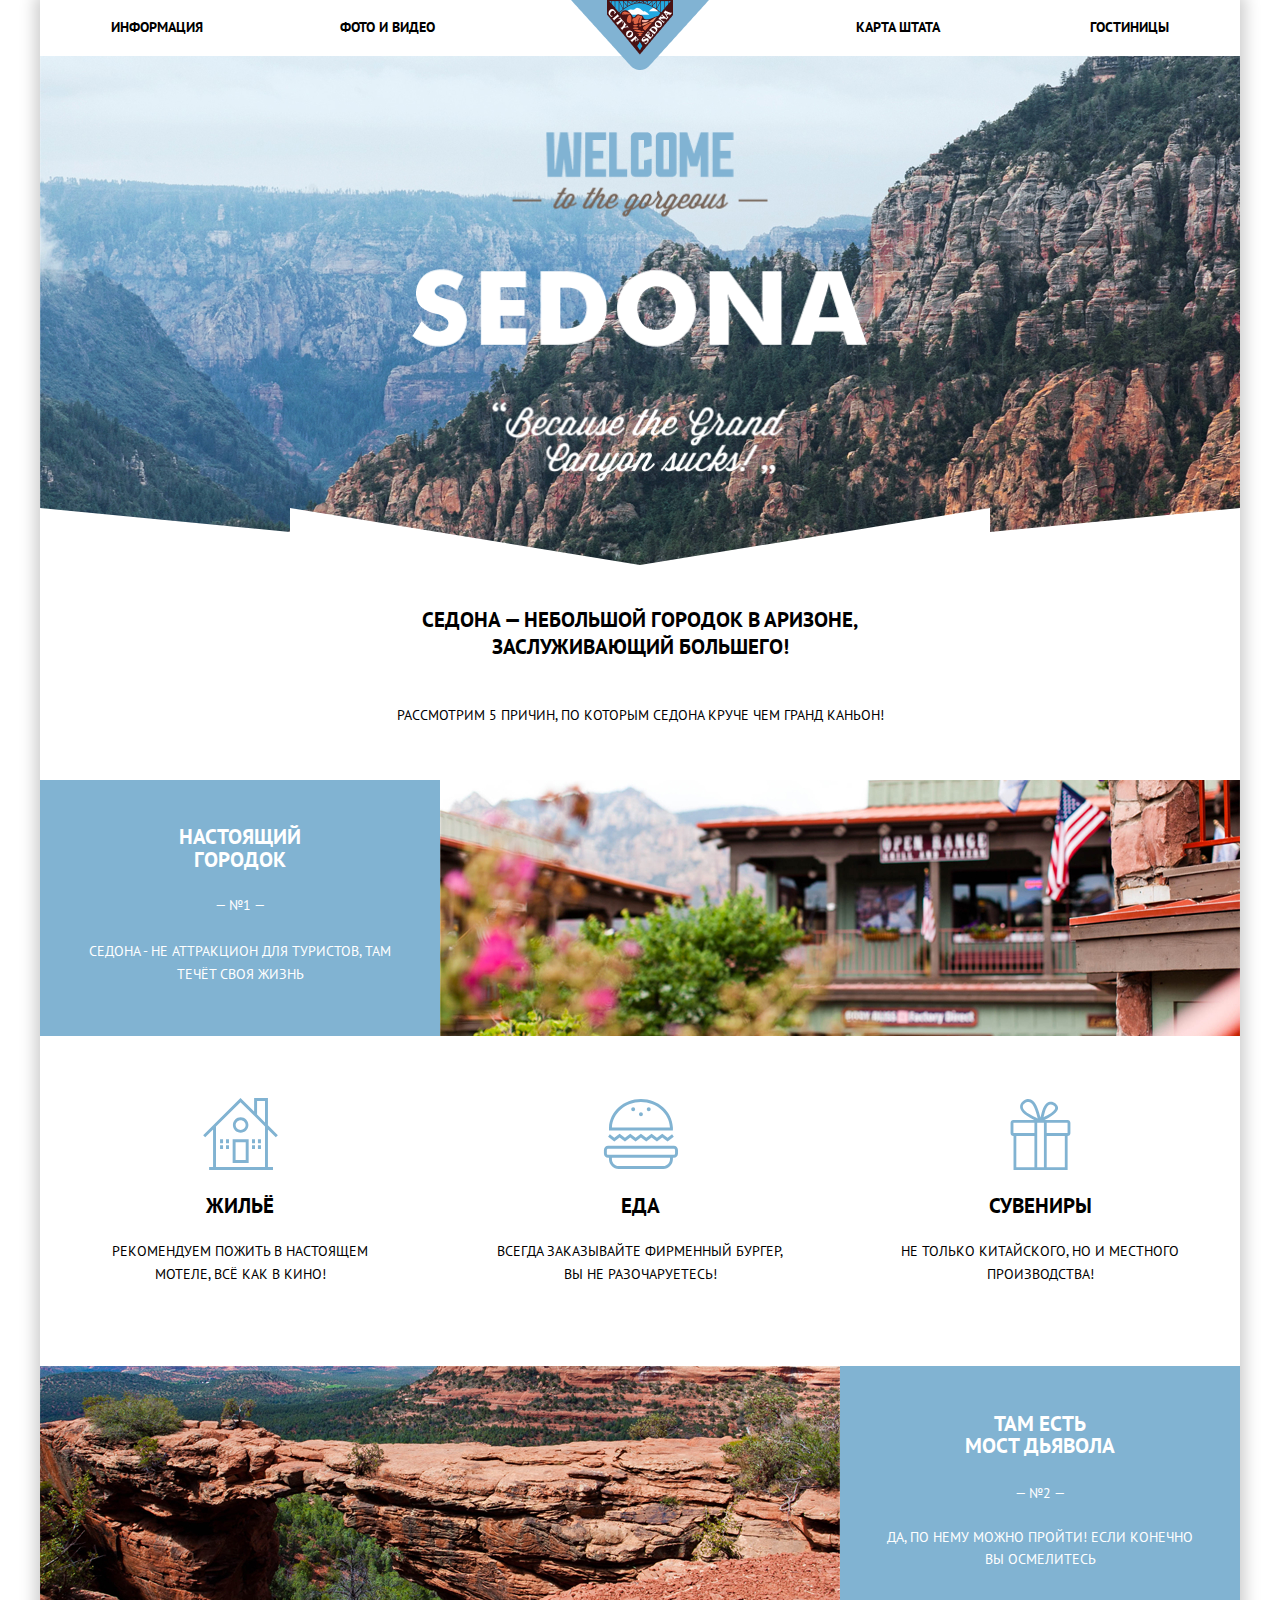
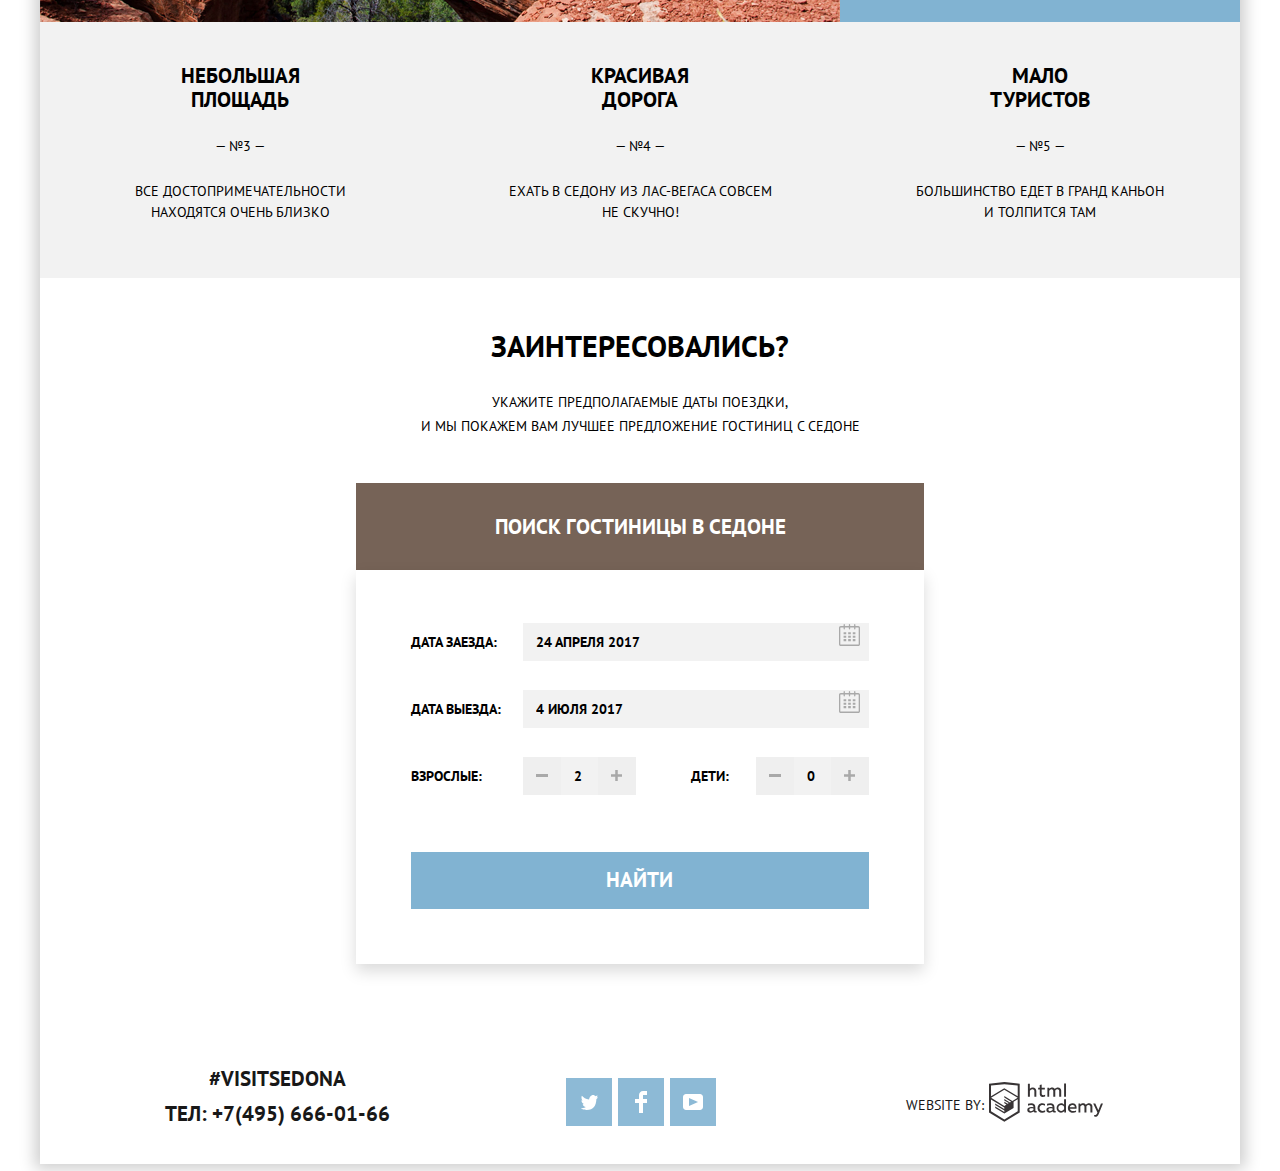
==== commit ac2e0511: "готово" ====
--- a/index.html
+++ b/index.html
@@ -2,167 +2,158 @@
 <html class="page" lang="ru">
 
 <head>
-  <meta charset="utf-8">
-
-  <title>HTML Academy: Седона</title>
-  <link href="css/normalize.css" rel="stylesheet">
-  <link href="css/style.css" rel="stylesheet">
+    <meta charset="utf-8">
+
+    <title>HTML Academy: Седона</title>
+    <link href="css/normalize.css" rel="stylesheet">
+    <link href="css/style.css" rel="stylesheet">
 
 </head>
 
 <body class="page-body">
-  <div class="container">
-    <header class="main-header">
-      <nav class="main-navigation">
-        <div class="main-navigation-wrapper">
-          <ul class="site-navigation">
-            <li class="go-to">
-              <a class="link" href="blank.html">Информация</a></li>
-            <li class="go-to">
-              <a class="link" href="blank.html">Фото и видео</a></li>
-            <li class="go-to">
-              <a class="link" href="price.html">Карта штата</a></li>
-            <li class="go-to">
-              <a class="link" href="catalog.html">Гостиницы</a></li>
-          </ul>
-        </div>
-      </nav>
-      <div class="header-logo">
-        <a>
-          <img src="img/logo.png" width=138 height=70 alt="Логотип">
-        </a>
-      </div>
-    </header>
-    <section class="main-header-logo">
-      <div class="fon">
-        <img class="main-text-logo" src="img/welcome.png" width="456" height="350" alt="Тескт фон">
-      </div>
-      <div>
-        <img class="" src="img/welcomedown.svg" width="1200" height="57" alt="треугольник">
-      </div>
-    </section>
-    <main>
-      <section class="description-main description-fon">
-        <div class="description-text">
-          <h2>
-            Седона — небольшой городок в аризоне, <br>
-            заслуживающий большего!
-          </h2>
-          <p>
-            Рассмотрим 5 причин, по которым седона круче чем гранд каньон!
-          </p>
-        </div>
-      </section>
-      <div class="features">
-        <section class="features-left">
-          <div class="features-fon-left">
-            <h2>Настоящий <br>
-              городок
-            </h2>
-            <p>
-              — №1 —
-            </p>
-            <p>
-              Седона - не аттракцион для туристов, там<br>
-               течёт своя жизнь
-            </p>
-          </div>
-
+    <div class="container">
+        <header class="main-header">
+            <nav class="main-navigation">
+                <div class="main-navigation-wrapper">
+                    <ul class="site-navigation">
+                        <li class="go-to">
+                            <a class="link" href="#">Информация</a></li>
+                        <li class="go-to">
+                            <a class="link" href="#">Фото и видео</a></li>
+                        <li class="go-to">
+                            <a class="link" href="#">Карта штата</a></li>
+                        <li class="go-to">
+                            <a class="link" href="catalog.html">Гостиницы</a></li>
+                    </ul>
+                </div>
+            </nav>
+            <div class="header-logo">
+                <a href="index.html">
+                    <img src="img/logo.png" width=138 height=70 alt="Логотип">
+                </a>
+            </div>
+        </header>
+        <section class="main-header-logo">
+            <div class="fon">
+                <img class="main-text-logo" src="img/welcome.png" width="456" height="350" alt="Тескт фон">
+            </div>
+            <div>
+                <img class="" src="img/welcomedown.svg" width="1200" height="57" alt="треугольник">
+            </div>
         </section>
-
-        <section>
-          <a class="Flag"></a>
-          <img src="img/image.jpg" width="800" height="256" alt="Флаг">
-        </section>
-      </div>
-      <div>
-        <section class="advantages">
-          <h2 hidden>Что у нас есть</h2>
-          <ul class="list">
-            <li class="item">
-              <img src="img/icon-1.svg" width="75" height="72" alt="Жильё">
-              <h2>Жильё</h2>
-              <p>Рекомендуем пожить в настоящем<br> мотеле, всё как в кино!</p>
-            </li>
-            <li class="item">
-              <img src="img/icon-3.svg" width="75" height="72" alt="Еда">
-              <h2>Еда</h2>
-              <p>Всегда заказывайте фирменный бургер,<br> вы не разочаруетесь!</p>
-            </li>
-            <li class="item">
-              <img src="img/icon-2.svg" width="75" height="72" alt="Сувениры">
-              <h2>Сувениры</h2>
-              <p>Не только китайского, но и местного<br> производства!</p>
-            </li>
-          </ul>
-        </section>
-      </div>
-
-      <div class="features">
-        <section>
-          <a class="mountain"></a>
-          <img src="img/image1.jpg" width="800" height="256" alt="Гора">
-        </section>
-
-        <section class="features-right">
-          <div class="features-fon-right">
-            <h2>
-              Там есть<br>
-              Мост дьявола
-            </h2>
-            <p>
-              — №2 —
-            </p>
-            <p>
-              Да, по нему можно пройти! Если конечно<br>
-              вы осмелитесь
-            </p>
-          </div>
-        </section>
-      </div>
-      <div>
-        <section class="advantages-small">
-          <h2 hidden>Что посетить</h2>
-          <ul class="list-small">
-            <li class="item-small">
-              <h2>Небольшая<br> площадь</h2>
-              <p>— №3 —</p>
-              <p>Все достопримечательности<br> находятся очень близко</p>
-            </li>
-            <li class="item-small">
-              <h2>Красивая<br> дорога</h2>
-              <p>— №4 —</p>
-              <p>Ехать в седону из лас-вегаса совсем<br> не скучно!</p>
-            </li>
-            <li class="item-small">
-              <h2>Мало<br> туристов</h2>
-              <p>— №5 —</p>
-              <p>Большинство едет в гранд каньон<br> и толпится там </p>
-            </li>
-          </ul>
-        </section>
-      </div>
-      <div class="offer">
-        <h1>Заинтересовались?</h1>
-        <p>Укажите предполагаемые даты поездки,<br>
-          и мы покажем вам лучшее предложение гостиниц с Седоне<br></p>
-        <a class="search" href="#">Поиск Гостиницы в Седоне</a>
-      </div>
-      <div class="map">
-        <iframe
-          src="https://www.google.com/maps/embed?pb=!1m18!1m12!1m3!1d104771.58115049869!2d-111.85318366444109!3d34.8534152535403!2m3!1f0!2f0!3f0!3m2!1i1024!2i768!4f13.1!3m3!1m2!1s0x872da132f942b00d%3A0x5548c523fa6c8efd!2z0KHQtdC00L7QvdCwLCDQkNGA0LjQt9C-0L3QsCA4NjMzNiwg0KHQqNCQ!5e0!3m2!1sru!2sru!4v1604316703673!5m2!1sru!2sru"
-          width="1199" height="594" frameborder="0" style="border:0;" allowfullscreen="" aria-hidden="false"
-          tabindex="0"></iframe>
-        <form class="modal modal-in" action="#" method="post">
-          <div class="arrival">
-            <label for="datein">Дата заезда:
+        <main>
+            <section class="description-main description-fon">
+                <div class="description-text">
+                    <h2>
+                        Седона — небольшой городок в аризоне, <br> заслуживающий большего!
+                    </h2>
+                    <p>
+                        Рассмотрим 5 причин, по которым седона круче чем гранд каньон!
+                    </p>
+                </div>
+            </section>
+            <div class="features">
+                <section class="features-left">
+                    <div class="features-fon-left">
+                        <h2>Настоящий <br> городок
+                        </h2>
+                        <p>
+                            — №1 —
+                        </p>
+                        <p>
+                            Седона - не аттракцион для туристов, там<br> течёт своя жизнь
+                        </p>
+                    </div>
+
+                </section>
+
+                <section>
+                    <a class="Flag"></a>
+                    <img src="img/image.jpg" width="800" height="256" alt="Флаг">
+                </section>
+            </div>
+            <div>
+                <section class="advantages">
+                    <h2 hidden>Что у нас есть</h2>
+                    <ul class="list">
+                        <li class="item">
+                            <img src="img/icon-1.svg" width="75" height="72" alt="Жильё">
+                            <h2>Жильё</h2>
+                            <p>Рекомендуем пожить в настоящем<br> мотеле, всё как в кино!</p>
+                        </li>
+                        <li class="item">
+                            <img src="img/icon-3.svg" width="75" height="72" alt="Еда">
+                            <h2>Еда</h2>
+                            <p>Всегда заказывайте фирменный бургер,<br> вы не разочаруетесь!</p>
+                        </li>
+                        <li class="item">
+                            <img src="img/icon-2.svg" width="75" height="72" alt="Сувениры">
+                            <h2>Сувениры</h2>
+                            <p>Не только китайского, но и местного<br> производства!</p>
+                        </li>
+                    </ul>
+                </section>
+            </div>
+
+            <div class="features">
+                <section>
+                    <a class="mountain"></a>
+                    <img src="img/image1.jpg" width="800" height="256" alt="Гора">
+                </section>
+
+                <section class="features-right">
+                    <div class="features-fon-right">
+                        <h2>
+                            Там есть<br> Мост дьявола
+                        </h2>
+                        <p>
+                            — №2 —
+                        </p>
+                        <p>
+                            Да, по нему можно пройти! Если конечно<br> вы осмелитесь
+                        </p>
+                    </div>
+                </section>
+            </div>
+            <div>
+                <section class="advantages-small">
+                    <h2 hidden>Что посетить</h2>
+                    <ul class="list-small">
+                        <li class="item-small">
+                            <h2>Небольшая<br> площадь</h2>
+                            <p>— №3 —</p>
+                            <p>Все достопримечательности<br> находятся очень близко</p>
+                        </li>
+                        <li class="item-small">
+                            <h2>Красивая<br> дорога</h2>
+                            <p>— №4 —</p>
+                            <p>Ехать в седону из лас-вегаса совсем<br> не скучно!</p>
+                        </li>
+                        <li class="item-small">
+                            <h2>Мало<br> туристов</h2>
+                            <p>— №5 —</p>
+                            <p>Большинство едет в гранд каньон<br> и толпится там </p>
+                        </li>
+                    </ul>
+                </section>
+            </div>
+            <div class="offer">
+                <h1>Заинтересовались?</h1>
+                <p>Укажите предполагаемые даты поездки,<br> и мы покажем вам лучшее предложение гостиниц с Седоне<br></p>
+                <a class="search" href="#">Поиск Гостиницы в Седоне</a>
+            </div>
+            <div class="map">
+                <iframe src="https://www.google.com/maps/embed?pb=!1m18!1m12!1m3!1d104771.58115049869!2d-111.85318366444109!3d34.8534152535403!2m3!1f0!2f0!3f0!3m2!1i1024!2i768!4f13.1!3m3!1m2!1s0x872da132f942b00d%3A0x5548c523fa6c8efd!2z0KHQtdC00L7QvdCwLCDQkNGA0LjQt9C-0L3QsCA4NjMzNiwg0KHQqNCQ!5e0!3m2!1sru!2sru!4v1604316703673!5m2!1sru!2sru"
+                    width="1199" height="594" frameborder="0" style="border:0;" allowfullscreen="" aria-hidden="false" tabindex="0"></iframe>
+                <form class="modal modal-in" action="#" method="post">
+                    <div class="arrival">
+                        <label for="datein">Дата заезда:
               <a class="date" href="#">
               </a>
             </label>
-            <div class="calendar">
-              <input class="calendar-text" type="text" name="datein" value="24 апреля 2017">
-              <svg class="calendar-icon" width="21" height="23" viewBox="0 0 21 23" fill="none"
-                xmlns="http://www.w3.org/2000/svg">
+                        <div class="calendar">
+                            <input class="calendar-text" type="text" name="datein" value="24 апреля 2017">
+                            <svg class="calendar-icon" width="21" height="23" viewBox="0 0 21 23" fill="none" xmlns="http://www.w3.org/2000/svg">
                 <path fill-rule="evenodd" clip-rule="evenodd"
                   d="M16.406 3.02498H19.251C20.217 3.02498 21 3.84698 21 4.86198V21.164C21 22.179 20.217 23 19.251 23H1.75C0.784 23 0 22.179 0 21.164V4.86198C0 3.84698 0.784 3.02498 1.75 3.02498H4.593V1.64798C4.593 1.26698 4.887 0.958984 5.25 0.958984C5.612 0.958984 5.906 1.26698 5.906 1.64798V3.02498H9.844V1.64798C9.844 1.26698 10.138 0.958984 10.501 0.958984C10.862 0.958984 11.156 1.26698 11.156 1.64798V3.02498H15.094V1.64798C15.094 1.26698 15.387 0.958984 15.75 0.958984C16.112 0.958984 16.406 1.26698 16.406 1.64798V3.02498ZM19.5646 21.484C19.6466 21.3979 19.691 21.2828 19.688 21.164H19.689V4.86198C19.689 4.60898 19.493 4.40298 19.252 4.40298H16.407V5.78098C16.407 6.16198 16.113 6.46998 15.751 6.46998C15.388 6.46998 15.095 6.16198 15.095 5.78098V4.40298H11.157V5.78098C11.157 6.16198 10.863 6.46998 10.502 6.46998C10.139 6.46998 9.845 6.16198 9.845 5.78098V4.40298H5.907V5.78098C5.907 6.16198 5.613 6.46998 5.251 6.46998C4.888 6.46998 4.594 6.16198 4.594 5.78098V4.40298H1.75C1.50263 4.40953 1.30696 4.61458 1.312 4.86198V21.164C1.30696 21.4114 1.50263 21.6164 1.75 21.623H19.251C19.3698 21.6201 19.4826 21.5701 19.5646 21.484Z"
                   fill="#A9A9A9" />
@@ -170,15 +161,14 @@
                   d="M4.59399 9.2251H7.21899V11.2911H4.59399V9.2251ZM4.59399 12.6681H7.21899V14.7351H4.59399V12.6681ZM7.21899 16.1121H4.59399V18.1781H7.21899V16.1121ZM9.18799 16.1121H11.813V18.1781H9.18799V16.1121ZM11.813 12.6681H9.18799V14.7351H11.813V12.6681ZM9.18799 9.2251H11.813V11.2911H9.18799V9.2251ZM16.406 16.1121H13.781V18.1781H16.406V16.1121ZM13.781 12.6681H16.406V14.7351H13.781V12.6681ZM16.406 9.2251H13.781V11.2911H16.406V9.2251Z"
                   fill="#A9A9A9" />
               </svg>
-            </div>
-          </div>
-          <div class="arrival">
-            <label for="dateout">Дата выезда:
+                        </div>
+                    </div>
+                    <div class="arrival">
+                        <label for="dateout">Дата выезда:
             </label>
-            <div class="calendar">
-              <input class="calendar-text" type="text" name="dateout" value="4 июля 2017">
-              <svg class="calendar-icon" width="21" height="23" viewBox="0 0 21 23" fill="none"
-                xmlns="http://www.w3.org/2000/svg">
+                        <div class="calendar">
+                            <input class="calendar-text" type="text" name="dateout" value="4 июля 2017">
+                            <svg class="calendar-icon" width="21" height="23" viewBox="0 0 21 23" fill="none" xmlns="http://www.w3.org/2000/svg">
                 <path fill-rule="evenodd" clip-rule="evenodd"
                   d="M16.406 3.02498H19.251C20.217 3.02498 21 3.84698 21 4.86198V21.164C21 22.179 20.217 23 19.251 23H1.75C0.784 23 0 22.179 0 21.164V4.86198C0 3.84698 0.784 3.02498 1.75 3.02498H4.593V1.64798C4.593 1.26698 4.887 0.958984 5.25 0.958984C5.612 0.958984 5.906 1.26698 5.906 1.64798V3.02498H9.844V1.64798C9.844 1.26698 10.138 0.958984 10.501 0.958984C10.862 0.958984 11.156 1.26698 11.156 1.64798V3.02498H15.094V1.64798C15.094 1.26698 15.387 0.958984 15.75 0.958984C16.112 0.958984 16.406 1.26698 16.406 1.64798V3.02498ZM19.5646 21.484C19.6466 21.3979 19.691 21.2828 19.688 21.164H19.689V4.86198C19.689 4.60898 19.493 4.40298 19.252 4.40298H16.407V5.78098C16.407 6.16198 16.113 6.46998 15.751 6.46998C15.388 6.46998 15.095 6.16198 15.095 5.78098V4.40298H11.157V5.78098C11.157 6.16198 10.863 6.46998 10.502 6.46998C10.139 6.46998 9.845 6.16198 9.845 5.78098V4.40298H5.907V5.78098C5.907 6.16198 5.613 6.46998 5.251 6.46998C4.888 6.46998 4.594 6.16198 4.594 5.78098V4.40298H1.75C1.50263 4.40953 1.30696 4.61458 1.312 4.86198V21.164C1.30696 21.4114 1.50263 21.6164 1.75 21.623H19.251C19.3698 21.6201 19.4826 21.5701 19.5646 21.484Z"
                   fill="#A9A9A9" />
@@ -186,99 +176,99 @@
                   d="M4.59399 9.2251H7.21899V11.2911H4.59399V9.2251ZM4.59399 12.6681H7.21899V14.7351H4.59399V12.6681ZM7.21899 16.1121H4.59399V18.1781H7.21899V16.1121ZM9.18799 16.1121H11.813V18.1781H9.18799V16.1121ZM11.813 12.6681H9.18799V14.7351H11.813V12.6681ZM9.18799 9.2251H11.813V11.2911H9.18799V9.2251ZM16.406 16.1121H13.781V18.1781H16.406V16.1121ZM13.781 12.6681H16.406V14.7351H13.781V12.6681ZM16.406 9.2251H13.781V11.2911H16.406V9.2251Z"
                   fill="#A9A9A9" />
               </svg>
-              </a>
-            </div>
-          </div>
-          <div class="amount">
-            <div class="count count-adult">
-              <label for="amount-adult">Взрослые:
+                            </a>
+                        </div>
+                    </div>
+                    <div class="amount">
+                        <div class="count count-adult">
+                            <label for="amount-adult">Взрослые:
               </label>
-              <button class="count-button" type="button" name="adult-minus">
+                            <button class="count-button" type="button" name="adult-minus">
                 <svg width="12" height="3" viewBox="0 0 12 3" fill="none" xmlns="http://www.w3.org/2000/svg">
                   <rect width="12" height="3" fill="#A9A9A9" />
                 </svg>
               </button>
-              <input type="text" name="amount-adult" value="2" id="amount-adult">
-              <button class="count-button" type="button" name="adult-plus">
+                            <input type="text" name="amount-adult" value="2" id="amount-adult">
+                            <button class="count-button" type="button" name="adult-plus">
                 <svg width="11" height="11" viewBox="0 0 11 11" fill="none" xmlns="http://www.w3.org/2000/svg">
                   <path fill-rule="evenodd" clip-rule="evenodd"
                     d="M4.23086 6.76932V11H6.76932V6.76932H11V4.23086H6.76932V0H4.23085V4.23086H0V6.76932H4.23086Z"
                     fill="#A9A9A9" />
                 </svg>
               </button>
-            </div>
-            <div class="count cound-children">
-              <label for="amount-children">Дети:</label>
-              <button class="count-button" type="button" name="children-minus">
+                        </div>
+                        <div class="count cound-children">
+                            <label for="amount-children">Дети:</label>
+                            <button class="count-button" type="button" name="children-minus">
                 <svg width="12" height="3" viewBox="0 0 12 3" fill="none" xmlns="http://www.w3.org/2000/svg">
                   <rect width="12" height="3" fill="#A9A9A9" />
                 </svg>
               </button>
-              <input type="text" name="amount-children" value="0" id="amount-children">
-              <button class="count-button" type="button" name="children-plus">
+                            <input type="text" name="amount-children" value="0" id="amount-children">
+                            <button class="count-button" type="button" name="children-plus">
                 <svg width="11" height="11" viewBox="0 0 11 11" fill="none" xmlns="http://www.w3.org/2000/svg">
                   <path fill-rule="evenodd" clip-rule="evenodd"
                     d="M4.23086 6.76932V11H6.76932V6.76932H11V4.23086H6.76932V0H4.23085V4.23086H0V6.76932H4.23086Z"
                     fill="#A9A9A9" />
                 </svg>
               </button>
-            </div>
-          </div>
-          <div>
-            <a class="button-search button-find" href="#">найти</a>
-          </div>
-        </form>
-      </div>
-    </main>
-    <div class="on-it">
-    <footer class="main-footer">
-      <div class="contacts">
-        <p>#visitsedona</p>
-        <a class="tel" href="tel:+7(495)666-01-66">ТЕЛ: +7(495) 666-01-66</a>
-      </div>
-      <div class="footer-social">
-        <ul>
-          <li>
-            <a class="social-button" href="#">
-              <span class="visually-hidden">Твитер</span>
-              <svg width="17" height="16" viewBox="0 0 17 16" fill="none" xmlns="http://www.w3.org/2000/svg">
-                <path
-                  d="M10.95 1.14409C12.635 0.648089 13.934 1.41409 14.527 2.32309C15.2 2.09209 15.858 1.84209 16.538 1.61509C16.5249 2.30145 16.2117 2.94761 15.681 3.38309C16.366 3.55309 16.985 2.89209 16.985 2.89209C16.816 3.89209 15.979 4.68009 15.422 4.91609C15.191 11.6661 12.247 16.1331 5.34501 15.9981H4.89901C4.48901 15.9981 0.735007 15.5381 0.00100708 14.1111C2.27201 14.3071 3.89401 13.6891 4.69401 12.9341C3.73401 12.6341 2.01501 12.4571 1.71501 9.98409C2.06401 10.0901 2.27901 10.2121 2.90501 10.1031C1.70501 9.24709 0.374007 8.53009 0.448007 6.33009C0.733007 6.65809 1.51501 6.86609 1.78801 6.80209C1.08501 6.56109 -0.181993 3.44209 0.894007 1.85009C2.71201 3.70409 4.62901 5.45609 8.04601 5.62309C8.25401 3.33009 9.18301 1.79309 10.95 1.14409Z"
-                  fill="white" />
-              </svg>
-            </a>
-          </li>
-          <li>
-            <a class="social-button" href="#">
-              <span class="visually-hidden">Фейсбук</span>
-              <svg width="12" height="22" viewBox="0 0 12 22" fill="none" xmlns="http://www.w3.org/2000/svg">
-                <path d="M12 4V0H8C5.79086 0 4 1.79086 4 4V8H0V12H4V22H8V12H12V8H8V4H12Z" fill="white" />
-              </svg>
-            </a>
-          </li>
-          <li>
-            <a class="social-button" href="#">
-              <span class="visually-hidden">YouTube</span>
-              <svg width="20" height="16" viewBox="0 0 20 16" fill="none" xmlns="http://www.w3.org/2000/svg">
-                <path fill-rule="evenodd" clip-rule="evenodd"
-                  d="M3 0H17C18.65 0 20 1.35 20 3V13C20 14.65 18.65 16 17 16H3C1.35 16 0 14.65 0 13V3C0 1.35 1.35 0 3 0ZM6.027 4.002V11.998L15.014 8L6.027 4.002Z"
-                  fill="white" />
-              </svg>
-            </a>
-          </li>
-        </ul>
-      </div>
-      <div class="copyright">
-        <p>Website by:</p>
-        <a class="footer-copyright" href="https://htmlacademy.ru/intensive/htmlcss">
-          <img src="img/logo-htmlacademy.svg" width="115" height="41" alt="HTML Лого"></a>
-      </div>
-      </div>
-    </footer>
-  </div>
+                        </div>
+                    </div>
+                    <div>
+                        <a class="button-search button-find" href="#">найти</a>
+                    </div>
+                </form>
+            </div>
+        </main>
+        <div class="on-it">
+            <footer class="main-footer">
+                <div class="contacts">
+                    <p>#visitsedona</p>
+                    <a class="tel" href="tel:+7(495)666-01-66">ТЕЛ: +7(495) 666-01-66</a>
+                </div>
+                <div class="footer-social">
+                    <ul>
+                        <li>
+                            <a class="social-button" href="#">
+                                <span class="visually-hidden">Твитер</span>
+                                <svg width="17" height="16" viewBox="0 0 17 16" fill="none" xmlns="http://www.w3.org/2000/svg">
+                  <path
+                    d="M10.95 1.14409C12.635 0.648089 13.934 1.41409 14.527 2.32309C15.2 2.09209 15.858 1.84209 16.538 1.61509C16.5249 2.30145 16.2117 2.94761 15.681 3.38309C16.366 3.55309 16.985 2.89209 16.985 2.89209C16.816 3.89209 15.979 4.68009 15.422 4.91609C15.191 11.6661 12.247 16.1331 5.34501 15.9981H4.89901C4.48901 15.9981 0.735007 15.5381 0.00100708 14.1111C2.27201 14.3071 3.89401 13.6891 4.69401 12.9341C3.73401 12.6341 2.01501 12.4571 1.71501 9.98409C2.06401 10.0901 2.27901 10.2121 2.90501 10.1031C1.70501 9.24709 0.374007 8.53009 0.448007 6.33009C0.733007 6.65809 1.51501 6.86609 1.78801 6.80209C1.08501 6.56109 -0.181993 3.44209 0.894007 1.85009C2.71201 3.70409 4.62901 5.45609 8.04601 5.62309C8.25401 3.33009 9.18301 1.79309 10.95 1.14409Z"
+                    fill="white" />
+                </svg>
+                            </a>
+                        </li>
+                        <li>
+                            <a class="social-button" href="#">
+                                <span class="visually-hidden">Фейсбук</span>
+                                <svg width="12" height="22" viewBox="0 0 12 22" fill="none" xmlns="http://www.w3.org/2000/svg">
+                  <path d="M12 4V0H8C5.79086 0 4 1.79086 4 4V8H0V12H4V22H8V12H12V8H8V4H12Z" fill="white" />
+                </svg>
+                            </a>
+                        </li>
+                        <li>
+                            <a class="social-button" href="#">
+                                <span class="visually-hidden">YouTube</span>
+                                <svg width="20" height="16" viewBox="0 0 20 16" fill="none" xmlns="http://www.w3.org/2000/svg">
+                  <path fill-rule="evenodd" clip-rule="evenodd"
+                    d="M3 0H17C18.65 0 20 1.35 20 3V13C20 14.65 18.65 16 17 16H3C1.35 16 0 14.65 0 13V3C0 1.35 1.35 0 3 0ZM6.027 4.002V11.998L15.014 8L6.027 4.002Z"
+                    fill="white" />
+                </svg>
+                            </a>
+                        </li>
+                    </ul>
+                </div>
+                <div class="copyright">
+                    <p>Website by:</p>
+                    <a class="footer-copyright" href="https://htmlacademy.ru/intensive/htmlcss">
+                        <img src="img/logo-htmlacademy.svg" width="115" height="41" alt="HTML Лого"></a>
+                </div>
+        </div>
+        </footer>
+    </div>
 
 
 </body>
 
 
-</html>
+</html>--- a/css/style.css
+++ b/css/style.css
@@ -410,7 +410,7 @@
 }
 
 .cost-filter-title {
-    margin-bottom: 13px;
+    margin-bottom: 11px;
     font-size: 16px;
     font-weight: bold;
 }
@@ -593,7 +593,7 @@
     border-bottom: 1px solid var(--basic-grey-line);
     margin-top: 22px;
     margin-bottom: 24px;
-    padding: 0 0 24px 73px;
+    padding: 0 0 23px 73px;
 }
 
 .catalog-item li:nth-child(2) {
@@ -606,6 +606,10 @@
 
 .catalog-item img {
     margin-top: 5px;
+}
+
+.catalog-item:last-child {
+    margin: 0;
 }
 
 .description {
@@ -631,7 +635,7 @@
     color: var(--basic-white);
     background-color: var(--basic-dark-blue);
     padding: 2px 17px;
-    margin-top: 12px;
+    margin-top: 15px;
 }
 
 .reservation a {
@@ -639,7 +643,7 @@
     color: var(--basic-white);
     background-color: var(--basic-light-brown);
     padding: 2px 17px;
-    margin-top: 12px;
+    margin-top: 15px;
 }
 
 .hotel-name {
